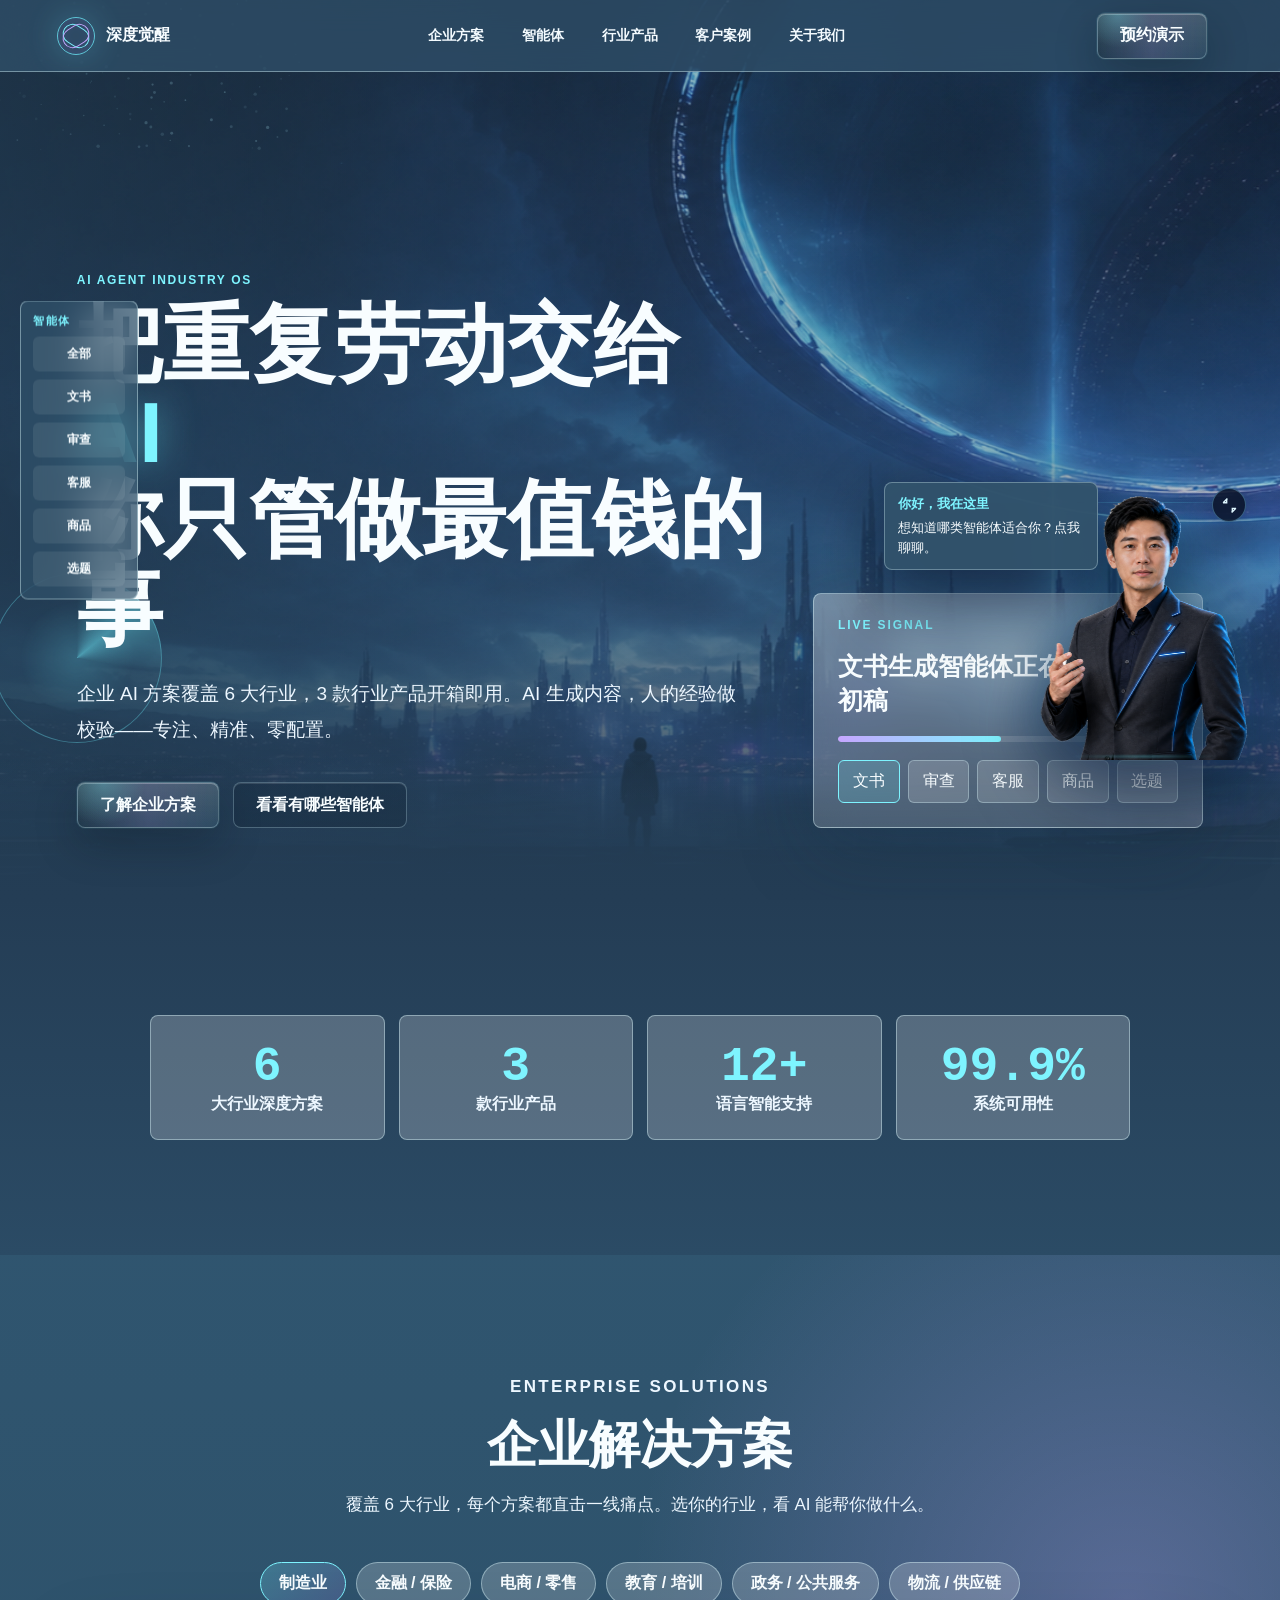
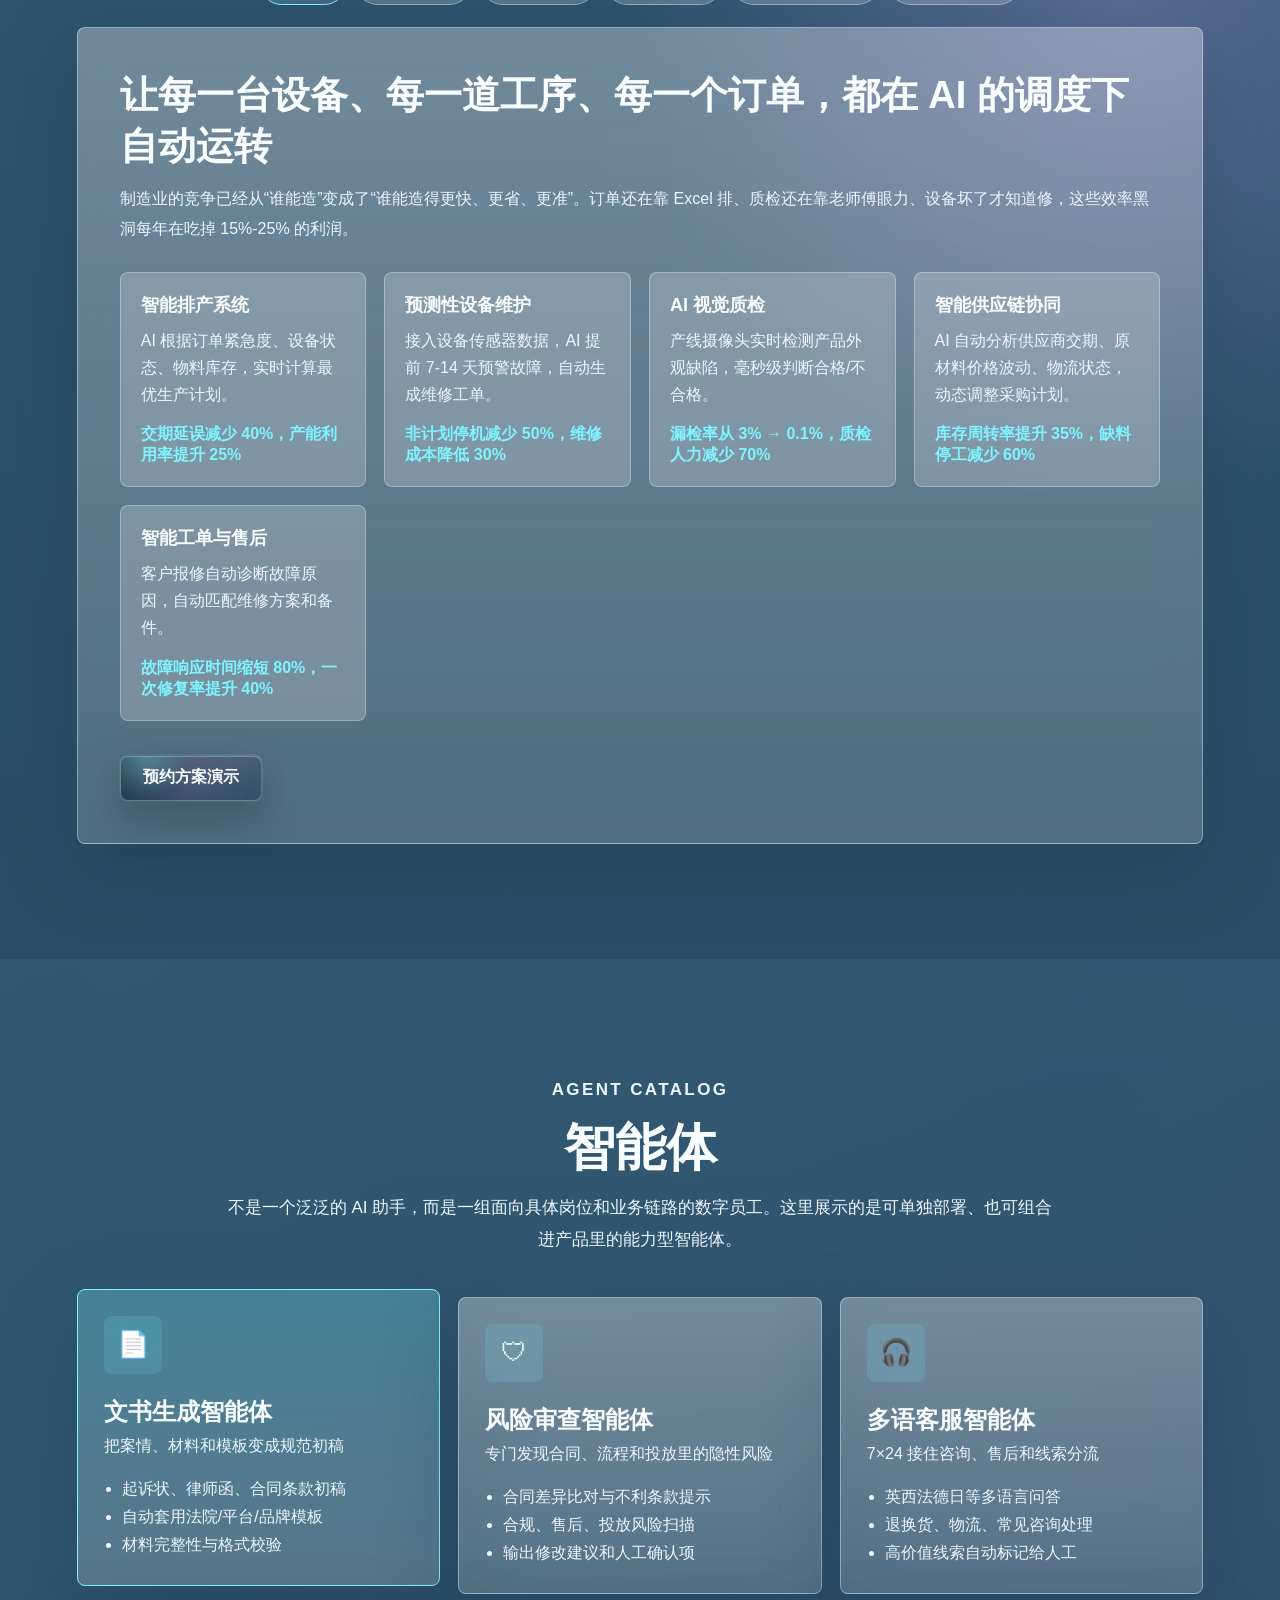
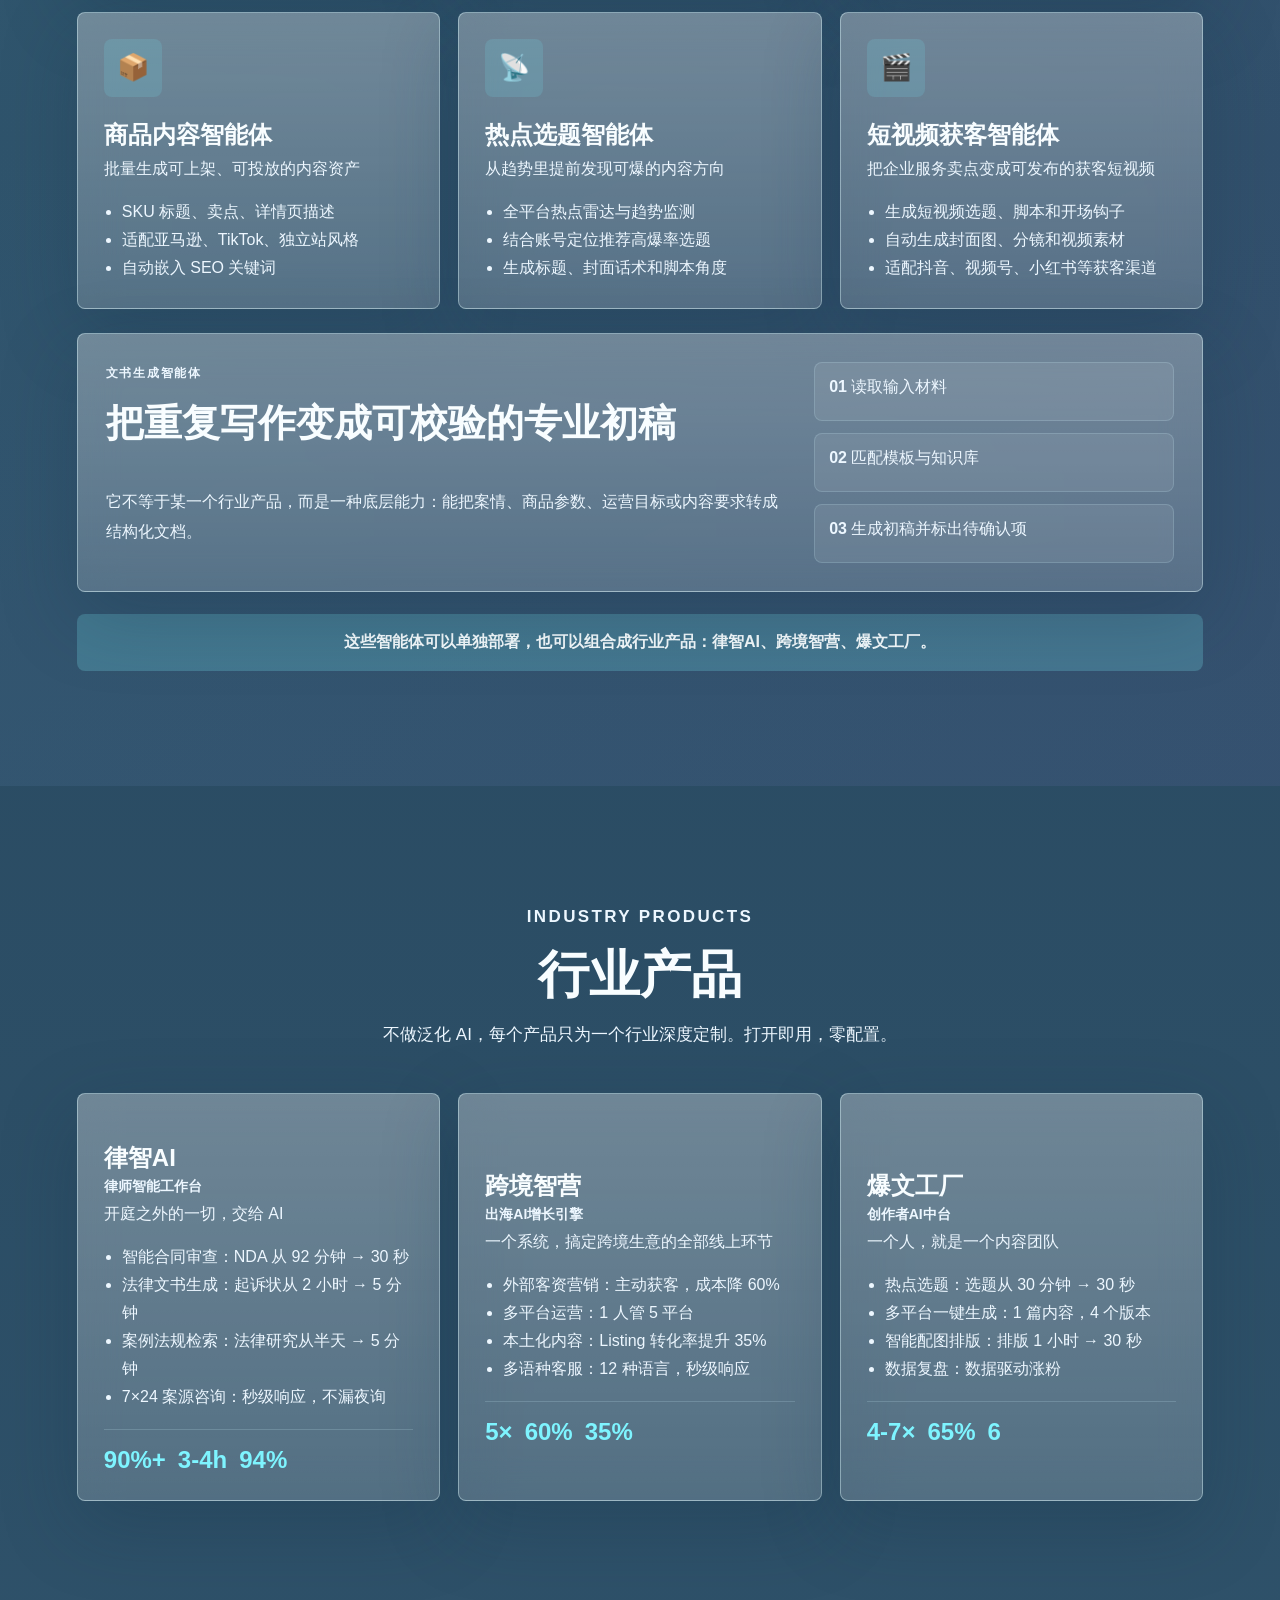
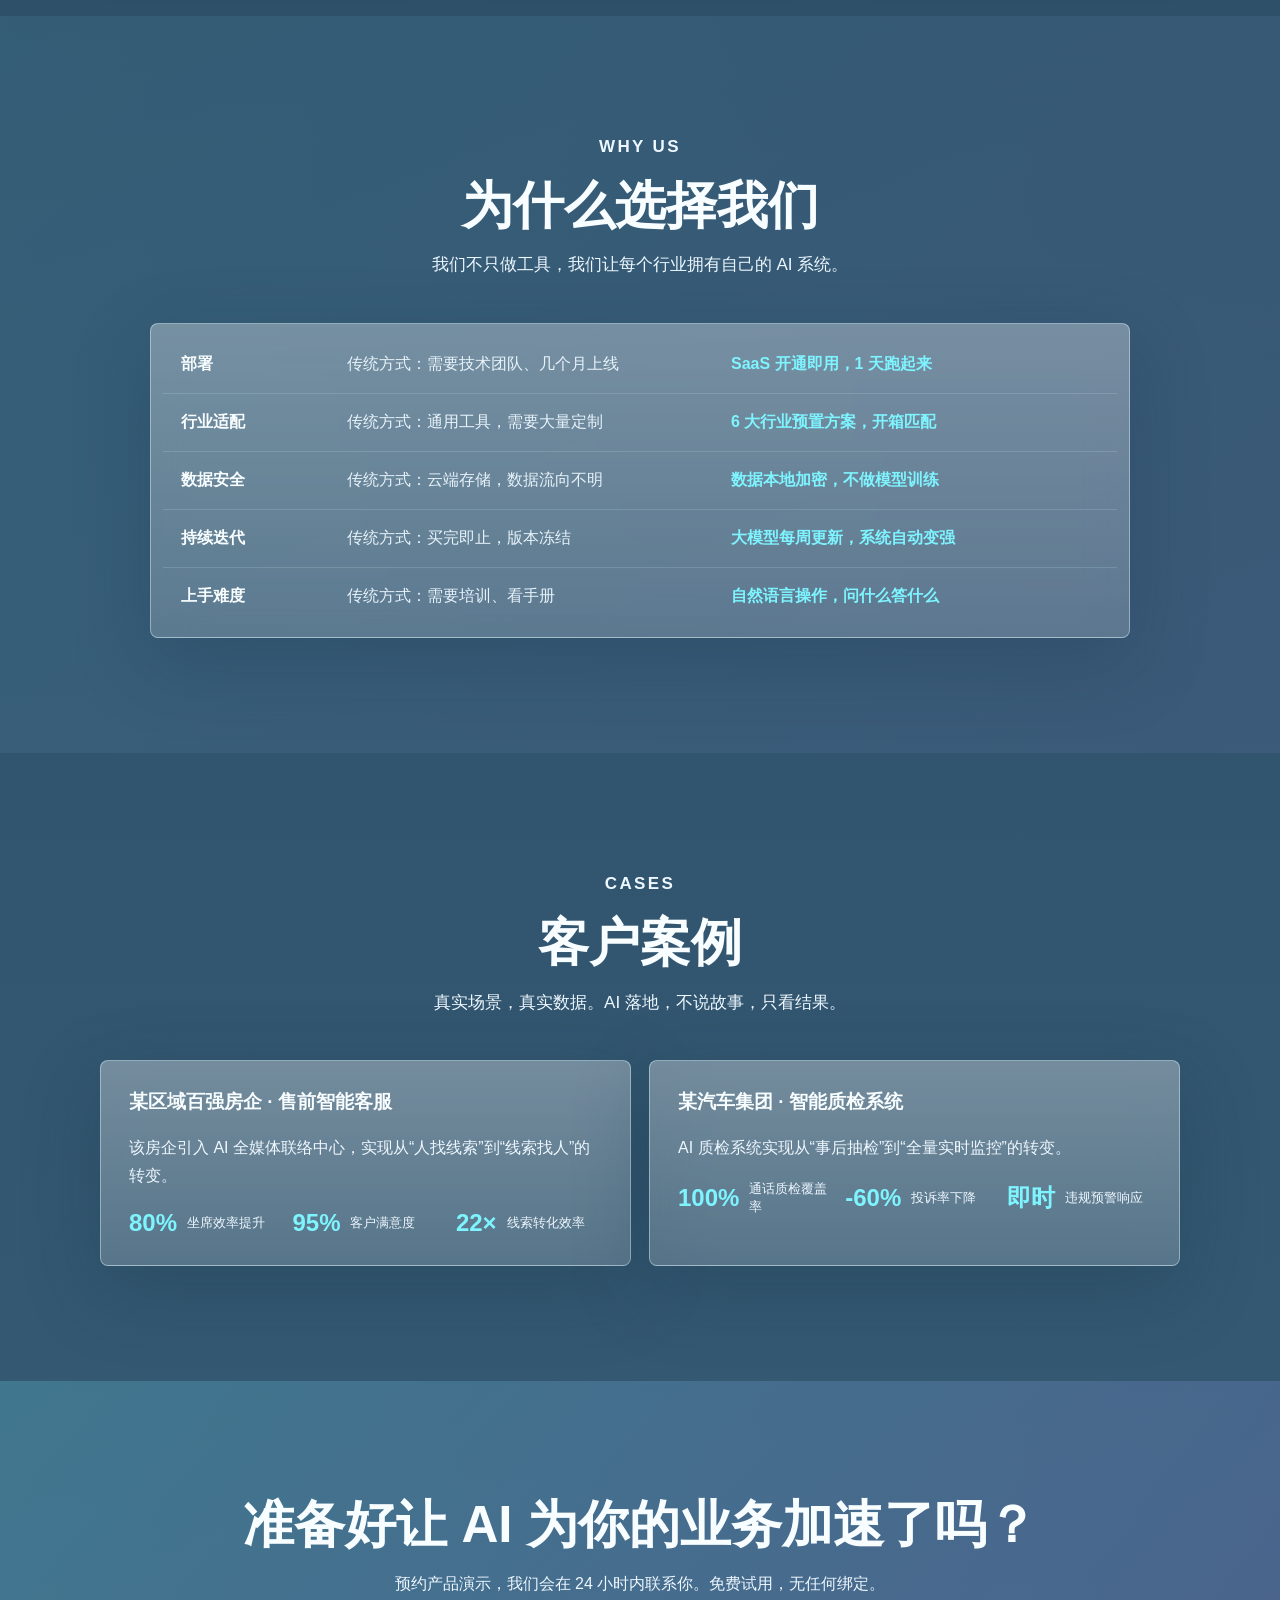
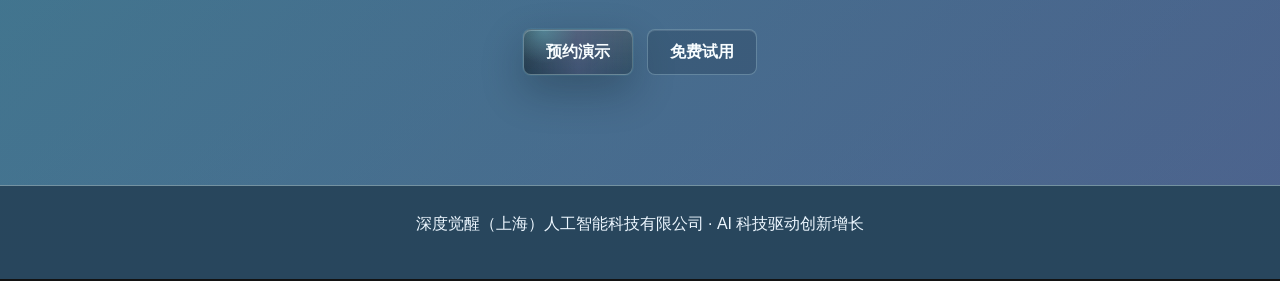
==== index.html @ 1585324b "Enhance video agent and digital human experience" ====
<!doctype html>
<html lang="zh-CN">
  <head>
    <meta charset="utf-8" />
    <meta name="viewport" content="width=device-width, initial-scale=1" />
    <title>深度觉醒 | AI 行业智能工作台</title>
    <meta name="description" content="深度觉醒为企业提供 AI 行业解决方案，并打造律智AI、跨境智营、爆文工厂等行业产品。" />
    <link rel="stylesheet" href="assets/ai-widget.css" />
    <link rel="stylesheet" href="styles.css" />
  </head>
  <body>
    <div class="cursor-aura" data-cursor-aura aria-hidden="true"></div>

    <header class="nav">
      <button class="brand" type="button" data-main-link>
        <span class="brand-orbit" aria-hidden="true"></span>
        <span>深度觉醒</span>
      </button>
      <nav class="nav-links" aria-label="主导航">
        <button type="button" data-main-link data-scroll-target="solutions">企业方案</button>
        <button type="button" data-main-link data-scroll-target="agents">智能体</button>
        <div class="dropdown">
          <button type="button">行业产品</button>
          <div class="dropdown-menu">
            <button type="button" data-detail="law">律智AI · 律师智能工作台</button>
            <button type="button" data-detail="cross">跨境智营 · 出海AI增长引擎</button>
            <button type="button" data-detail="media">爆文工厂 · 创作者AI中台</button>
          </div>
        </div>
        <button type="button" data-main-link data-scroll-target="cases">客户案例</button>
        <button type="button" data-main-link data-scroll-target="about">关于我们</button>
      </nav>
      <button class="nav-cta" type="button" data-open-modal>预约演示</button>
      <button class="menu-button" type="button" data-menu-button aria-label="打开导航" aria-expanded="false">
        <span></span><span></span><span></span>
      </button>
    </header>

    <nav class="mobile-nav" data-mobile-nav aria-label="移动导航">
      <button type="button" data-main-link data-scroll-target="solutions">企业方案</button>
      <button type="button" data-main-link data-scroll-target="agents">智能体</button>
      <button type="button" data-main-link data-scroll-target="products">行业产品</button>
      <button type="button" data-main-link data-scroll-target="cases">客户案例</button>
      <button type="button" data-open-modal>预约演示</button>
    </nav>

    <aside class="side-rail" aria-label="侧边栏导航">
      <span>智能体</span>
      <button type="button" data-main-link data-scroll-target="agents">全部</button>
      <button type="button" data-main-link data-scroll-target="agents" data-agent-key="doc">文书</button>
      <button type="button" data-main-link data-scroll-target="agents" data-agent-key="risk">审查</button>
      <button type="button" data-main-link data-scroll-target="agents" data-agent-key="service">客服</button>
      <button type="button" data-main-link data-scroll-target="agents" data-agent-key="content">商品</button>
      <button type="button" data-main-link data-scroll-target="agents" data-agent-key="trend">选题</button>
    </aside>

    <main id="main-page">
      <section class="hero" id="top" data-hero>
        <img class="hero-bg" src="assets/hero-space-opera.png" alt="宏大的未来城市与 AI 智能体宇宙" />
        <canvas class="star-canvas" data-stars aria-hidden="true"></canvas>
        <div class="hero-shade"></div>
        <div class="hero-scan" data-hero-scan aria-hidden="true"></div>
        <div class="hero-inner">
          <div class="hero-copy">
            <p class="eyebrow">AI Agent Industry OS</p>
            <h1 class="glow-title">把重复劳动交给 <span>AI</span><br />你只管做最值钱的事</h1>
            <p>企业 AI 方案覆盖 6 大行业，3 款行业产品开箱即用。AI 生成内容，人的经验做校验——专注、精准、零配置。</p>
            <div class="hero-actions">
              <a class="btn-primary" href="#solutions">了解企业方案</a>
              <a class="btn-outline" href="#agents">看看有哪些智能体</a>
            </div>
          </div>
          <aside class="signal-panel">
            <div class="panel-top">
              <span>Live Signal</span>
              <i></i>
            </div>
            <strong data-signal-text>文书生成智能体正在生成专业初稿</strong>
            <div class="signal-track"><span></span></div>
            <div class="panel-chips">
              <button class="active" type="button" data-agent-key="doc">文书</button>
              <button type="button" data-agent-key="risk">审查</button>
              <button type="button" data-agent-key="service">客服</button>
              <button type="button" data-agent-key="content">商品</button>
              <button type="button" data-agent-key="trend">选题</button>
            </div>
          </aside>
        </div>
      </section>

      <section class="metric-section section">
        <div class="metric-grid fade-up">
          <div><strong>6</strong><span>大行业深度方案</span></div>
          <div><strong>3</strong><span>款行业产品</span></div>
          <div><strong>12+</strong><span>语言智能支持</span></div>
          <div><strong>99.9%</strong><span>系统可用性</span></div>
        </div>
      </section>

      <section class="section" id="solutions">
        <div class="section-header">
          <p class="eyebrow">Enterprise Solutions</p>
          <h2>企业解决方案</h2>
          <p>覆盖 6 大行业，每个方案都直击一线痛点。选你的行业，看 AI 能帮你做什么。</p>
        </div>
        <div class="tabs" id="industry-tabs">
          <button class="tab active" type="button" data-industry="mfg">制造业</button>
          <button class="tab" type="button" data-industry="finance">金融 / 保险</button>
          <button class="tab" type="button" data-industry="retail">电商 / 零售</button>
          <button class="tab" type="button" data-industry="edu">教育 / 培训</button>
          <button class="tab" type="button" data-industry="gov">政务 / 公共服务</button>
          <button class="tab" type="button" data-industry="logistics">物流 / 供应链</button>
        </div>
        <div class="solution-panel glass-panel" data-solution-panel></div>
      </section>

      <section class="section section-alt" id="agents">
        <div class="section-header">
          <p class="eyebrow">Agent Catalog</p>
          <h2>智能体</h2>
          <p>不是一个泛泛的 AI 助手，而是一组面向具体岗位和业务链路的数字员工。这里展示的是可单独部署、也可组合进产品里的能力型智能体。</p>
        </div>
        <div class="agent-grid">
          <button class="agent-card active" type="button" data-agent-key="doc">
            <span class="agent-icon">📄</span>
            <h3>文书生成智能体</h3>
            <p>把案情、材料和模板变成规范初稿</p>
            <ul>
              <li>起诉状、律师函、合同条款初稿</li>
              <li>自动套用法院/平台/品牌模板</li>
              <li>材料完整性与格式校验</li>
            </ul>
          </button>
          <button class="agent-card" type="button" data-agent-key="risk">
            <span class="agent-icon">🛡</span>
            <h3>风险审查智能体</h3>
            <p>专门发现合同、流程和投放里的隐性风险</p>
            <ul>
              <li>合同差异比对与不利条款提示</li>
              <li>合规、售后、投放风险扫描</li>
              <li>输出修改建议和人工确认项</li>
            </ul>
          </button>
          <button class="agent-card" type="button" data-agent-key="service">
            <span class="agent-icon">🎧</span>
            <h3>多语客服智能体</h3>
            <p>7×24 接住咨询、售后和线索分流</p>
            <ul>
              <li>英西法德日等多语言问答</li>
              <li>退换货、物流、常见咨询处理</li>
              <li>高价值线索自动标记给人工</li>
            </ul>
          </button>
          <button class="agent-card" type="button" data-agent-key="content">
            <span class="agent-icon">📦</span>
            <h3>商品内容智能体</h3>
            <p>批量生成可上架、可投放的内容资产</p>
            <ul>
              <li>SKU 标题、卖点、详情页描述</li>
              <li>适配亚马逊、TikTok、独立站风格</li>
              <li>自动嵌入 SEO 关键词</li>
            </ul>
          </button>
          <button class="agent-card" type="button" data-agent-key="trend">
            <span class="agent-icon">📡</span>
            <h3>热点选题智能体</h3>
            <p>从趋势里提前发现可爆的内容方向</p>
            <ul>
              <li>全平台热点雷达与趋势监测</li>
              <li>结合账号定位推荐高爆率选题</li>
              <li>生成标题、封面话术和脚本角度</li>
            </ul>
          </button>
          <button class="agent-card" type="button" data-detail="video">
            <span class="agent-icon">🎬</span>
            <h3>短视频获客智能体</h3>
            <p>把企业服务卖点变成可发布的获客短视频</p>
            <ul>
              <li>生成短视频选题、脚本和开场钩子</li>
              <li>自动生成封面图、分镜和视频素材</li>
              <li>适配抖音、视频号、小红书等获客渠道</li>
            </ul>
          </button>
        </div>
        <div class="agent-console glass-panel">
          <div>
            <p class="eyebrow" data-console-kicker>文书生成智能体</p>
            <h3 data-console-title>把重复写作变成可校验的专业初稿</h3>
            <p data-console-copy>输入案情、商品参数或内容目标，智能体先生成结构化初稿，再交给人做判断和确认。</p>
          </div>
          <ol data-console-flow></ol>
        </div>
        <p class="agent-note">这些智能体可以单独部署，也可以组合成行业产品：律智AI、跨境智营、爆文工厂。</p>
      </section>

      <section class="section" id="products">
        <div class="section-header">
          <p class="eyebrow">Industry Products</p>
          <h2>行业产品</h2>
          <p>不做泛化 AI，每个产品只为一个行业深度定制。打开即用，零配置。</p>
        </div>
        <div class="product-grid">
          <button class="product-card" type="button" data-detail="law">
            <h3>律智AI <span>律师智能工作台</span></h3>
            <p>开庭之外的一切，交给 AI</p>
            <ul>
              <li>智能合同审查：NDA 从 92 分钟 → 30 秒</li>
              <li>法律文书生成：起诉状从 2 小时 → 5 分钟</li>
              <li>案例法规检索：法律研究从半天 → 5 分钟</li>
              <li>7×24 案源咨询：秒级响应，不漏夜询</li>
            </ul>
            <div class="stats"><b>90%+</b><b>3-4h</b><b>94%</b></div>
          </button>
          <button class="product-card" type="button" data-detail="cross">
            <h3>跨境智营 <span>出海AI增长引擎</span></h3>
            <p>一个系统，搞定跨境生意的全部线上环节</p>
            <ul>
              <li>外部客资营销：主动获客，成本降 60%</li>
              <li>多平台运营：1 人管 5 平台</li>
              <li>本土化内容：Listing 转化率提升 35%</li>
              <li>多语种客服：12 种语言，秒级响应</li>
            </ul>
            <div class="stats"><b>5×</b><b>60%</b><b>35%</b></div>
          </button>
          <button class="product-card" type="button" data-detail="media">
            <h3>爆文工厂 <span>创作者AI中台</span></h3>
            <p>一个人，就是一个内容团队</p>
            <ul>
              <li>热点选题：选题从 30 分钟 → 30 秒</li>
              <li>多平台一键生成：1 篇内容，4 个版本</li>
              <li>智能配图排版：排版 1 小时 → 30 秒</li>
              <li>数据复盘：数据驱动涨粉</li>
            </ul>
            <div class="stats"><b>4-7×</b><b>65%</b><b>6</b></div>
          </button>
        </div>
      </section>

      <section class="section section-alt" id="about">
        <div class="section-header">
          <p class="eyebrow">Why Us</p>
          <h2>为什么选择我们</h2>
          <p>我们不只做工具，我们让每个行业拥有自己的 AI 系统。</p>
        </div>
        <div class="compare-grid glass-panel">
          <div><b>部署</b><span>传统方式：需要技术团队、几个月上线</span><strong>SaaS 开通即用，1 天跑起来</strong></div>
          <div><b>行业适配</b><span>传统方式：通用工具，需要大量定制</span><strong>6 大行业预置方案，开箱匹配</strong></div>
          <div><b>数据安全</b><span>传统方式：云端存储，数据流向不明</span><strong>数据本地加密，不做模型训练</strong></div>
          <div><b>持续迭代</b><span>传统方式：买完即止，版本冻结</span><strong>大模型每周更新，系统自动变强</strong></div>
          <div><b>上手难度</b><span>传统方式：需要培训、看手册</span><strong>自然语言操作，问什么答什么</strong></div>
        </div>
      </section>

      <section class="section" id="cases">
        <div class="section-header">
          <p class="eyebrow">Cases</p>
          <h2>客户案例</h2>
          <p>真实场景，真实数据。AI 落地，不说故事，只看结果。</p>
        </div>
        <div class="case-grid">
          <article class="case-card glass-panel">
            <h3>某区域百强房企 · 售前智能客服</h3>
            <p>该房企引入 AI 全媒体联络中心，实现从“人找线索”到“线索找人”的转变。</p>
            <div><strong>80%</strong><span>坐席效率提升</span><strong>95%</strong><span>客户满意度</span><strong>22×</strong><span>线索转化效率</span></div>
          </article>
          <article class="case-card glass-panel">
            <h3>某汽车集团 · 智能质检系统</h3>
            <p>AI 质检系统实现从“事后抽检”到“全量实时监控”的转变。</p>
            <div><strong>100%</strong><span>通话质检覆盖率</span><strong>-60%</strong><span>投诉率下降</span><strong>即时</strong><span>违规预警响应</span></div>
          </article>
        </div>
      </section>

      <section class="cta-section" id="cta">
        <h2>准备好让 AI 为你的业务加速了吗？</h2>
        <p>预约产品演示，我们会在 24 小时内联系你。免费试用，无任何绑定。</p>
        <div class="hero-actions">
          <button class="btn-primary" type="button" data-open-modal>预约演示</button>
          <button class="btn-outline" type="button" data-open-modal>免费试用</button>
        </div>
      </section>
    </main>

    <section class="detail-page" id="detail-law" data-detail-page>
      <div class="detail-hero detail-law">
        <button class="back-button" type="button" data-main-link>返回首页</button>
        <span class="icon-circle">⚖</span>
        <h1>律智AI</h1>
        <p>律师智能工作台 - 开庭之外的一切，交给 AI</p>
        <div class="hero-metrics"><div><b>3分钟</b><span>生成起诉状</span></div><div><b>94%</b><span>审查准确率</span></div><div><b>3-4h</b><span>日均节省</span></div></div>
      </div>
      <div class="section"><div class="section-header"><h2>痛点 × 方案</h2><p>每一个律师都在和时间赛跑。我们把跑道清出来。</p></div><div class="pain-grid" data-pain-grid="law"></div></div>
      <div class="quote-block">你80%的时间被文书、立案、重复咨询吃掉，只有20%用在真正值钱的庭审策略上。律智AI不是替代律师，是把你从表格和格式里捞出来——起诉状3分钟生成、合同风险自动扫描、当事人深夜咨询AI先挡一轮。开庭前你专注开庭，其他杂事，AI扛了。</div>
      <div class="detail-cta"><button class="btn-primary" type="button" data-open-modal>免费试用律智AI</button></div>
    </section>

    <section class="detail-page" id="detail-cross" data-detail-page>
      <div class="detail-hero detail-cross">
        <button class="back-button" type="button" data-main-link>返回首页</button>
        <span class="icon-circle">🌍</span>
        <h1>跨境智营</h1>
        <p>出海AI增长引擎 - 一个系统，搞定跨境生意的全部线上环节</p>
        <div class="hero-metrics"><div><b>5×</b><span>运营人效提升</span></div><div><b>60%</b><span>获客成本降低</span></div><div><b>12</b><span>语言全覆盖</span></div></div>
      </div>
      <div class="section"><div class="section-header"><h2>痛点 × 方案</h2><p>出海不是把中文翻译成英文。出海是用 AI 重写规则。</p></div><div class="pain-grid" data-pain-grid="cross"></div></div>
      <div class="flow-row" data-flow="cross"></div>
      <div class="quote-block">你的竞品已经用AI一天上架200个SKU，你还在招月薪8千的英语客服三班倒？跨境智营把“海外获客-多语客服-内容生产”整条链路串成自动流水线。省下的不是成本，是你抢窗口期的时间。</div>
      <div class="detail-cta"><button class="btn-primary" type="button" data-open-modal>免费试用跨境智营</button></div>
    </section>

    <section class="detail-page" id="detail-media" data-detail-page>
      <div class="detail-hero detail-media">
        <button class="back-button" type="button" data-main-link>返回首页</button>
        <span class="icon-circle">✨</span>
        <h1>爆文工厂</h1>
        <p>创作者AI中台 - 一个人，就是一个内容团队</p>
        <div class="hero-metrics"><div><b>4-7×</b><span>产出效率提升</span></div><div><b>65%</b><span>内容成本降低</span></div><div><b>30秒</b><span>选题耗时</span></div></div>
      </div>
      <div class="section"><div class="section-header"><h2>痛点 × 方案</h2><p>你不是内容流水线工人。脏活累活，AI 全接了。</p></div><div class="pain-grid" data-pain-grid="media"></div></div>
      <div class="flow-row" data-flow="media"></div>
      <div class="quote-block">你花了70%时间在“找选题-改格式-看数据”上，真正创作的时间被挤成碎片。爆文工厂把这套脏活累活全接了。你只管写，其他交给流水线。</div>
      <div class="detail-cta"><button class="btn-primary" type="button" data-open-modal>免费试用爆文工厂</button></div>
    </section>

    <section class="detail-page" id="detail-video" data-detail-page>
      <div class="detail-hero detail-video">
        <button class="back-button" type="button" data-main-link>返回首页</button>
        <span class="icon-circle">🎬</span>
        <h1>短视频获客智能体</h1>
        <p>把企业服务、行业痛点和核心卖点，生成可用于获客引流的短视频内容资产。</p>
        <div class="hero-metrics">
          <div><b>1</b><span>当前可用智能体</span></div>
          <div><b>3步</b><span>生成文案、画面、视频</span></div>
          <div><b>SaaS</b><span>注册充值后正式使用</span></div>
        </div>
      </div>

      <div class="section">
        <div class="video-agent-workspace">
          <aside class="video-agent-sidebar glass-panel">
            <p class="eyebrow">Video Agent List</p>
            <h2>有哪些短视频获客智能体</h2>
            <button class="active" type="button">AI 生成视频智能体</button>
          </aside>

          <section class="video-agent-main glass-panel">
            <div class="section-header compact">
              <p class="eyebrow">AI Video Generator</p>
              <h2>AI 生成视频智能体</h2>
              <p>输入公司、行业、产品和核心卖点，生成短视频标题、开场钩子、脚本文案、配图和视频结果。当前调用本地 FastAPI：POST /api/video-agent/generate。</p>
            </div>
            <div class="video-agent-panel">
              <form class="video-agent-form" data-video-agent-form>
                <label>公司/品牌名称<input type="text" name="company_name" placeholder="例如：深度觉醒" /></label>
                <label>行业<input type="text" name="industry" placeholder="例如：制造业、跨境电商、法律服务" /></label>
                <label>产品/服务<input type="text" name="product_name" placeholder="例如：企业智能体 SaaS 平台" /></label>
                <label class="wide">核心卖点<textarea name="selling_points" rows="3" placeholder="例如：客服自动化、知识库问答、ERP/OA 对接、短视频获客引流"></textarea></label>
                <div class="form-row">
                  <label>发布平台<select name="platform"><option>抖音</option><option>视频号</option><option>小红书</option><option>B站</option></select></label>
                  <label>视频时长<input type="number" name="video_duration" min="30" max="600" value="30" /></label>
                </div>
                <div class="form-row">
                  <label>文案数量<input type="number" name="copy_count" min="1" max="5" value="3" /></label>
                  <label>图片数量<input type="number" name="image_count" min="0" max="4" value="2" /></label>
                </div>
                <p class="video-flow-note">分阶段生成：先提示词，再图片，再视频</p>
                <button class="btn-primary" type="submit">生成可编辑提示词</button>
                <p class="video-agent-hint">支持先修改提示词，再重生成图片或视频。视频会按 15 秒左右片段生成并自动拼接。</p>
              </form>
              <section class="video-agent-result" aria-live="polite">
                <div class="video-result-top">
                  <div>
                    <p class="eyebrow">Result</p>
                    <h3 data-video-result-title>等待生成</h3>
                  </div>
                  <span data-video-status>待提交</span>
                </div>
                <div class="video-output empty" data-video-output>填写企业信息后，系统会返回短视频标题、开场钩子、脚本文案、话题标签、配图和视频结果。</div>
              </section>
            </div>
          </section>
        </div>
      </div>
    </section>

    <footer class="footer">
      <p>深度觉醒（上海）人工智能科技有限公司 · AI 科技驱动创新增长</p>
    </footer>

    <button class="back-top" type="button" data-back-top>↑</button>

    <div class="modal" data-modal aria-hidden="true">
      <div class="modal-card">
        <button class="modal-close" type="button" data-close-modal aria-label="关闭">×</button>
        <div data-modal-form>
          <h2>预约演示</h2>
          <p>我们会在 24 小时内与你联系，安排专属演示。</p>
          <label>公司名称<input type="text" data-field-company placeholder="请输入公司名称" /></label>
          <label>姓名<input type="text" data-field-name placeholder="请输入您的姓名" /></label>
          <label>手机号<input type="tel" data-field-phone placeholder="请输入 11 位手机号" /></label>
          <small data-form-error></small>
          <button class="btn-primary" type="button" data-submit-booking>提交预约</button>
        </div>
        <div class="modal-success" data-modal-success>
          <strong>✓</strong>
          <h3>预约已提交</h3>
          <p>已收到你的预约信息，我们会尽快联系你。</p>
        </div>
      </div>
    </div>

    <script src="script.js"></script>
    <script>
      window.AI_DIGITAL_HUMAN_CONFIG = {
        brandName: "深度觉醒 AI 顾问",
        greeting: "你好，我是深度觉醒的 AI 数字人顾问。你可以问我企业方案、智能体产品、适合哪个场景，或直接预约演示。",
        presenceTitle: "你好，我在这里",
        presenceMessage: "想知道哪类智能体适合你？点我聊聊。",
        avatar: "assets/ai-digital-human.png",
        avatars: [
          "assets/ai-avatar-consultant.png",
          "assets/ai-avatar-strategist.png",
          "assets/ai-avatar-operator.png"
        ],
        endpoint: "",
        quickQuestions: ["我们有哪些智能体？", "律师适合哪个产品？", "跨境电商怎么用？", "预约演示"]
      };
    </script>
    <script src="assets/ai-widget.js"></script>
  </body>
</html>
---- assets/ai-widget.css ----
:root {
  --ai-widget-primary: #38bdf8;
  --ai-widget-primary-dark: #0f3b66;
  --ai-widget-accent: #67e8f9;
  --ai-widget-ink: #eaf6ff;
  --ai-widget-muted: #94a3b8;
  --ai-widget-line: rgba(125, 211, 252, 0.24);
  --ai-widget-bg: #07111f;
  --ai-widget-soft: #0d1b2f;
  --ai-widget-shadow: 0 24px 70px rgba(2, 6, 23, 0.46);
}

.ai-human-widget,
.ai-human-widget * {
  box-sizing: border-box;
}

.ai-human-widget {
  position: fixed;
  right: 22px;
  bottom: 22px;
  z-index: 2147483000;
  font-family:
    Inter, "PingFang SC", "Microsoft YaHei", Arial, sans-serif;
  color: var(--ai-widget-ink);
}

.ai-human-presence {
  position: absolute;
  right: 0;
  bottom: 58px;
  width: 216px;
  height: 270px;
  border: 0;
  border-radius: 8px;
  padding: 0;
  background: transparent;
  cursor: pointer;
  filter: drop-shadow(0 22px 32px rgba(2, 6, 23, 0.38));
  transform-origin: right bottom;
  transition:
    opacity 180ms ease,
    transform 180ms ease,
    filter 180ms ease;
  animation: aiPresenceDrift 5.6s ease-in-out infinite;
}

.ai-human-presence:hover {
  filter:
    drop-shadow(0 24px 36px rgba(2, 6, 23, 0.42))
    drop-shadow(0 0 24px rgba(56, 189, 248, 0.18));
  transform: translateY(-5px) scale(1.02);
  animation-play-state: paused;
}

.ai-human-presence-frame {
  position: absolute;
  right: 0;
  bottom: 0;
  width: 216px;
  height: 270px;
  overflow: visible;
  border: 0;
  border-radius: 8px;
  background: transparent;
  box-shadow: none;
}

.ai-human-presence-frame::after {
  content: "";
  position: absolute;
  inset: auto 34px 3px;
  height: 1px;
  background: linear-gradient(90deg, transparent, rgba(103, 232, 249, 0.72), transparent);
  filter: blur(1px);
  animation: aiPresenceFloorPulse 2.8s ease-in-out infinite;
}

.ai-human-presence-frame::before {
  content: "";
  position: absolute;
  inset: 12px 20px auto;
  height: 1px;
  background: linear-gradient(90deg, transparent, rgba(103, 232, 249, 0.44), transparent);
  opacity: 0.62;
  transform: translateY(0);
  animation: aiPresenceScan 4.2s linear infinite;
}

.ai-human-presence-image {
  position: absolute;
  left: 50%;
  bottom: 0;
  width: auto;
  height: 270px;
  max-width: none;
  transform: translateX(-50%);
  user-select: none;
  pointer-events: none;
  filter:
    drop-shadow(0 24px 26px rgba(2, 6, 23, 0.38))
    drop-shadow(0 0 22px rgba(56, 189, 248, 0.24));
  transform-origin: center bottom;
  animation: aiPresenceBreath 4.8s ease-in-out infinite;
}

.ai-human-presence-bubble {
  position: absolute;
  right: 154px;
  bottom: 190px;
  width: 214px;
  border: 1px solid rgba(125, 211, 252, 0.32);
  border-radius: 8px;
  padding: 11px 13px;
  background: rgba(7, 17, 31, 0.82);
  box-shadow: 0 18px 38px rgba(2, 6, 23, 0.28);
  color: #dff7ff;
  font-size: 13px;
  line-height: 1.55;
  text-align: left;
  backdrop-filter: blur(14px);
  animation: aiPresenceBubble 4.8s ease-in-out infinite;
}

.ai-human-presence-bubble strong {
  display: block;
  margin-bottom: 4px;
  color: #ffffff;
  font-size: 13px;
}

.ai-human-size {
  position: absolute;
  right: 6px;
  bottom: 296px;
  display: inline-grid;
  place-items: center;
  width: 34px;
  height: 34px;
  border: 1px solid rgba(125, 211, 252, 0.36);
  border-radius: 50%;
  background: rgba(2, 8, 23, 0.72);
  color: #dff7ff;
  box-shadow: 0 12px 26px rgba(2, 6, 23, 0.24);
  cursor: pointer;
  backdrop-filter: blur(12px);
  transition:
    transform 180ms ease,
    box-shadow 180ms ease;
}

.ai-human-size:hover {
  transform: translateY(-2px);
  box-shadow: 0 0 22px rgba(56, 189, 248, 0.22);
}

.ai-human-widget.is-mini .ai-human-launcher {
  animation: aiLauncherPulse 3.4s ease-in-out infinite;
}

.ai-human-size svg {
  width: 17px;
  height: 17px;
}

.ai-human-launcher {
  position: relative;
  display: inline-grid;
  width: 58px;
  height: 58px;
  place-items: center;
  border: 1px solid rgba(103, 232, 249, 0.72);
  border-radius: 50%;
  padding: 0;
  color: #fff;
  background:
    radial-gradient(circle at 50% 50%, rgba(56, 189, 248, 0.26), transparent 48%),
    rgba(2, 8, 23, 0.78);
  box-shadow:
    0 12px 34px rgba(2, 6, 23, 0.36),
    0 0 0 6px rgba(56, 189, 248, 0.1),
    inset 0 0 18px rgba(103, 232, 249, 0.18);
  backdrop-filter: blur(14px);
  cursor: pointer;
  overflow: hidden;
  transition:
    transform 180ms ease,
    box-shadow 180ms ease;
}

.ai-human-widget:not(.is-mini) .ai-human-launcher {
  opacity: 0;
  pointer-events: none;
  transform: scale(0.78);
}

.ai-human-widget.is-mini .ai-human-presence {
  opacity: 0;
  pointer-events: none;
  transform: translateY(12px) scale(0.66);
}

.ai-human-widget.is-mini .ai-human-size {
  bottom: 68px;
}

.ai-human-launcher::after {
  content: "";
  position: absolute;
  right: 5px;
  bottom: 5px;
  width: 11px;
  height: 11px;
  border: 2px solid #07111f;
  border-radius: 50%;
  background: #22c55e;
  box-shadow:
    0 0 0 4px rgba(34, 197, 94, 0.14),
    0 0 14px rgba(34, 197, 94, 0.72);
}

.ai-human-launcher:hover {
  transform: translateY(-2px);
  box-shadow:
    0 16px 42px rgba(56, 189, 248, 0.26),
    0 0 0 7px rgba(34, 211, 238, 0.14),
    inset 0 0 22px rgba(103, 232, 249, 0.22);
}

.ai-human-launcher-avatar {
  width: 52px;
  height: 52px;
  border-radius: 50%;
  background: #0f172a;
  object-fit: cover;
  object-position: top center;
}

.ai-human-launcher-label {
  display: none;
}

.ai-human-launcher-label strong {
  font-size: 14px;
  line-height: 1.1;
  white-space: nowrap;
}

.ai-human-launcher-label span {
  color: rgba(255, 255, 255, 0.82);
  font-size: 12px;
  white-space: nowrap;
}

.ai-human-panel {
  position: absolute;
  right: 0;
  bottom: 0;
  display: grid;
  grid-template-rows: auto minmax(0, 1fr) auto;
  width: min(392px, calc(100vw - 28px));
  height: min(620px, calc(100vh - 112px));
  overflow: hidden;
  border: 1px solid rgba(125, 211, 252, 0.34);
  border-radius: 8px;
  background:
    linear-gradient(180deg, rgba(13, 27, 47, 0.98), rgba(7, 17, 31, 0.98)),
    var(--ai-widget-bg);
  box-shadow:
    var(--ai-widget-shadow),
    0 0 0 1px rgba(255, 255, 255, 0.04) inset,
    0 0 42px rgba(56, 189, 248, 0.18);
  opacity: 0;
  pointer-events: none;
  transform: translateY(16px) scale(0.98);
  transition:
    opacity 180ms ease,
    transform 180ms ease;
}

.ai-human-widget.is-open .ai-human-panel {
  opacity: 1;
  pointer-events: auto;
  transform: translateY(0) scale(1);
}

.ai-human-widget.is-open .ai-human-launcher {
  opacity: 0;
  pointer-events: none;
}

.ai-human-widget.is-open .ai-human-presence,
.ai-human-widget.is-open .ai-human-size {
  opacity: 0;
  pointer-events: none;
}

.ai-human-hero {
  position: relative;
  min-height: 206px;
  overflow: hidden;
  background:
    radial-gradient(circle at 50% 60%, rgba(56, 189, 248, 0.34), transparent 34%),
    radial-gradient(circle at 18% 22%, rgba(14, 165, 233, 0.42), transparent 28%),
    linear-gradient(135deg, rgba(2, 6, 23, 0.72), rgba(8, 47, 73, 0.92)),
    #06101f;
}

.ai-human-hero::before,
.ai-human-hero::after {
  content: "";
  position: absolute;
  inset: 0;
  pointer-events: none;
}

.ai-human-hero::before {
  background:
    linear-gradient(rgba(125, 211, 252, 0.08) 1px, transparent 1px),
    linear-gradient(90deg, rgba(125, 211, 252, 0.08) 1px, transparent 1px);
  background-size: 28px 28px;
  mask-image: linear-gradient(to bottom, rgba(0, 0, 0, 0.72), transparent 82%);
}

.ai-human-hero::after {
  background:
    linear-gradient(90deg, transparent 0 12%, rgba(103, 232, 249, 0.36) 50%, transparent 88%),
    linear-gradient(180deg, transparent, rgba(103, 232, 249, 0.12), transparent);
  height: 1px;
  top: auto;
  bottom: 0;
}

.ai-human-topbar {
  position: relative;
  z-index: 2;
  display: flex;
  align-items: center;
  justify-content: space-between;
  gap: 12px;
  padding: 14px 14px 0;
}

.ai-human-title {
  min-width: 0;
}

.ai-human-title strong,
.ai-human-title span {
  display: block;
}

.ai-human-title strong {
  color: #f8fbff;
  font-size: 15px;
  line-height: 1.2;
}

.ai-human-title span {
  margin-top: 3px;
  color: rgba(186, 230, 253, 0.76);
  font-size: 12px;
}

.ai-human-close {
  display: inline-grid;
  place-items: center;
  width: 34px;
  height: 34px;
  border: 1px solid rgba(125, 211, 252, 0.32);
  border-radius: 50%;
  background: rgba(8, 47, 73, 0.46);
  color: #dff7ff;
  cursor: pointer;
}

.ai-human-close svg {
  width: 18px;
  height: 18px;
}

.ai-human-avatar-stage {
  position: absolute;
  inset: 56px 0 auto;
  display: flex;
  align-items: center;
  justify-content: center;
}

.ai-human-avatar {
  width: 136px;
  height: 136px;
  border: 1px solid rgba(103, 232, 249, 0.82);
  border-radius: 50%;
  background: #0f172a;
  object-fit: cover;
  object-position: center center;
  box-shadow:
    0 18px 38px rgba(2, 6, 23, 0.46),
    0 0 0 7px rgba(56, 189, 248, 0.16),
    0 0 30px rgba(103, 232, 249, 0.34);
  transform-origin: center center;
  animation: aiHumanIdle 3.6s ease-in-out infinite;
}

.ai-human-speaking .ai-human-avatar {
  animation: aiHumanTalk 680ms ease-in-out infinite;
}

.ai-human-status {
  position: absolute;
  right: 14px;
  bottom: 12px;
  display: flex;
  align-items: center;
  gap: 7px;
  border-radius: 999px;
  padding: 6px 10px;
  border: 1px solid rgba(125, 211, 252, 0.26);
  background: rgba(2, 8, 23, 0.52);
  color: #dff7ff;
  font-size: 12px;
  font-weight: 700;
  backdrop-filter: blur(10px);
}

.ai-human-status::before {
  content: "";
  width: 7px;
  height: 7px;
  border-radius: 50%;
  background: #22c55e;
  box-shadow: 0 0 0 4px rgba(34, 197, 94, 0.16);
}

.ai-human-messages {
  display: flex;
  flex-direction: column;
  gap: 10px;
  overflow-y: auto;
  padding: 14px;
  background:
    radial-gradient(circle at 20% 0%, rgba(56, 189, 248, 0.08), transparent 36%),
    #07111f;
}

.ai-human-message {
  max-width: 86%;
  border-radius: 8px;
  padding: 10px 12px;
  font-size: 14px;
  line-height: 1.65;
}

.ai-human-message.bot {
  align-self: flex-start;
  border: 1px solid var(--ai-widget-line);
  background: rgba(15, 34, 55, 0.72);
  color: #f8fbff;
  box-shadow: 0 10px 24px rgba(2, 6, 23, 0.2);
}

.ai-human-message.user {
  align-self: flex-end;
  color: #031421;
  background: linear-gradient(135deg, #67e8f9, #93c5fd);
}

.ai-human-quick {
  display: flex;
  flex-wrap: wrap;
  gap: 8px;
  padding: 0 14px 12px;
  background: #07111f;
}

.ai-human-chip {
  border: 1px solid rgba(125, 211, 252, 0.28);
  border-radius: 999px;
  padding: 7px 10px;
  background: rgba(15, 34, 55, 0.76);
  color: #dff7ff;
  font-size: 12px;
  cursor: pointer;
}

.ai-human-chip:hover {
  border-color: rgba(103, 232, 249, 0.68);
  color: #ffffff;
  box-shadow: 0 0 18px rgba(56, 189, 248, 0.16);
}

.ai-human-form {
  display: grid;
  grid-template-columns: minmax(0, 1fr) 42px;
  gap: 8px;
  border-top: 1px solid var(--ai-widget-line);
  padding: 12px;
  background: rgba(5, 13, 25, 0.98);
}

.ai-human-input {
  width: 100%;
  height: 42px;
  border: 1px solid rgba(125, 211, 252, 0.34);
  border-radius: 8px;
  padding: 0 12px;
  color: #f8fbff;
  background: rgba(15, 34, 55, 0.72);
  font: inherit;
  outline: none;
}

.ai-human-input:focus {
  border-color: var(--ai-widget-primary);
  box-shadow: 0 0 0 3px rgba(56, 189, 248, 0.16);
}

.ai-human-send {
  display: inline-grid;
  place-items: center;
  width: 42px;
  height: 42px;
  border: 0;
  border-radius: 8px;
  background: linear-gradient(135deg, #38bdf8, #a78bfa);
  color: #02111f;
  cursor: pointer;
}

.ai-human-send svg {
  width: 18px;
  height: 18px;
}

.ai-human-send:hover {
  background: linear-gradient(135deg, #67e8f9, #c4b5fd);
}

@keyframes aiHumanIdle {
  0%,
  100% {
    transform: translateY(0) rotate(0deg);
  }

  50% {
    transform: translateY(-5px) rotate(0.4deg);
  }
}

@keyframes aiHumanBubbleIn {
  to {
    opacity: 1;
    transform: translateY(0);
  }
}

@keyframes aiHumanBlink {
  0%,
  88%,
  94%,
  100% {
    opacity: 0;
    transform: scaleY(0.1);
  }

  90%,
  92% {
    opacity: 0.96;
    transform: scaleY(1);
  }
}

@keyframes aiHumanWave {
  0%,
  68%,
  100% {
    transform: translateY(0) rotate(0deg);
  }

  73% {
    transform: translateY(-4px) rotate(-2.2deg);
  }

  78% {
    transform: translateY(-2px) rotate(2.1deg);
  }

  83% {
    transform: translateY(-4px) rotate(-1.6deg);
  }

  88% {
    transform: translateY(0) rotate(0deg);
  }
}

@keyframes aiPresenceDrift {
  0%,
  100% {
    transform: translateY(0);
  }

  50% {
    transform: translateY(-6px);
  }
}

@keyframes aiPresenceBreath {
  0%,
  100% {
    transform: translateX(-50%) scale(1);
  }

  50% {
    transform: translateX(-50%) scale(1.018);
  }
}

@keyframes aiPresenceBubble {
  0%,
  100% {
    box-shadow: 0 18px 38px rgba(2, 6, 23, 0.28);
  }

  50% {
    box-shadow:
      0 18px 38px rgba(2, 6, 23, 0.32),
      0 0 20px rgba(56, 189, 248, 0.14);
  }
}

@keyframes aiPresenceFloorPulse {
  0%,
  100% {
    opacity: 0.62;
    transform: scaleX(0.86);
  }

  50% {
    opacity: 1;
    transform: scaleX(1.04);
  }
}

@keyframes aiPresenceScan {
  from {
    transform: translateY(0);
    opacity: 0;
  }

  12%,
  76% {
    opacity: 0.55;
  }

  to {
    transform: translateY(240px);
    opacity: 0;
  }
}

@keyframes aiLauncherPulse {
  0%,
  100% {
    box-shadow:
      0 12px 34px rgba(2, 6, 23, 0.36),
      0 0 0 6px rgba(56, 189, 248, 0.1),
      inset 0 0 18px rgba(103, 232, 249, 0.18);
  }

  50% {
    box-shadow:
      0 14px 38px rgba(56, 189, 248, 0.24),
      0 0 0 8px rgba(56, 189, 248, 0.13),
      inset 0 0 22px rgba(103, 232, 249, 0.22);
  }
}

@media (prefers-reduced-motion: reduce) {
  .ai-human-presence,
  .ai-human-presence-image,
  .ai-human-presence-bubble,
  .ai-human-presence-frame::before,
  .ai-human-presence-frame::after,
  .ai-human-widget.is-mini .ai-human-launcher {
    animation: none;
  }
}

@keyframes aiHumanTalk {
  0%,
  100% {
    transform: translateY(0) scale(1);
  }

  50% {
    transform: translateY(-3px) scale(1.018);
  }
}

@media (max-width: 520px) {
  .ai-human-widget {
    right: 12px;
    bottom: 12px;
  }

  .ai-human-presence {
    bottom: 58px;
    width: 160px;
    height: 204px;
  }

  .ai-human-presence-frame {
    width: 160px;
    height: 204px;
  }

  .ai-human-presence-image {
    height: 204px;
  }

  .ai-human-presence-bubble {
    display: none;
  }

  .ai-human-size {
    right: 4px;
    bottom: 238px;
  }

  .ai-human-launcher {
    width: 52px;
    height: 52px;
  }

  .ai-human-launcher-avatar {
    width: 46px;
    height: 46px;
  }

  .ai-human-panel {
    right: -7px;
    bottom: 0;
    height: min(600px, calc(100vh - 92px));
  }

  .ai-human-launcher-label span {
    display: none;
  }
}
---- styles.css ----
:root {
  color-scheme: dark;
  --bg: #243d55;
  --bg-2: #2e4e68;
  --panel: rgba(255, 255, 255, 0.22);
  --panel-strong: rgba(255, 255, 255, 0.32);
  --line: rgba(221, 249, 255, 0.42);
  --text: #f8fdff;
  --muted: #edf7ff;
  --cyan: #7ef4ff;
  --violet: #c6a6ff;
  --amber: #ffd36d;
  --danger: #ff8ea3;
  --shadow: 0 28px 90px rgba(8, 23, 36, 0.38);
}

* { box-sizing: border-box; }
html { scroll-behavior: smooth; }
body {
  margin: 0;
  min-width: 320px;
  overflow-x: hidden;
  color: var(--text);
  font-family: Inter, "Microsoft YaHei", "PingFang SC", Arial, sans-serif;
  background:
    radial-gradient(circle at 18% 10%, rgba(126, 244, 255, 0.34), transparent 30rem),
    radial-gradient(circle at 88% 24%, rgba(198, 166, 255, 0.28), transparent 31rem),
    linear-gradient(180deg, #345c78 0%, #284960 50%, #365b75 100%);
}
button, input { font: inherit; }
button { color: inherit; }
a { color: inherit; text-decoration: none; }

.cursor-aura {
  position: fixed; z-index: 70; width: 260px; height: 260px; border-radius: 999px;
  pointer-events: none; opacity: 0; transform: translate3d(-50%, -50%, 0);
  background: radial-gradient(circle, rgba(112,240,255,.24), rgba(177,140,255,.13) 38%, transparent 68%);
  mix-blend-mode: screen; transition: opacity .18s ease;
}
body:hover .cursor-aura { opacity: 1; }

.nav {
  position: fixed; inset: 0 0 auto; z-index: 50; height: 72px;
  display: grid; grid-template-columns: auto 1fr auto auto; align-items: center; gap: 22px;
  padding: 0 clamp(18px, 4vw, 56px);
  border-bottom: 1px solid var(--line);
  background: rgba(49, 83, 108, .72); backdrop-filter: blur(20px);
}
.brand { display: inline-flex; align-items: center; gap: 11px; border: 0; background: transparent; font-weight: 900; cursor: pointer; }
.brand-orbit {
  position: relative; width: 38px; height: 38px; border: 1px solid rgba(112,240,255,.75);
  border-radius: 999px; box-shadow: 0 0 32px rgba(112,240,255,.24), inset 0 0 20px rgba(177,140,255,.16);
}
.brand-orbit::before, .brand-orbit::after {
  content: ""; position: absolute; inset: 8px 4px; border: 1px solid var(--cyan); border-radius: 999px;
}
.brand-orbit::before { transform: rotate(32deg); }
.brand-orbit::after { border-color: var(--violet); transform: rotate(-32deg); }
.nav-links { display: flex; align-items: center; justify-content: center; gap: clamp(14px, 2vw, 26px); }
.nav-links button, .dropdown > button {
  border: 0; background: transparent; color: #f4fbff; font-size: 14px; font-weight: 800; cursor: pointer;
}
.nav-links button:hover, .dropdown > button:hover { color: #fff; }
.dropdown { position: relative; }
.dropdown-menu {
  position: absolute; top: 32px; left: 50%; transform: translateX(-50%);
  display: none; min-width: 240px; padding: 10px; border: 1px solid var(--line);
  border-radius: 8px; background: rgba(54, 88, 113, .96); box-shadow: var(--shadow); backdrop-filter: blur(18px);
}
.dropdown:hover .dropdown-menu { display: grid; gap: 6px; }
.dropdown-menu button { padding: 12px 14px; border-radius: 6px; text-align: left; }
.dropdown-menu button:hover { background: rgba(112,240,255,.12); }
.nav-cta, .btn-primary, .btn-outline {
  position: relative;
  isolation: isolate;
  display: inline-flex;
  align-items: center;
  justify-content: center;
  min-height: 46px;
  border-radius: 8px;
  padding: 0 22px;
  font-weight: 900;
  cursor: pointer;
  border: 1px solid rgba(205,244,255,.28);
  letter-spacing: 0;
  overflow: hidden;
  transition:
    transform .18s ease,
    border-color .18s ease,
    background .18s ease,
    box-shadow .18s ease;
}
.nav-cta, .btn-primary {
  color: #f8fdff;
  background:
    linear-gradient(180deg, rgba(255,255,255,.16), rgba(255,255,255,.04)),
    linear-gradient(135deg, rgba(18,43,61,.94), rgba(39,70,94,.92));
  box-shadow:
    inset 0 1px 0 rgba(255,255,255,.28),
    0 16px 42px rgba(6,17,26,.28),
    0 0 0 1px rgba(126,244,255,.08);
}

.nav-cta::before,
.btn-primary::before {
  content: "";
  position: absolute;
  inset: 0;
  z-index: -1;
  background:
    radial-gradient(circle at 18% 0%, rgba(126,244,255,.36), transparent 34%),
    linear-gradient(90deg, transparent, rgba(198,166,255,.18), transparent);
  opacity: .78;
}

.btn-outline {
  color: var(--text);
  background: rgba(6,17,26,.16);
  box-shadow: inset 0 1px 0 rgba(255,255,255,.12);
}

.nav-cta:hover,
.btn-primary:hover,
.btn-outline:hover {
  transform: translateY(-1px);
  border-color: rgba(126,244,255,.58);
  background:
    linear-gradient(180deg, rgba(255,255,255,.2), rgba(255,255,255,.06)),
    linear-gradient(135deg, rgba(21,50,70,.96), rgba(47,82,108,.94));
  box-shadow:
    inset 0 1px 0 rgba(255,255,255,.34),
    0 20px 48px rgba(6,17,26,.34),
    0 0 26px rgba(126,244,255,.12);
}

.btn-outline:hover {
  background: rgba(126,244,255,.1);
}
.menu-button { display: none; width: 42px; height: 42px; border: 1px solid var(--line); border-radius: 8px; background: rgba(255,255,255,.08); }
.menu-button span { display: block; width: 18px; height: 2px; margin: 5px auto; background: #fff; }
.mobile-nav { display: none; position: fixed; z-index: 49; top: 72px; left: 0; right: 0; padding: 14px 22px; border-bottom: 1px solid var(--line); background: rgba(49,83,108,.96); }
.mobile-nav.is-open { display: grid; gap: 10px; }
.mobile-nav button { border: 0; background: transparent; text-align: left; padding: 10px 0; font-weight: 800; }

.side-rail {
  position: fixed; z-index: 40; left: 20px; top: 50%; transform: translateY(-50%);
  display: grid; gap: 8px; width: 118px; padding: 12px; border: 1px solid var(--line); border-radius: 8px;
  background: rgba(49,83,108,.68); backdrop-filter: blur(18px);
}
.side-rail span { color: var(--cyan); font-size: 11px; font-weight: 900; letter-spacing: .14em; }
.side-rail button { border: 0; border-radius: 6px; background: rgba(255,255,255,.08); padding: 9px 8px; font-size: 12px; font-weight: 800; cursor: pointer; }
.side-rail button:hover { background: rgba(112,240,255,.16); }

.hero {
  position: relative; min-height: 100vh; display: flex; align-items: end; overflow: hidden;
  padding: 118px clamp(22px, 6vw, 84px) 72px;
}
.hero-bg, .star-canvas, .hero-shade { position: absolute; inset: 0; }
.hero-bg { width: 100%; height: 100%; object-fit: cover; transform: translate3d(var(--parallax-x,0), var(--parallax-y,0), 0) scale(1.05); transition: transform .12s linear; }
.star-canvas { z-index: 1; opacity: .82; }
.hero-shade {
  z-index: 2; background:
    linear-gradient(90deg, rgba(35,60,82,.72), rgba(35,60,82,.34) 48%, rgba(35,60,82,.06)),
    linear-gradient(180deg, rgba(35,60,82,.0), rgba(35,60,82,.24) 62%, var(--bg));
}
.hero::after { content: ""; position: absolute; left: 0; right: 0; bottom: 0; z-index: 3; height: 16vh; background: linear-gradient(transparent, var(--bg)); }
.hero-scan {
  position: absolute; z-index: 4; width: 170px; height: 170px; border: 1px solid rgba(112,240,255,.34);
  border-radius: 999px; transform: translate3d(-50%, -50%, 0);
  background: radial-gradient(circle, rgba(112,240,255,.18), transparent 48%), conic-gradient(from 0deg, transparent, rgba(112,240,255,.42), transparent 28%);
  animation: rotateScan 7s linear infinite; pointer-events: none;
}
.hero-inner {
  position: relative; z-index: 5; width: min(1180px, 100%); margin: 0 auto;
  display: grid; grid-template-columns: minmax(0,1fr) 390px; gap: 36px; align-items: end;
}
.eyebrow { margin: 0 0 14px; color: var(--cyan); font-size: 12px; font-weight: 900; letter-spacing: .14em; text-transform: uppercase; }
h1, h2, h3, p { margin-top: 0; }
.hero h1 { margin: 0 0 24px; font-size: clamp(44px, 7vw, 86px); line-height: 1.02; letter-spacing: 0; font-weight: 900; }
.hero h1 span { color: var(--cyan); text-shadow: 0 0 36px rgba(112,240,255,.55); }
.glow-title:hover { text-shadow: 0 0 2px #fff, 0 0 28px rgba(112,240,255,.65), 0 0 54px rgba(177,140,255,.45); }
.hero-copy > p:not(.eyebrow) { max-width: 660px; color: var(--muted); font-size: 19px; line-height: 1.9; }
.hero-actions { display: flex; flex-wrap: wrap; gap: 14px; margin-top: 34px; }
.glass-panel, .signal-panel, .agent-card, .product-card, .case-card {
  border: 1px solid var(--line); border-radius: 8px;
  background: linear-gradient(180deg, var(--panel-strong), rgba(255,255,255,.18));
  box-shadow: 0 24px 76px rgba(20, 47, 66, 0.25); backdrop-filter: blur(20px);
}
.signal-panel { padding: 24px; transform: translate3d(var(--panel-x,0), var(--panel-y,0),0); transition: transform .12s linear; }
.panel-top { display: flex; justify-content: space-between; margin-bottom: 18px; }
.panel-top span { color: var(--cyan); font-size: 12px; font-weight: 900; letter-spacing: .16em; text-transform: uppercase; }
.panel-top i { width: 9px; height: 9px; border-radius: 50%; background: var(--cyan); box-shadow: 0 0 22px var(--cyan); }
.signal-panel strong { display: block; min-height: 68px; font-size: 25px; line-height: 1.35; }
.signal-track { height: 6px; margin: 18px 0; overflow: hidden; border-radius: 999px; background: rgba(255,255,255,.14); }
.signal-track span { display: block; width: 48%; height: 100%; border-radius: inherit; background: linear-gradient(90deg, var(--violet), var(--cyan)); animation: signalMove 2.4s ease-in-out infinite; }
.panel-chips { display: grid; grid-template-columns: repeat(auto-fit, minmax(58px, 1fr)); gap: 8px; }
.panel-chips button { border: 1px solid rgba(221,249,255,.34); border-radius: 6px; background: rgba(255,255,255,.16); padding: 10px 6px; cursor: pointer; }
.panel-chips button.active { background: rgba(112,240,255,.16); border-color: var(--cyan); }

.section { padding: clamp(72px, 9vw, 118px) clamp(22px, 6vw, 84px); }
.section-alt { background: linear-gradient(135deg, rgba(112,240,255,.08), rgba(177,140,255,.08)); }
.metric-section { background: linear-gradient(180deg, #243d55, #2b4b65); }
.section-header { max-width: 840px; margin: 0 auto 42px; text-align: center; }
.section-header h2 { margin-bottom: 14px; font-size: clamp(30px, 4vw, 52px); line-height: 1.15; }
.section-header p { color: var(--muted); font-size: 17px; line-height: 1.85; }
.metric-grid { display: grid; grid-template-columns: repeat(4,1fr); gap: 14px; max-width: 980px; margin: 0 auto; }
.metric-grid div { padding: 24px; border: 1px solid var(--line); border-radius: 8px; background: rgba(255,255,255,.22); text-align: center; }
.metric-grid strong { display: block; color: var(--cyan); font-family: Consolas, monospace; font-size: clamp(32px,4vw,48px); }
.metric-grid span { color: var(--muted); font-weight: 800; }

.tabs { display: flex; justify-content: center; flex-wrap: wrap; gap: 10px; margin-bottom: 22px; }
.tab { border: 1px solid var(--line); border-radius: 999px; background: rgba(255,255,255,.2); padding: 10px 18px; font-weight: 900; cursor: pointer; }
.tab.active, .tab:hover { background: linear-gradient(135deg, rgba(112,240,255,.24), rgba(177,140,255,.18)); border-color: var(--cyan); }
.solution-panel { max-width: 1180px; margin: 0 auto; padding: clamp(24px, 4vw, 42px); }
.solution-panel h3 { margin: 0 0 12px; font-size: clamp(24px,3vw,38px); }
.solution-panel > p { color: var(--muted); line-height: 1.85; }
.sol-grid, .agent-grid, .product-grid, .pain-grid, .case-grid { display: grid; gap: 18px; }
.sol-grid { grid-template-columns: repeat(auto-fit, minmax(240px, 1fr)); margin-top: 28px; }
.sol-card, .module-card {
  min-height: 170px; padding: 20px; border: 1px solid rgba(221,249,255,.34); border-radius: 8px; background: rgba(255,255,255,.2);
}
.sol-card h4 { margin: 0 0 10px; font-size: 18px; }
.sol-card p, .module-card p { color: var(--muted); line-height: 1.7; }
.metric { margin-top: 12px; color: var(--cyan); font-weight: 900; }

.agent-grid, .product-grid, .pain-grid { grid-template-columns: repeat(3, minmax(0,1fr)); max-width: 1180px; margin: 0 auto; }
.agent-card, .product-card { padding: 26px; text-align: left; color: inherit; cursor: pointer; transition: transform .22s ease, border-color .22s ease, background .22s ease; }
.agent-card:hover, .agent-card.active, .product-card:hover { transform: translateY(-8px); border-color: var(--cyan); background: linear-gradient(180deg, rgba(126,244,255,.28), rgba(255,255,255,.2)); }
.agent-icon { display: grid; width: 58px; height: 58px; place-items: center; border-radius: 8px; background: rgba(112,240,255,.14); font-size: 26px; }
.agent-card h3, .product-card h3 { margin: 22px 0 8px; font-size: 24px; }
.agent-card p, .product-card p { color: var(--muted); }
.agent-card ul, .product-card ul { margin: 18px 0 0; padding-left: 18px; color: var(--muted); line-height: 1.75; }
.agent-console { display: grid; grid-template-columns: minmax(0,1fr) 360px; gap: 24px; max-width: 1180px; margin: 24px auto 0; padding: 28px; }
.agent-console h3 { font-size: clamp(24px,3vw,38px); }
.agent-console p { color: var(--muted); line-height: 1.85; }
.agent-console ol { display: grid; gap: 12px; margin: 0; padding: 0; list-style: none; }
.agent-console li { padding: 14px; border: 1px solid rgba(205,244,255,.18); border-radius: 8px; background: rgba(255,255,255,.08); color: var(--muted); }
.agent-note { max-width: 1180px; margin: 22px auto 0; padding: 18px 22px; border-radius: 8px; background: rgba(126,244,255,.22); color: #f7fdff; text-align: center; font-weight: 800; }
.product-card span { display: block; margin-top: 4px; color: var(--muted); font-size: 14px; }
.stats { display: flex; gap: 12px; margin-top: 18px; padding-top: 16px; border-top: 1px solid rgba(205,244,255,.18); }
.stats b { color: var(--cyan); font-size: 24px; }

.compare-grid { max-width: 980px; margin: 0 auto; padding: 12px; }
.compare-grid div { display: grid; grid-template-columns: 150px 1fr 1fr; gap: 16px; align-items: center; padding: 18px; border-bottom: 1px solid rgba(205,244,255,.16); }
.compare-grid div:last-child { border-bottom: 0; }
.compare-grid span { color: #e7f3fb; }
.compare-grid strong { color: var(--cyan); }
.case-grid { grid-template-columns: repeat(2, minmax(0,1fr)); max-width: 1080px; margin: 0 auto; }
.case-card { padding: 28px; }
.case-card p { color: var(--muted); line-height: 1.8; }
.case-card div { display: grid; grid-template-columns: repeat(3, auto 1fr); gap: 8px 10px; align-items: center; margin-top: 18px; }
.case-card strong { color: var(--cyan); font-size: 24px; }
.case-card span { color: var(--muted); font-size: 13px; }
.cta-section { padding: clamp(70px, 9vw, 110px) 22px; text-align: center; background: linear-gradient(135deg, rgba(112,240,255,.2), rgba(177,140,255,.18)); }
.cta-section h2 { margin-bottom: 14px; font-size: clamp(30px,4vw,52px); }
.cta-section p { color: var(--muted); }
.cta-section .hero-actions { justify-content: center; }

.detail-page { display: none; }
.detail-page.active { display: block; }
.detail-hero {
  position: relative; overflow: hidden; padding: 130px 22px 80px; text-align: center;
  background: linear-gradient(180deg, rgba(126,244,255,.28), rgba(198,166,255,.14), transparent);
}
.back-button { position: absolute; left: clamp(22px,6vw,84px); top: 96px; border: 1px solid var(--line); border-radius: 8px; background: rgba(255,255,255,.1); padding: 10px 14px; cursor: pointer; }
.icon-circle { display: grid; width: 78px; height: 78px; place-items: center; margin: 0 auto 22px; border-radius: 999px; background: linear-gradient(135deg, var(--cyan), var(--violet)); font-size: 34px; }
.detail-hero h1 { margin: 0 0 10px; font-size: clamp(42px, 6vw, 72px); }
.detail-hero p { color: var(--muted); font-size: 19px; }
.hero-metrics { display: flex; justify-content: center; flex-wrap: wrap; gap: 18px; margin-top: 34px; }
.hero-metrics div { min-width: 150px; padding: 18px; border: 1px solid var(--line); border-radius: 8px; background: rgba(255,255,255,.22); }
.hero-metrics b { display: block; color: var(--cyan); font-size: 30px; }
.hero-metrics span { color: var(--muted); font-size: 13px; }
.pain-card { overflow: hidden; border: 1px solid var(--line); border-radius: 8px; background: rgba(255,255,255,.22); }
.pain-head { padding: 22px; background: rgba(255,142,163,.2); border-bottom: 1px solid rgba(255,142,163,.34); }
.pain-head h4, .solution-body h4 { margin: 0 0 8px; }
.pain-head p, .solution-body p { margin: 0; color: var(--muted); line-height: 1.7; }
.solution-body { padding: 22px; }
.solution-body h4 { color: var(--cyan); }
.quote-block { max-width: 980px; margin: 0 auto 40px; padding: 30px; border-left: 4px solid var(--cyan); border-radius: 8px; background: rgba(255,255,255,.22); color: var(--muted); line-height: 1.9; }
.flow-row { display: flex; flex-wrap: wrap; justify-content: center; gap: 10px; max-width: 1100px; margin: 0 auto 40px; padding: 0 22px; }
.flow-step { flex: 1; min-width: 150px; padding: 18px; border: 1px solid var(--line); border-radius: 8px; background: rgba(255,255,255,.22); text-align: center; }
.flow-step b { display: inline-grid; width: 32px; height: 32px; place-items: center; border-radius: 999px; background: var(--cyan); color: #062030; }
.flow-step h4 { margin: 12px 0 6px; }
.flow-step p { margin: 0; color: var(--muted); font-size: 13px; }
.detail-cta { padding: 0 22px 80px; text-align: center; }

.footer { padding: 28px; border-top: 1px solid var(--line); color: var(--muted); text-align: center; background: rgba(37,65,86,.78); }
.back-top { position: fixed; right: 26px; bottom: 26px; z-index: 45; display: none; width: 44px; height: 44px; border: 0; border-radius: 999px; color: #06111a; background: var(--cyan); font-weight: 900; cursor: pointer; }
.back-top.show { display: block; }
.modal { position: fixed; inset: 0; z-index: 90; display: none; place-items: center; padding: 22px; background: rgba(10,22,34,.78); backdrop-filter: blur(18px); }
.modal.active { display: grid; }
.modal-card { position: relative; width: min(460px, 100%); padding: 30px; border: 1px solid var(--line); border-radius: 8px; background: #31536c; box-shadow: var(--shadow); }
.modal-close { position: absolute; top: 14px; right: 14px; border: 0; background: transparent; font-size: 28px; cursor: pointer; }
.modal label { display: grid; gap: 8px; margin: 16px 0; color: var(--muted); font-weight: 800; }
.modal input { width: 100%; border: 1px solid var(--line); border-radius: 8px; background: rgba(255,255,255,.2); color: var(--text); padding: 13px 14px; outline: 0; }
.modal input::placeholder { color: rgba(248,253,255,.7); }
.modal small { color: var(--danger); }
.modal-success { display: none; text-align: center; }
.modal-success.show { display: block; }
.modal-success strong { display: grid; width: 62px; height: 62px; place-items: center; margin: 0 auto 16px; border-radius: 999px; background: rgba(112,240,255,.16); color: var(--cyan); font-size: 34px; }

@keyframes signalMove { 0%,100% { transform: translateX(0); } 50% { transform: translateX(112%); } }
@keyframes rotateScan { to { rotate: 360deg; } }

@media (max-width: 1180px) {
  .side-rail { display: none; }
}
@media (max-width: 980px) {
  .nav { grid-template-columns: auto 1fr auto; }
  .nav-links, .nav-cta { display: none; }
  .menu-button { display: block; justify-self: end; }
  .hero-inner, .agent-console, .case-grid { grid-template-columns: 1fr; }
  .signal-panel { max-width: 520px; }
  .agent-grid, .product-grid, .pain-grid, .metric-grid { grid-template-columns: 1fr; }
  .compare-grid div { grid-template-columns: 1fr; }
}
@media (max-width: 640px) {
  .hero { min-height: 92vh; padding-top: 104px; }
  .hero h1 { font-size: 40px; }
  .hero-actions, .btn-primary, .btn-outline { width: 100%; }
  .hero-actions .btn-primary, .hero-actions .btn-outline { width: 100%; }
  .back-button { position: static; margin-bottom: 24px; }
}

/* AI digital human widget theme */
.ai-human-widget {
  --ai-widget-primary: var(--cyan);
  --ai-widget-primary-dark: #2dbfd0;
  --ai-widget-accent: var(--violet);
  --ai-widget-ink: #f8fdff;
  --ai-widget-muted: #d8edf7;
  --ai-widget-line: rgba(221, 249, 255, 0.36);
  --ai-widget-bg: #31536c;
  --ai-widget-soft: rgba(255, 255, 255, 0.14);
  --ai-widget-shadow: 0 26px 78px rgba(10, 26, 43, 0.42);
  right: 28px;
  bottom: 82px;
}

.ai-human-presence-bubble,
.ai-human-panel,
.ai-human-message.bot,
.ai-human-form,
.ai-human-quick,
.ai-human-messages {
  background: rgba(49, 83, 108, 0.96);
  color: var(--text);
  border-color: rgba(221, 249, 255, 0.32);
}

.ai-human-presence-bubble {
  box-shadow: 0 22px 66px rgba(10, 26, 43, 0.32);
}

.ai-human-presence-bubble::after {
  background: rgba(49, 83, 108, 0.96);
  border-color: rgba(221, 249, 255, 0.32);
}

.ai-human-presence-bubble strong,
.ai-human-title span,
.ai-human-status,
.ai-human-chip:hover {
  color: var(--cyan);
}

.ai-human-presence-cta,
.ai-human-launcher,
.ai-human-send,
.ai-human-message.user {
  color: #06111a;
  background: linear-gradient(135deg, var(--cyan), var(--violet));
}

.ai-human-hero {
  background:
    radial-gradient(circle at 24% 18%, rgba(126, 244, 255, 0.34), transparent 18rem),
    linear-gradient(135deg, rgba(126, 244, 255, 0.18), rgba(198, 166, 255, 0.2)),
    #31536c;
}

.ai-human-close {
  border-color: rgba(221, 249, 255, 0.34);
  background: rgba(255, 255, 255, 0.16);
  color: var(--text);
}

.ai-human-chip,
.ai-human-input {
  border-color: rgba(221, 249, 255, 0.32);
  background: rgba(255, 255, 255, 0.18);
  color: var(--text);
}

.ai-human-input::placeholder {
  color: rgba(248, 253, 255, 0.68);
}

.ai-human-presence-body img,
.ai-human-avatar,
.ai-human-launcher-avatar {
  filter: drop-shadow(0 18px 26px rgba(10, 26, 43, 0.24)) saturate(1.08);
}

@media (max-width: 1180px) {
  .ai-human-widget {
    bottom: 76px;
  }
}

@media (max-width: 640px) {
  .ai-human-widget {
    right: 10px;
    bottom: 66px;
  }

  .ai-human-presence {
    transform: scale(0.82);
  }
}

.video-agent-section {
  background:
    radial-gradient(circle at 18% 22%, rgba(126,244,255,.14), transparent 24rem),
    linear-gradient(135deg, rgba(255,255,255,.08), rgba(198,166,255,.08));
}

.detail-video {
  background:
    radial-gradient(circle at 26% 18%, rgba(126,244,255,.28), transparent 22rem),
    radial-gradient(circle at 74% 24%, rgba(198,166,255,.22), transparent 24rem),
    linear-gradient(180deg, rgba(126,244,255,.16), rgba(198,166,255,.1), transparent);
}

.video-agent-workspace {
  display: grid;
  grid-template-columns: 240px minmax(0, 1fr);
  gap: 18px;
  max-width: 1320px;
  margin: 0 auto;
  align-items: start;
}

.video-agent-sidebar {
  position: sticky;
  top: 96px;
  display: grid;
  gap: 12px;
  padding: 18px;
}

.video-agent-sidebar h2 {
  margin: 0 0 8px;
  font-size: 20px;
  line-height: 1.35;
}

.video-agent-sidebar button {
  border: 1px solid rgba(221,249,255,.34);
  border-radius: 8px;
  padding: 12px 14px;
  color: var(--text);
  background: rgba(255,255,255,.12);
  text-align: left;
  font-weight: 900;
  cursor: pointer;
}

.video-agent-sidebar button.active,
.video-agent-sidebar button:hover {
  border-color: var(--cyan);
  background: rgba(126,244,255,.18);
}

.video-agent-main {
  overflow: hidden;
  padding: 0;
}

.section-header.compact {
  max-width: none;
  margin: 0;
  padding: 22px 24px 0;
  text-align: left;
}

.section-header.compact h2 {
  font-size: clamp(24px, 2.3vw, 34px);
}

.section-header.compact p:last-child {
  max-width: 880px;
}

.video-agent-panel {
  display: grid;
  grid-template-columns: minmax(300px, 390px) minmax(0, 1fr);
  gap: 18px;
  max-width: none;
  margin: 0 auto;
  padding: 22px 24px 24px;
}

.video-agent-form,
.video-agent-result {
  border: 1px solid rgba(221,249,255,.34);
  border-radius: 8px;
  background: rgba(255,255,255,.12);
}

.video-agent-form {
  display: grid;
  gap: 12px;
  padding: 18px;
}

.video-agent-form label {
  display: grid;
  gap: 8px;
  color: var(--muted);
  font-size: 14px;
  font-weight: 900;
}

.video-agent-form input,
.video-agent-form textarea,
.video-agent-form select {
  width: 100%;
  border: 1px solid rgba(221,249,255,.34);
  border-radius: 8px;
  padding: 11px 12px;
  color: var(--text);
  background: rgba(255,255,255,.16);
  outline: 0;
}

.video-agent-form input::placeholder,
.video-agent-form textarea::placeholder {
  color: rgba(248,253,255,.66);
}

.video-agent-form input:focus,
.video-agent-form textarea:focus,
.video-agent-form select:focus {
  border-color: var(--cyan);
  box-shadow: 0 0 0 3px rgba(126,244,255,.12);
}

.video-agent-form .form-row {
  display: grid;
  grid-template-columns: repeat(2, minmax(0, 1fr));
  gap: 12px;
}

.checkbox-line {
  display: flex !important;
  align-items: center;
  gap: 9px !important;
}

.checkbox-line input {
  width: auto;
}

.video-flow-note {
  margin: 0;
  border: 1px solid rgba(126,244,255,.28);
  border-radius: 8px;
  padding: 10px 12px;
  color: var(--text);
  background: rgba(126,244,255,.1);
  font-size: 13px;
  font-weight: 900;
  line-height: 1.6;
}

.video-agent-hint {
  margin: 0;
  color: var(--muted);
  font-size: 13px;
  line-height: 1.7;
}

.video-agent-result {
  overflow: hidden;
}

.video-result-top {
  display: flex;
  align-items: center;
  justify-content: space-between;
  gap: 16px;
  padding: 20px;
  border-bottom: 1px solid rgba(221,249,255,.24);
}

.video-result-top h3 {
  margin: 0;
  font-size: 24px;
}

.video-result-top span {
  flex: 0 0 auto;
  border-radius: 999px;
  padding: 7px 11px;
  color: #06111a;
  background: linear-gradient(135deg, var(--cyan), var(--violet));
  font-size: 12px;
  font-weight: 900;
}

.video-output {
  display: grid;
  gap: 14px;
  padding: 18px;
}

.video-output.empty {
  min-height: 290px;
  place-items: center;
  color: var(--muted);
  line-height: 1.8;
  text-align: center;
}

.video-copy-card,
.video-file-list article {
  border: 1px solid rgba(221,249,255,.24);
  border-radius: 8px;
  padding: 14px;
  background: rgba(255,255,255,.1);
}

.video-copy-card span {
  display: inline-flex;
  margin-bottom: 10px;
  border-radius: 999px;
  padding: 6px 9px;
  color: #06111a;
  background: var(--amber);
  font-size: 12px;
  font-weight: 900;
}

.video-copy-card h4,
.video-file-list h4 {
  margin: 0 0 10px;
  font-size: 18px;
}

.video-copy-card p {
  margin-bottom: 8px;
  color: var(--muted);
  line-height: 1.7;
}

.video-stage-progress {
  display: grid;
  grid-template-columns: repeat(3, minmax(0, 1fr));
  gap: 10px;
}

.video-stage-step {
  position: relative;
  display: grid;
  gap: 4px;
  min-height: 86px;
  border: 1px solid rgba(221,249,255,.2);
  border-radius: 8px;
  padding: 12px 12px 12px 44px;
  background: rgba(2,8,18,.26);
  color: var(--muted);
}

.video-stage-step::before {
  content: attr(data-step);
  position: absolute;
  left: 12px;
  top: 14px;
  display: grid;
  width: 22px;
  height: 22px;
  place-items: center;
  border-radius: 999px;
  color: #06111a;
  background: rgba(221,249,255,.55);
  font-size: 12px;
  font-weight: 900;
}

.video-stage-step strong {
  color: var(--text);
  font-size: 15px;
}

.video-stage-step span {
  color: var(--muted);
  font-size: 12px;
  font-weight: 900;
}

.video-stage-step small {
  line-height: 1.45;
}

.video-stage-step.running {
  border-color: rgba(112,240,255,.72);
  background: rgba(112,240,255,.12);
  box-shadow: 0 0 0 3px rgba(112,240,255,.08);
}

.video-stage-step.running::before {
  background: var(--cyan);
}

.video-stage-step.done {
  border-color: rgba(144,255,190,.5);
  background: rgba(144,255,190,.1);
}

.video-stage-step.done::before {
  content: "✓";
  background: #90ffbe;
}

.video-stage-step.failed {
  border-color: rgba(255,121,121,.55);
  background: rgba(255,121,121,.1);
}

.video-stage-step.failed::before {
  content: "!";
  color: white;
  background: #ff7979;
}

.video-stage-message {
  border: 1px solid rgba(221,249,255,.18);
  border-radius: 8px;
  padding: 10px 12px;
  color: var(--muted);
  background: rgba(255,255,255,.07);
  line-height: 1.6;
}

.video-stage-panel {
  display: grid;
  gap: 12px;
  border: 1px solid rgba(221,249,255,.18);
  border-radius: 8px;
  padding: 14px;
  background: rgba(2,8,18,.18);
}

.video-stage-panel.is-active {
  border-color: rgba(112,240,255,.5);
  background: rgba(112,240,255,.08);
}

.video-stage-head {
  display: flex;
  align-items: center;
  justify-content: space-between;
  gap: 12px;
}

.video-stage-head span {
  color: var(--cyan);
  font-size: 12px;
  font-weight: 900;
  letter-spacing: .08em;
  text-transform: uppercase;
}

.video-stage-head h4 {
  margin: 4px 0 0;
  font-size: 18px;
}

.video-stage-head button:disabled {
  cursor: not-allowed;
  opacity: .48;
}

.video-stage-guide {
  border-left: 3px solid var(--cyan);
  padding: 8px 10px;
  color: var(--muted);
  background: rgba(126,244,255,.08);
  line-height: 1.65;
  font-size: 13px;
}

.video-prompt-editor {
  display: grid;
  gap: 8px;
  margin-top: 12px;
  color: var(--text);
  font-size: 13px;
}

.video-prompt-editor span {
  color: var(--cyan);
  font-weight: 800;
}

.video-prompt-editor textarea {
  width: 100%;
  resize: vertical;
  min-height: 104px;
  border: 1px solid rgba(255,255,255,.14);
  border-radius: 8px;
  background: rgba(2,8,18,.62);
  color: var(--text);
  padding: 12px;
  line-height: 1.6;
  outline: none;
}

.video-prompt-editor textarea:focus {
  border-color: rgba(112,240,255,.65);
  box-shadow: 0 0 0 3px rgba(112,240,255,.12);
}

.video-prompt-editor.compact {
  margin-top: 10px;
}

.video-prompt-editor.compact textarea {
  min-height: 88px;
}

.video-reference-grid {
  display: grid;
  grid-template-columns: repeat(auto-fit, minmax(210px, 1fr));
  gap: 10px;
}

.video-reference-card {
  border: 1px solid rgba(221,249,255,.2);
  border-radius: 8px;
  background: rgba(255,255,255,.08);
  overflow: hidden;
}

.video-reference-card summary {
  display: grid;
  gap: 6px;
  min-height: 112px;
  padding: 14px;
  cursor: pointer;
  list-style: none;
}

.video-reference-card summary::-webkit-details-marker {
  display: none;
}

.video-reference-card summary span {
  width: fit-content;
  border-radius: 999px;
  padding: 5px 8px;
  color: #06111a;
  background: var(--cyan);
  font-size: 12px;
  font-weight: 900;
}

.video-reference-card summary strong {
  color: var(--text);
  font-size: 16px;
}

.video-reference-card summary small {
  color: var(--muted);
  line-height: 1.55;
}

.video-reference-card[open] {
  border-color: rgba(112,240,255,.5);
  background: rgba(112,240,255,.08);
}

.video-reference-card .video-prompt-editor {
  padding: 0 12px 12px;
}

.video-stage-empty {
  border: 1px dashed rgba(221,249,255,.24);
  border-radius: 8px;
  padding: 16px;
  color: var(--muted);
  background: rgba(255,255,255,.06);
  line-height: 1.7;
}

.video-agent-actions {
  display: flex;
  flex-wrap: wrap;
  gap: 10px;
  margin: 14px 0;
}

.video-agent-actions .btn-primary,
.video-agent-actions .btn-outline {
  min-height: 42px;
}


.video-asset-grid {
  display: grid;
  grid-template-columns: repeat(auto-fit, minmax(150px, 1fr));
  gap: 12px;
}

.video-asset-grid figure {
  margin: 0;
  overflow: hidden;
  border: 1px solid rgba(221,249,255,.24);
  border-radius: 8px;
  background: rgba(255,255,255,.1);
}

.video-asset-grid img {
  display: block;
  width: 100%;
  aspect-ratio: 1;
  object-fit: cover;
}

.video-asset-grid figcaption {
  padding: 10px;
  color: var(--muted);
  font-size: 13px;
}

.video-file-list {
  display: grid;
  gap: 14px;
}

.video-file-list video {
  display: block;
  width: 100%;
  max-height: 420px;
  border-radius: 8px;
  background: #06111a;
}

.video-file-list a {
  display: inline-flex;
  margin-top: 10px;
  color: var(--cyan);
  font-weight: 900;
}

.video-warning {
  border: 1px solid rgba(255,211,109,.45);
  border-radius: 8px;
  padding: 12px;
  color: #fff6cf;
  background: rgba(255,211,109,.12);
  line-height: 1.7;
}

.video-agent-form button:disabled {
  cursor: wait;
  opacity: .64;
}

@media (max-width: 1180px) {
  .video-agent-workspace {
    grid-template-columns: 1fr;
    max-width: 980px;
  }

  .video-agent-sidebar {
    position: static;
    grid-template-columns: minmax(180px, 1fr) auto;
    align-items: center;
  }

  .video-agent-sidebar .eyebrow {
    grid-column: 1 / -1;
  }

  .video-agent-sidebar h2 {
    margin: 0;
  }

  .video-agent-panel {
    grid-template-columns: 1fr;
  }

  .video-agent-form {
    grid-template-columns: repeat(2, minmax(0, 1fr));
  }

  .video-agent-form .wide,
  .video-agent-form .checkbox-line,
  .video-agent-form .video-flow-note,
  .video-agent-form button,
  .video-agent-form .video-agent-hint {
    grid-column: 1 / -1;
  }
}

@media (max-width: 640px) {
  .video-agent-panel {
    padding: 16px;
  }

  .video-agent-form .form-row {
    grid-template-columns: 1fr;
  }

  .video-agent-form {
    grid-template-columns: 1fr;
  }

  .video-agent-sidebar {
    grid-template-columns: 1fr;
  }

  .video-result-top {
    align-items: flex-start;
    flex-direction: column;
  }

  .video-stage-progress {
    grid-template-columns: 1fr;
  }

  .video-stage-head {
    align-items: flex-start;
    flex-direction: column;
  }
}
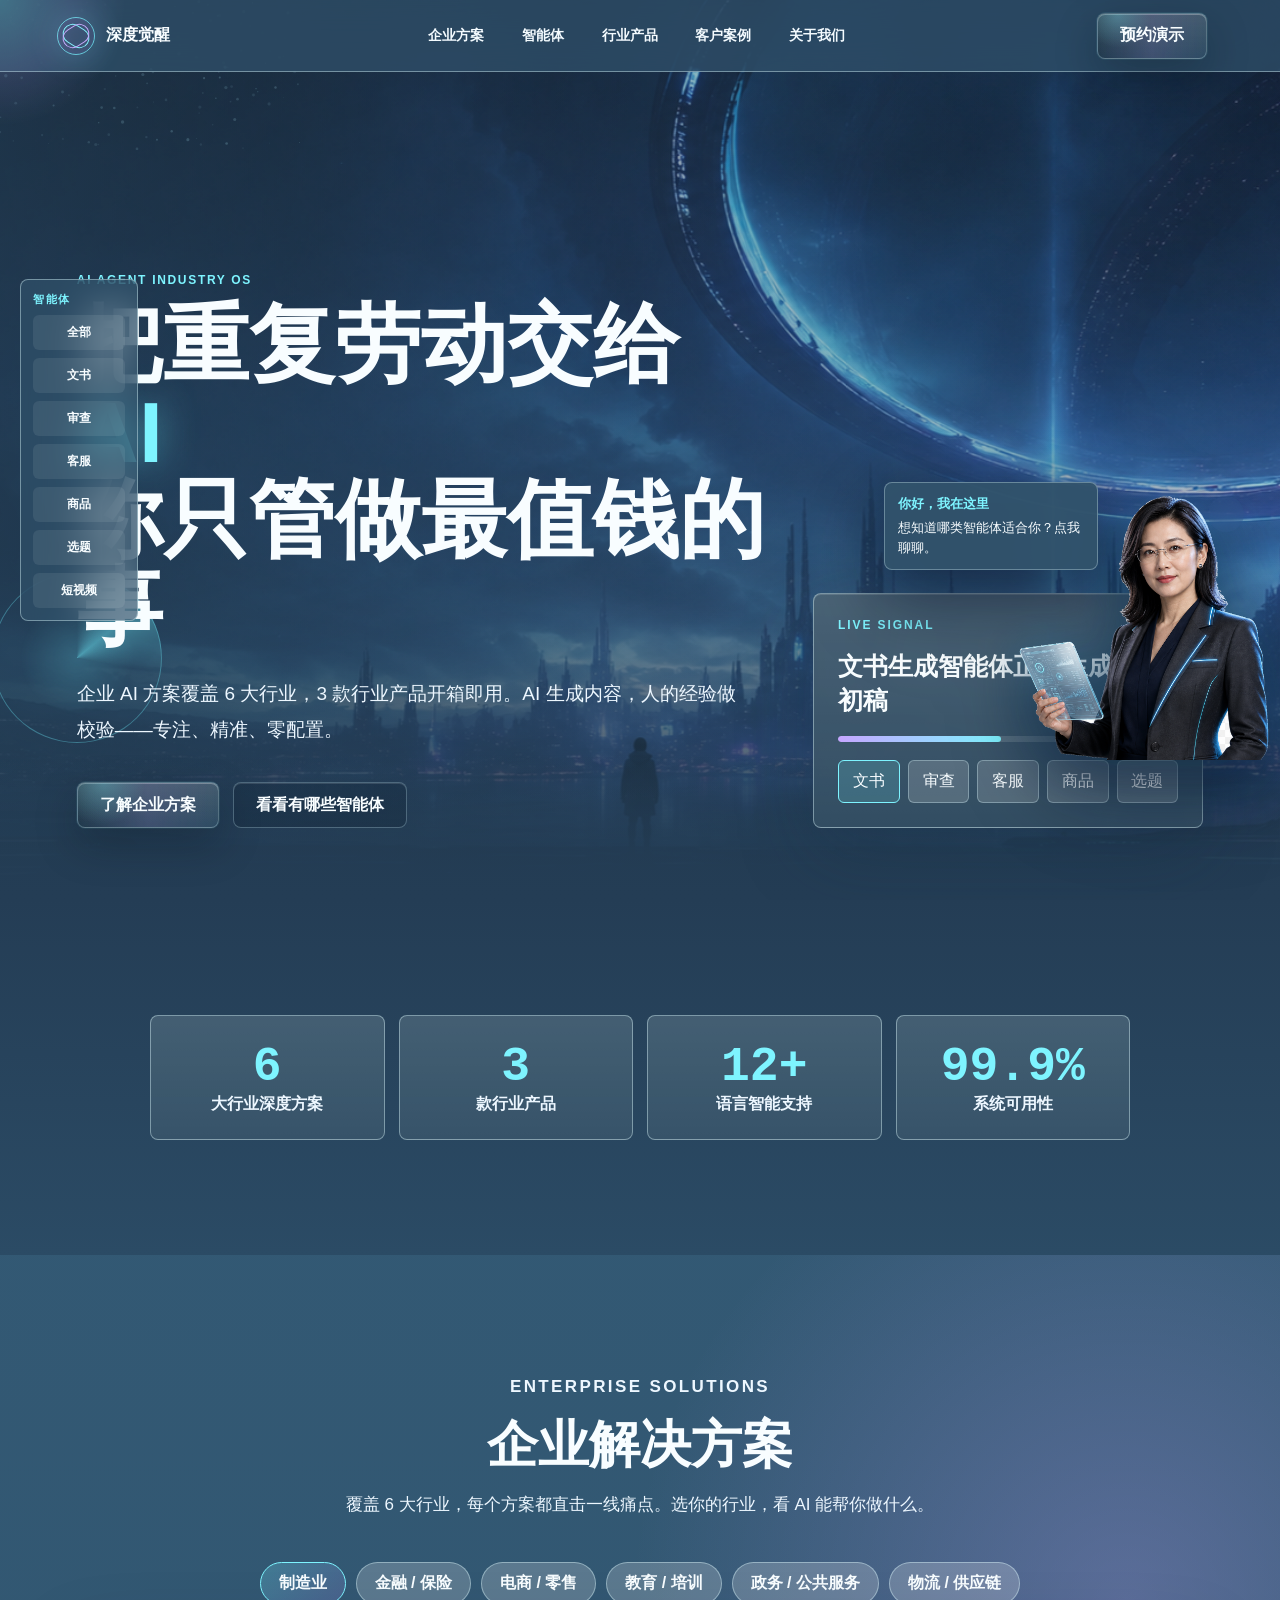
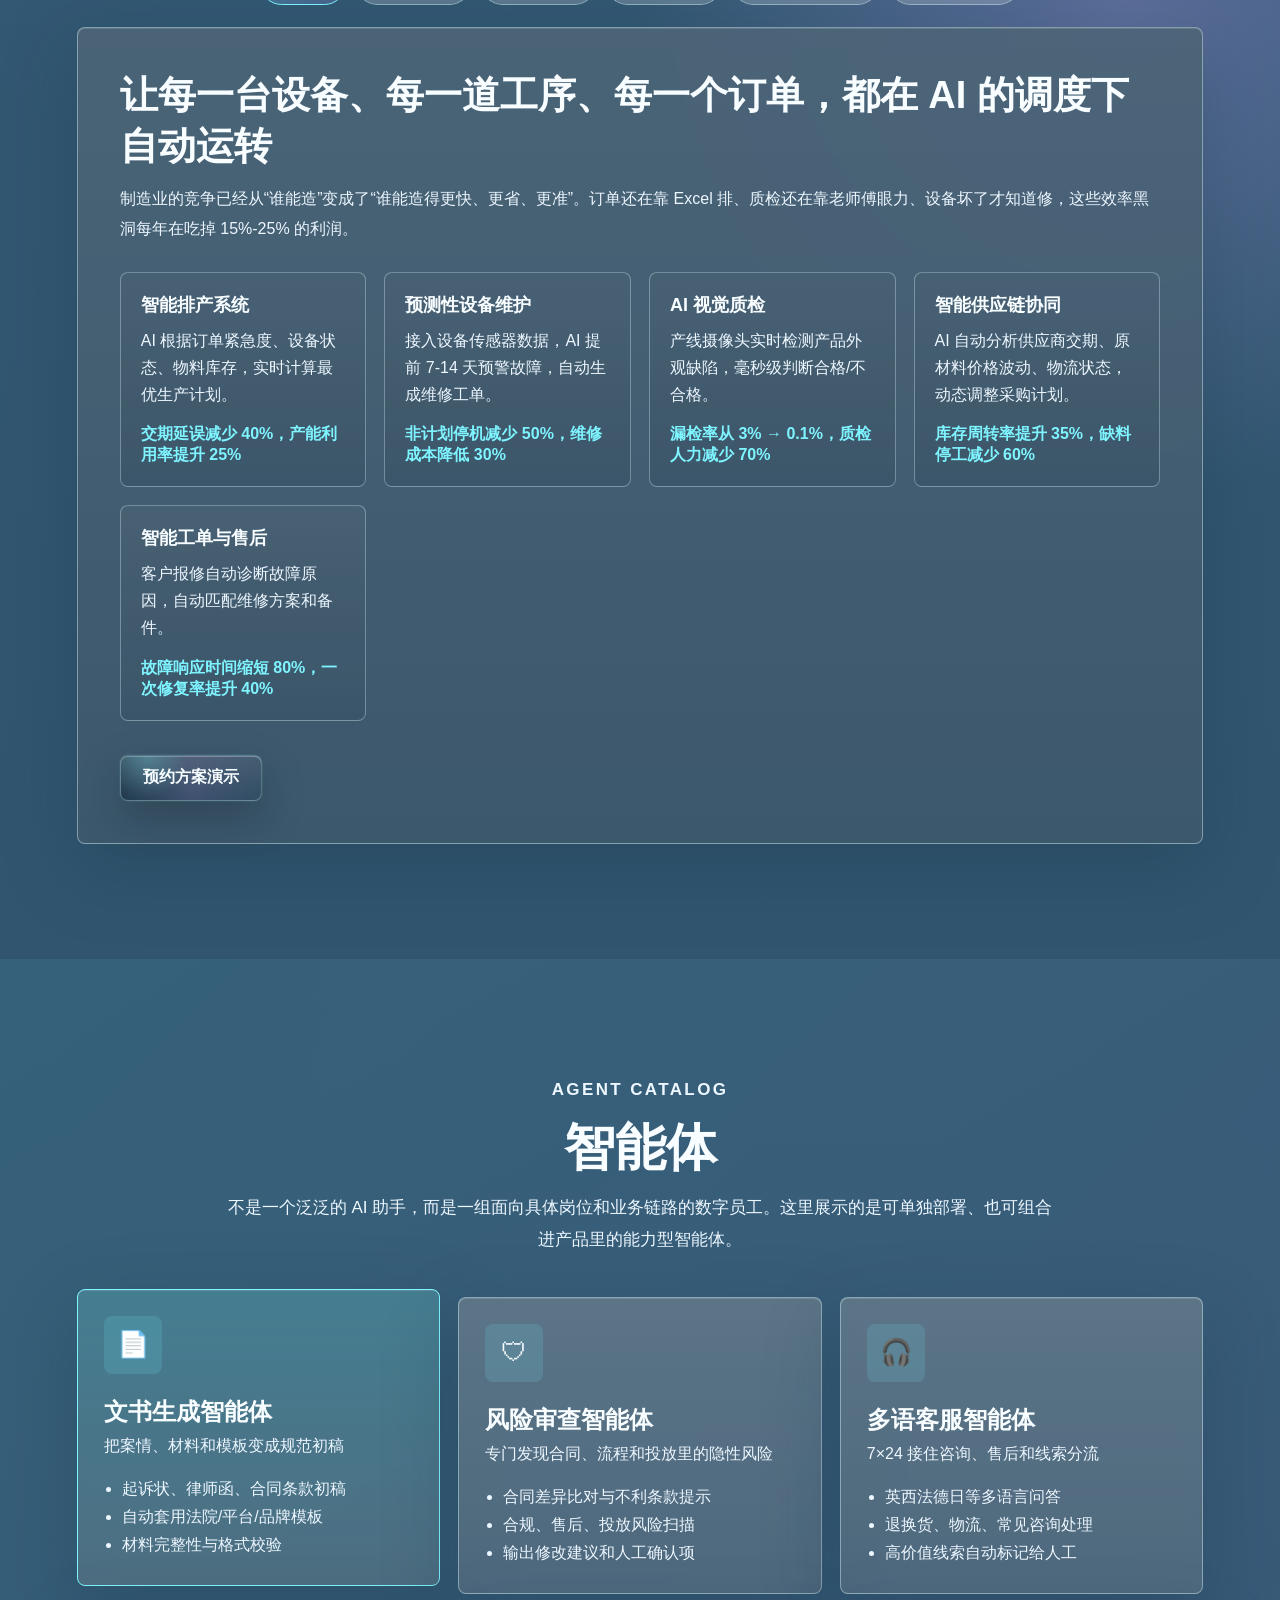
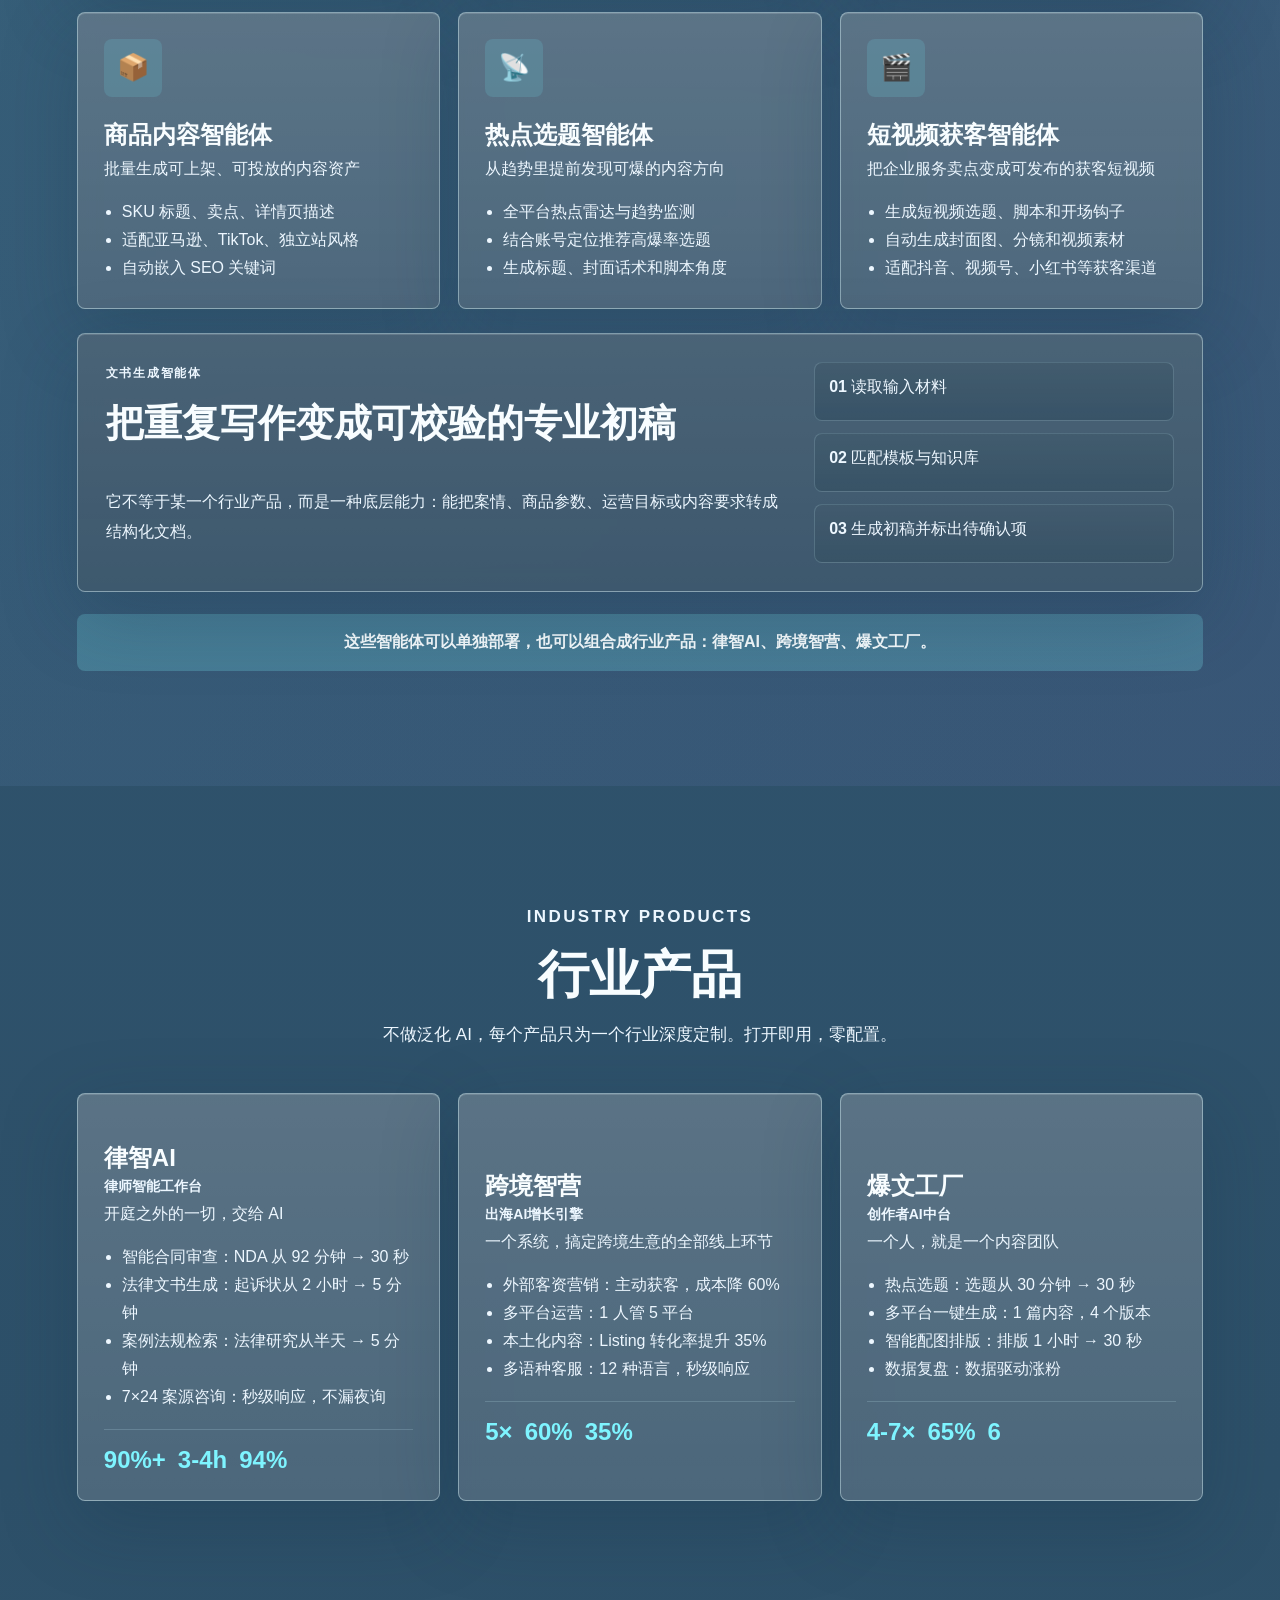
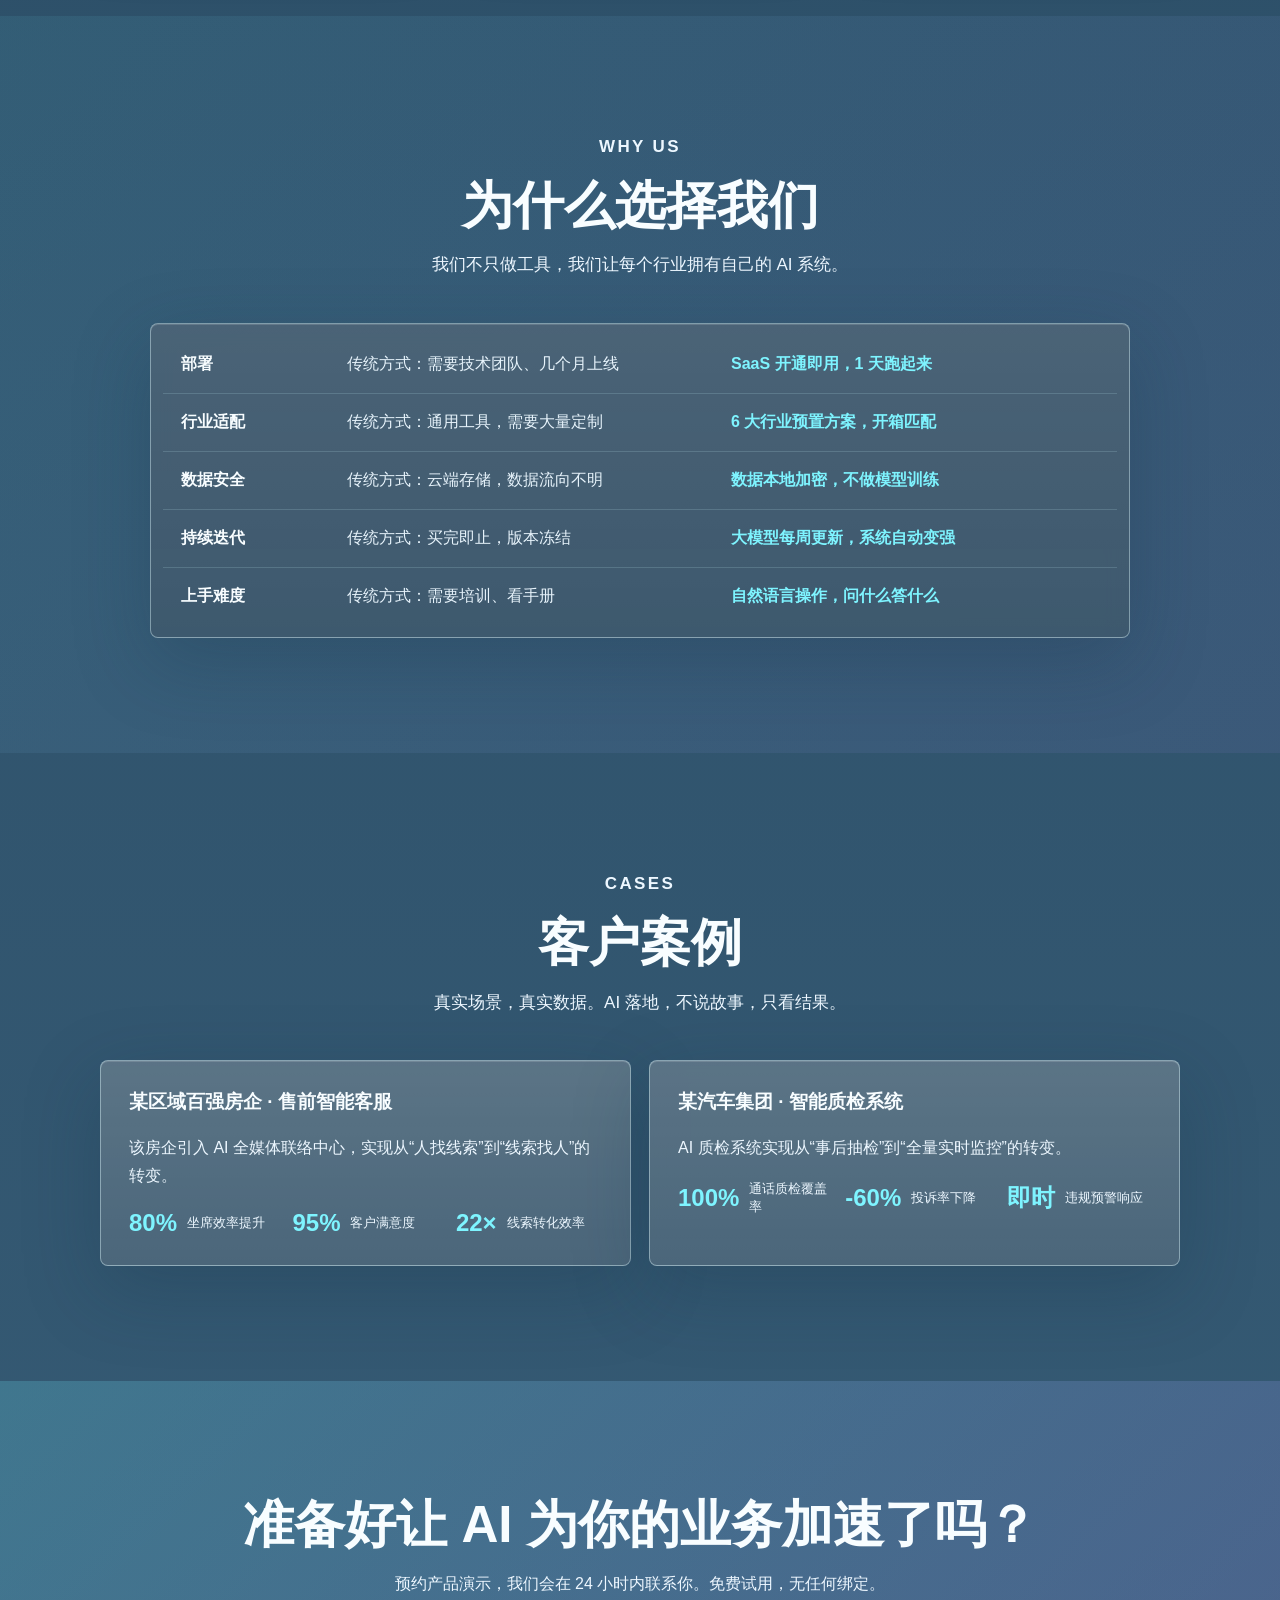
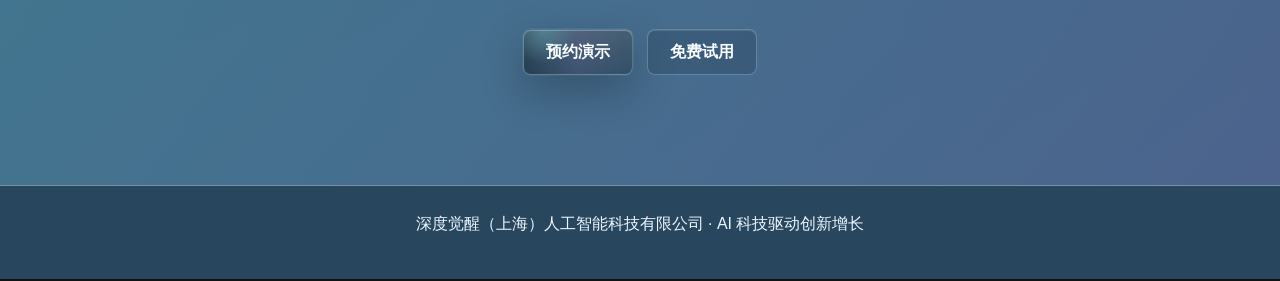
==== commit bc55f902: "Polish agent portal experience" ====
--- a/index.html
+++ b/index.html
@@ -52,6 +52,7 @@
       <button type="button" data-main-link data-scroll-target="agents" data-agent-key="service">客服</button>
       <button type="button" data-main-link data-scroll-target="agents" data-agent-key="content">商品</button>
       <button type="button" data-main-link data-scroll-target="agents" data-agent-key="trend">选题</button>
+      <button type="button" data-main-link data-scroll-target="agents" data-agent-key="video">短视频</button>
     </aside>
 
     <main id="main-page">
@@ -171,7 +172,7 @@
               <li>生成标题、封面话术和脚本角度</li>
             </ul>
           </button>
-          <button class="agent-card" type="button" data-detail="video">
+          <button class="agent-card" type="button" data-agent-key="video">
             <span class="agent-icon">🎬</span>
             <h3>短视频获客智能体</h3>
             <p>把企业服务卖点变成可发布的获客短视频</p>
@@ -320,6 +321,44 @@
       <div class="flow-row" data-flow="media"></div>
       <div class="quote-block">你花了70%时间在“找选题-改格式-看数据”上，真正创作的时间被挤成碎片。爆文工厂把这套脏活累活全接了。你只管写，其他交给流水线。</div>
       <div class="detail-cta"><button class="btn-primary" type="button" data-open-modal>免费试用爆文工厂</button></div>
+    </section>
+
+    <section class="detail-page" id="detail-agent" data-detail-page>
+      <div class="detail-hero detail-agent">
+        <button class="back-button" type="button" data-main-link>返回首页</button>
+        <span class="icon-circle" data-agent-detail-icon>AI</span>
+        <h1 data-agent-detail-title>智能体详情</h1>
+        <p data-agent-detail-copy>选择一个智能体，查看它适合处理的业务流程和落地方式。</p>
+        <div class="hero-metrics">
+          <div><b>01</b><span>业务输入</span></div>
+          <div><b>02</b><span>智能处理</span></div>
+          <div><b>03</b><span>人工确认</span></div>
+        </div>
+      </div>
+      <div class="section">
+        <div class="video-agent-workspace agent-detail-workspace">
+          <aside class="video-agent-sidebar agent-detail-sidebar glass-panel" data-agent-detail-sidebar>
+            <p class="eyebrow">Agent List</p>
+            <h2>企业智能体目录</h2>
+            <div class="agent-detail-list" data-agent-detail-list></div>
+          </aside>
+          <section class="video-agent-main agent-detail-main glass-panel">
+            <div class="section-header compact">
+              <p class="eyebrow" data-agent-detail-kicker>AI Agent</p>
+              <h2 data-agent-detail-heading>智能体详情</h2>
+              <p data-agent-detail-body>把重复流程交给智能体，关键判断仍由人确认。</p>
+            </div>
+            <div class="agent-detail-panel">
+              <ol class="agent-detail-flow" data-agent-detail-flow></ol>
+              <div class="agent-detail-demo" data-agent-detail-demo></div>
+              <div class="agent-detail-actions">
+                <button class="btn-primary" type="button" data-open-modal>预约演示</button>
+                <button class="btn-outline" type="button" data-main-link data-scroll-target="agents">返回目录</button>
+              </div>
+            </div>
+          </section>
+        </div>
+      </div>
     </section>
 
     <section class="detail-page" id="detail-video" data-detail-page>
@@ -395,6 +434,13 @@
         <div data-modal-form>
           <h2>预约演示</h2>
           <p>我们会在 24 小时内与你联系，安排专属演示。</p>
+          <div class="booking-agent-picker">
+            <div class="booking-agent-head">
+              <span>选择想预约的智能体</span>
+              <small>可多选</small>
+            </div>
+            <div class="booking-agent-list" data-booking-agent-list></div>
+          </div>
           <label>公司名称<input type="text" data-field-company placeholder="请输入公司名称" /></label>
           <label>姓名<input type="text" data-field-name placeholder="请输入您的姓名" /></label>
           <label>手机号<input type="tel" data-field-phone placeholder="请输入 11 位手机号" /></label>
@@ -409,6 +455,16 @@
       </div>
     </div>
 
+    <script>
+      window.AGENT_APP_LINKS = {
+        doc: "",
+        risk: "",
+        service: "",
+        content: "",
+        trend: "",
+        video: ""
+      };
+    </script>
     <script src="script.js"></script>
     <script>
       window.AI_DIGITAL_HUMAN_CONFIG = {
@@ -422,7 +478,7 @@
           "assets/ai-avatar-strategist.png",
           "assets/ai-avatar-operator.png"
         ],
-        endpoint: "",
+        endpoint: "http://127.0.0.1:8890/api/customer-service/chat",
         quickQuestions: ["我们有哪些智能体？", "律师适合哪个产品？", "跨境电商怎么用？", "预约演示"]
       };
     </script>
--- a/assets/ai-widget.css
+++ b/assets/ai-widget.css
@@ -66,27 +66,6 @@
   box-shadow: none;
 }
 
-.ai-human-presence-frame::after {
-  content: "";
-  position: absolute;
-  inset: auto 34px 3px;
-  height: 1px;
-  background: linear-gradient(90deg, transparent, rgba(103, 232, 249, 0.72), transparent);
-  filter: blur(1px);
-  animation: aiPresenceFloorPulse 2.8s ease-in-out infinite;
-}
-
-.ai-human-presence-frame::before {
-  content: "";
-  position: absolute;
-  inset: 12px 20px auto;
-  height: 1px;
-  background: linear-gradient(90deg, transparent, rgba(103, 232, 249, 0.44), transparent);
-  opacity: 0.62;
-  transform: translateY(0);
-  animation: aiPresenceScan 4.2s linear infinite;
-}
-
 .ai-human-presence-image {
   position: absolute;
   left: 50%;
@@ -131,27 +110,50 @@
 
 .ai-human-size {
   position: absolute;
-  right: 6px;
-  bottom: 296px;
+  right: 8px;
+  bottom: 286px;
   display: inline-grid;
   place-items: center;
-  width: 34px;
-  height: 34px;
-  border: 1px solid rgba(125, 211, 252, 0.36);
-  border-radius: 50%;
-  background: rgba(2, 8, 23, 0.72);
+  width: 36px;
+  height: 36px;
+  border: 1px solid rgba(221, 249, 255, 0.34);
+  border-radius: 999px;
+  background: rgba(32, 58, 79, 0.78);
   color: #dff7ff;
-  box-shadow: 0 12px 26px rgba(2, 6, 23, 0.24);
+  box-shadow:
+    0 14px 30px rgba(2, 6, 23, 0.28),
+    inset 0 1px 0 rgba(255, 255, 255, 0.14);
   cursor: pointer;
-  backdrop-filter: blur(12px);
+  overflow: hidden;
+  backdrop-filter: blur(14px);
   transition:
     transform 180ms ease,
+    border-color 180ms ease,
+    background 180ms ease,
     box-shadow 180ms ease;
+}
+
+.ai-human-size::before {
+  content: "";
+  position: absolute;
+  inset: 4px;
+  border: 1px solid rgba(255, 255, 255, 0.06);
+  border-radius: inherit;
+  pointer-events: none;
+}
+
+.ai-human-size::after {
+  display: none;
 }
 
 .ai-human-size:hover {
   transform: translateY(-2px);
-  box-shadow: 0 0 22px rgba(56, 189, 248, 0.22);
+  border-color: rgba(125, 211, 252, 0.58);
+  background: rgba(42, 76, 100, 0.86);
+  box-shadow:
+    0 16px 34px rgba(2, 6, 23, 0.32),
+    0 0 18px rgba(56, 189, 248, 0.16),
+    inset 0 1px 0 rgba(255, 255, 255, 0.18);
 }
 
 .ai-human-widget.is-mini .ai-human-launcher {
@@ -159,8 +161,11 @@
 }
 
 .ai-human-size svg {
-  width: 17px;
-  height: 17px;
+  position: relative;
+  z-index: 1;
+  width: 16px;
+  height: 16px;
+  filter: none;
 }
 
 .ai-human-launcher {
@@ -630,36 +635,6 @@
   }
 }
 
-@keyframes aiPresenceFloorPulse {
-  0%,
-  100% {
-    opacity: 0.62;
-    transform: scaleX(0.86);
-  }
-
-  50% {
-    opacity: 1;
-    transform: scaleX(1.04);
-  }
-}
-
-@keyframes aiPresenceScan {
-  from {
-    transform: translateY(0);
-    opacity: 0;
-  }
-
-  12%,
-  76% {
-    opacity: 0.55;
-  }
-
-  to {
-    transform: translateY(240px);
-    opacity: 0;
-  }
-}
-
 @keyframes aiLauncherPulse {
   0%,
   100% {
@@ -681,8 +656,6 @@
   .ai-human-presence,
   .ai-human-presence-image,
   .ai-human-presence-bubble,
-  .ai-human-presence-frame::before,
-  .ai-human-presence-frame::after,
   .ai-human-widget.is-mini .ai-human-launcher {
     animation: none;
   }
--- a/styles.css
+++ b/styles.css
@@ -25,7 +25,7 @@
   background:
     radial-gradient(circle at 18% 10%, rgba(126, 244, 255, 0.34), transparent 30rem),
     radial-gradient(circle at 88% 24%, rgba(198, 166, 255, 0.28), transparent 31rem),
-    linear-gradient(180deg, #345c78 0%, #284960 50%, #365b75 100%);
+    linear-gradient(180deg, #345c78 0%, #31556f 38%, #2d5069 70%, #365b75 100%);
 }
 button, input { font: inherit; }
 button { color: inherit; }
@@ -146,10 +146,24 @@
   position: fixed; z-index: 40; left: 20px; top: 50%; transform: translateY(-50%);
   display: grid; gap: 8px; width: 118px; padding: 12px; border: 1px solid var(--line); border-radius: 8px;
   background: rgba(49,83,108,.68); backdrop-filter: blur(18px);
+  transition: transform .24s ease, opacity .24s ease;
 }
 .side-rail span { color: var(--cyan); font-size: 11px; font-weight: 900; letter-spacing: .14em; }
 .side-rail button { border: 0; border-radius: 6px; background: rgba(255,255,255,.08); padding: 9px 8px; font-size: 12px; font-weight: 800; cursor: pointer; }
 .side-rail button:hover { background: rgba(112,240,255,.16); }
+body.agent-rail-collapsed .side-rail {
+  transform: translate(calc(-100% + 14px), -50%);
+  opacity: 1;
+  cursor: pointer;
+  padding-right: 0;
+  background: rgba(49,83,108,.58);
+  border-color: rgba(126,244,255,.24);
+  box-shadow: 0 12px 26px rgba(6,17,26,.2);
+}
+body.agent-rail-collapsed .side-rail > * {
+  opacity: 0;
+  pointer-events: none;
+}
 
 .hero {
   position: relative; min-height: 100vh; display: flex; align-items: end; overflow: hidden;
@@ -183,10 +197,22 @@
 .hero-actions { display: flex; flex-wrap: wrap; gap: 14px; margin-top: 34px; }
 .glass-panel, .signal-panel, .agent-card, .product-card, .case-card {
   border: 1px solid var(--line); border-radius: 8px;
-  background: linear-gradient(180deg, var(--panel-strong), rgba(255,255,255,.18));
-  box-shadow: 0 24px 76px rgba(20, 47, 66, 0.25); backdrop-filter: blur(20px);
-}
-.signal-panel { padding: 24px; transform: translate3d(var(--panel-x,0), var(--panel-y,0),0); transition: transform .12s linear; }
+  background:
+    linear-gradient(180deg, rgba(255,255,255,.14), rgba(255,255,255,.07)),
+    rgba(49, 78, 99, .9);
+  box-shadow:
+    0 24px 76px rgba(20, 47, 66, 0.25),
+    inset 0 1px 0 rgba(255,255,255,.14);
+  backdrop-filter: blur(10px);
+}
+.signal-panel {
+  padding: 24px;
+  background:
+    linear-gradient(180deg, rgba(255,255,255,.16), rgba(255,255,255,.06)),
+    rgba(39, 68, 90, .92);
+  transform: translate3d(var(--panel-x,0), var(--panel-y,0),0);
+  transition: transform .12s linear;
+}
 .panel-top { display: flex; justify-content: space-between; margin-bottom: 18px; }
 .panel-top span { color: var(--cyan); font-size: 12px; font-weight: 900; letter-spacing: .16em; text-transform: uppercase; }
 .panel-top i { width: 9px; height: 9px; border-radius: 50%; background: var(--cyan); box-shadow: 0 0 22px var(--cyan); }
@@ -204,7 +230,15 @@
 .section-header h2 { margin-bottom: 14px; font-size: clamp(30px, 4vw, 52px); line-height: 1.15; }
 .section-header p { color: var(--muted); font-size: 17px; line-height: 1.85; }
 .metric-grid { display: grid; grid-template-columns: repeat(4,1fr); gap: 14px; max-width: 980px; margin: 0 auto; }
-.metric-grid div { padding: 24px; border: 1px solid var(--line); border-radius: 8px; background: rgba(255,255,255,.22); text-align: center; }
+.metric-grid div {
+  padding: 24px;
+  border: 1px solid var(--line);
+  border-radius: 8px;
+  background:
+    linear-gradient(180deg, rgba(255,255,255,.1), rgba(255,255,255,.04)),
+    rgba(48, 78, 100, .9);
+  text-align: center;
+}
 .metric-grid strong { display: block; color: var(--cyan); font-family: Consolas, monospace; font-size: clamp(32px,4vw,48px); }
 .metric-grid span { color: var(--muted); font-weight: 800; }
 
@@ -212,20 +246,48 @@
 .tab { border: 1px solid var(--line); border-radius: 999px; background: rgba(255,255,255,.2); padding: 10px 18px; font-weight: 900; cursor: pointer; }
 .tab.active, .tab:hover { background: linear-gradient(135deg, rgba(112,240,255,.24), rgba(177,140,255,.18)); border-color: var(--cyan); }
 .solution-panel { max-width: 1180px; margin: 0 auto; padding: clamp(24px, 4vw, 42px); }
+.solution-panel,
+.agent-console,
+.compare-grid {
+  background:
+    linear-gradient(180deg, rgba(255,255,255,.12), rgba(255,255,255,.06)),
+    rgba(49, 78, 99, .92);
+}
 .solution-panel h3 { margin: 0 0 12px; font-size: clamp(24px,3vw,38px); }
 .solution-panel > p { color: var(--muted); line-height: 1.85; }
 .sol-grid, .agent-grid, .product-grid, .pain-grid, .case-grid { display: grid; gap: 18px; }
 .sol-grid { grid-template-columns: repeat(auto-fit, minmax(240px, 1fr)); margin-top: 28px; }
 .sol-card, .module-card {
-  min-height: 170px; padding: 20px; border: 1px solid rgba(221,249,255,.34); border-radius: 8px; background: rgba(255,255,255,.2);
+  min-height: 170px;
+  padding: 20px;
+  border: 1px solid rgba(221,249,255,.34);
+  border-radius: 8px;
+  background:
+    linear-gradient(180deg, rgba(255,255,255,.1), rgba(255,255,255,.04)),
+    rgba(50, 78, 99, .9);
 }
 .sol-card h4 { margin: 0 0 10px; font-size: 18px; }
 .sol-card p, .module-card p { color: var(--muted); line-height: 1.7; }
 .metric { margin-top: 12px; color: var(--cyan); font-weight: 900; }
 
 .agent-grid, .product-grid, .pain-grid { grid-template-columns: repeat(3, minmax(0,1fr)); max-width: 1180px; margin: 0 auto; }
-.agent-card, .product-card { padding: 26px; text-align: left; color: inherit; cursor: pointer; transition: transform .22s ease, border-color .22s ease, background .22s ease; }
-.agent-card:hover, .agent-card.active, .product-card:hover { transform: translateY(-8px); border-color: var(--cyan); background: linear-gradient(180deg, rgba(126,244,255,.28), rgba(255,255,255,.2)); }
+.agent-card, .product-card {
+  padding: 26px;
+  text-align: left;
+  color: inherit;
+  cursor: pointer;
+  background:
+    linear-gradient(180deg, rgba(255,255,255,.18), rgba(255,255,255,.11)),
+    rgba(56, 86, 108, .86);
+  transition: transform .22s ease, border-color .22s ease, background .22s ease;
+}
+.agent-card:hover, .agent-card.active, .product-card:hover {
+  transform: translateY(-8px);
+  border-color: var(--cyan);
+  background:
+    linear-gradient(180deg, rgba(126,244,255,.24), rgba(255,255,255,.13)),
+    rgba(52, 88, 110, .9);
+}
 .agent-icon { display: grid; width: 58px; height: 58px; place-items: center; border-radius: 8px; background: rgba(112,240,255,.14); font-size: 26px; }
 .agent-card h3, .product-card h3 { margin: 22px 0 8px; font-size: 24px; }
 .agent-card p, .product-card p { color: var(--muted); }
@@ -234,7 +296,15 @@
 .agent-console h3 { font-size: clamp(24px,3vw,38px); }
 .agent-console p { color: var(--muted); line-height: 1.85; }
 .agent-console ol { display: grid; gap: 12px; margin: 0; padding: 0; list-style: none; }
-.agent-console li { padding: 14px; border: 1px solid rgba(205,244,255,.18); border-radius: 8px; background: rgba(255,255,255,.08); color: var(--muted); }
+.agent-console li {
+  padding: 14px;
+  border: 1px solid rgba(205,244,255,.18);
+  border-radius: 8px;
+  background:
+    linear-gradient(180deg, rgba(255,255,255,.08), rgba(255,255,255,.03)),
+    rgba(48, 76, 96, .88);
+  color: var(--muted);
+}
 .agent-note { max-width: 1180px; margin: 22px auto 0; padding: 18px 22px; border-radius: 8px; background: rgba(126,244,255,.22); color: #f7fdff; text-align: center; font-weight: 800; }
 .product-card span { display: block; margin-top: 4px; color: var(--muted); font-size: 14px; }
 .stats { display: flex; gap: 12px; margin-top: 18px; padding-top: 16px; border-top: 1px solid rgba(205,244,255,.18); }
@@ -246,7 +316,12 @@
 .compare-grid span { color: #e7f3fb; }
 .compare-grid strong { color: var(--cyan); }
 .case-grid { grid-template-columns: repeat(2, minmax(0,1fr)); max-width: 1080px; margin: 0 auto; }
-.case-card { padding: 28px; }
+.case-card {
+  padding: 28px;
+  background:
+    linear-gradient(180deg, rgba(255,255,255,.18), rgba(255,255,255,.1)),
+    rgba(56, 86, 108, .88);
+}
 .case-card p { color: var(--muted); line-height: 1.8; }
 .case-card div { display: grid; grid-template-columns: repeat(3, auto 1fr); gap: 8px 10px; align-items: center; margin-top: 18px; }
 .case-card strong { color: var(--cyan); font-size: 24px; }
@@ -267,18 +342,54 @@
 .detail-hero h1 { margin: 0 0 10px; font-size: clamp(42px, 6vw, 72px); }
 .detail-hero p { color: var(--muted); font-size: 19px; }
 .hero-metrics { display: flex; justify-content: center; flex-wrap: wrap; gap: 18px; margin-top: 34px; }
-.hero-metrics div { min-width: 150px; padding: 18px; border: 1px solid var(--line); border-radius: 8px; background: rgba(255,255,255,.22); }
+.hero-metrics div {
+  min-width: 150px;
+  padding: 18px;
+  border: 1px solid var(--line);
+  border-radius: 8px;
+  background:
+    linear-gradient(180deg, rgba(255,255,255,.1), rgba(255,255,255,.04)),
+    rgba(48, 78, 100, .9);
+}
 .hero-metrics b { display: block; color: var(--cyan); font-size: 30px; }
 .hero-metrics span { color: var(--muted); font-size: 13px; }
-.pain-card { overflow: hidden; border: 1px solid var(--line); border-radius: 8px; background: rgba(255,255,255,.22); }
+.pain-card {
+  overflow: hidden;
+  border: 1px solid var(--line);
+  border-radius: 8px;
+  background:
+    linear-gradient(180deg, rgba(255,255,255,.1), rgba(255,255,255,.04)),
+    rgba(48, 78, 100, .9);
+}
 .pain-head { padding: 22px; background: rgba(255,142,163,.2); border-bottom: 1px solid rgba(255,142,163,.34); }
 .pain-head h4, .solution-body h4 { margin: 0 0 8px; }
 .pain-head p, .solution-body p { margin: 0; color: var(--muted); line-height: 1.7; }
 .solution-body { padding: 22px; }
 .solution-body h4 { color: var(--cyan); }
-.quote-block { max-width: 980px; margin: 0 auto 40px; padding: 30px; border-left: 4px solid var(--cyan); border-radius: 8px; background: rgba(255,255,255,.22); color: var(--muted); line-height: 1.9; }
+.quote-block {
+  max-width: 980px;
+  margin: 0 auto 40px;
+  padding: 30px;
+  border-left: 4px solid var(--cyan);
+  border-radius: 8px;
+  background:
+    linear-gradient(180deg, rgba(255,255,255,.1), rgba(255,255,255,.04)),
+    rgba(48, 78, 100, .9);
+  color: var(--muted);
+  line-height: 1.9;
+}
 .flow-row { display: flex; flex-wrap: wrap; justify-content: center; gap: 10px; max-width: 1100px; margin: 0 auto 40px; padding: 0 22px; }
-.flow-step { flex: 1; min-width: 150px; padding: 18px; border: 1px solid var(--line); border-radius: 8px; background: rgba(255,255,255,.22); text-align: center; }
+.flow-step {
+  flex: 1;
+  min-width: 150px;
+  padding: 18px;
+  border: 1px solid var(--line);
+  border-radius: 8px;
+  background:
+    linear-gradient(180deg, rgba(255,255,255,.1), rgba(255,255,255,.04)),
+    rgba(48, 78, 100, .9);
+  text-align: center;
+}
 .flow-step b { display: inline-grid; width: 32px; height: 32px; place-items: center; border-radius: 999px; background: var(--cyan); color: #062030; }
 .flow-step h4 { margin: 12px 0 6px; }
 .flow-step p { margin: 0; color: var(--muted); font-size: 13px; }
@@ -289,12 +400,81 @@
 .back-top.show { display: block; }
 .modal { position: fixed; inset: 0; z-index: 90; display: none; place-items: center; padding: 22px; background: rgba(10,22,34,.78); backdrop-filter: blur(18px); }
 .modal.active { display: grid; }
-.modal-card { position: relative; width: min(460px, 100%); padding: 30px; border: 1px solid var(--line); border-radius: 8px; background: #31536c; box-shadow: var(--shadow); }
+.modal-card { position: relative; width: min(680px, 100%); max-height: min(86vh, 780px); overflow: auto; padding: 30px; border: 1px solid var(--line); border-radius: 8px; background: #31536c; box-shadow: var(--shadow); }
 .modal-close { position: absolute; top: 14px; right: 14px; border: 0; background: transparent; font-size: 28px; cursor: pointer; }
 .modal label { display: grid; gap: 8px; margin: 16px 0; color: var(--muted); font-weight: 800; }
 .modal input { width: 100%; border: 1px solid var(--line); border-radius: 8px; background: rgba(255,255,255,.2); color: var(--text); padding: 13px 14px; outline: 0; }
 .modal input::placeholder { color: rgba(248,253,255,.7); }
 .modal small { color: var(--danger); }
+.booking-agent-picker {
+  margin: 18px 0 20px;
+  border: 1px solid rgba(221,249,255,.22);
+  border-radius: 8px;
+  padding: 14px;
+  background: rgba(255,255,255,.08);
+}
+.booking-agent-head {
+  display: flex;
+  align-items: center;
+  justify-content: space-between;
+  gap: 12px;
+  margin-bottom: 12px;
+}
+.booking-agent-head span {
+  font-weight: 900;
+}
+.booking-agent-head small {
+  color: var(--cyan);
+}
+.booking-agent-list {
+  display: grid;
+  grid-template-columns: repeat(2, minmax(0, 1fr));
+  gap: 10px;
+}
+.booking-agent-option {
+  display: grid;
+  grid-template-columns: 34px minmax(0, 1fr);
+  gap: 6px 10px;
+  align-items: center;
+  border: 1px solid rgba(221,249,255,.24);
+  border-radius: 8px;
+  padding: 12px;
+  color: var(--text);
+  background: rgba(255,255,255,.08);
+  text-align: left;
+  cursor: pointer;
+  transition: border-color .18s ease, background .18s ease, transform .18s ease;
+}
+.booking-agent-option:hover,
+.booking-agent-option.active {
+  border-color: var(--cyan);
+  background: rgba(126,244,255,.16);
+}
+.booking-agent-option.active {
+  box-shadow: inset 0 0 0 1px rgba(126,244,255,.22);
+}
+.booking-agent-option span {
+  grid-row: span 2;
+  display: grid;
+  width: 34px;
+  height: 34px;
+  place-items: center;
+  border-radius: 8px;
+  background: rgba(126,244,255,.12);
+}
+.booking-agent-option strong,
+.booking-agent-option small {
+  overflow: hidden;
+  text-overflow: ellipsis;
+  white-space: nowrap;
+}
+.booking-agent-option strong {
+  font-size: 14px;
+}
+.booking-agent-option small {
+  color: var(--muted);
+  font-size: 12px;
+}
 .modal-success { display: none; text-align: center; }
 .modal-success.show { display: block; }
 .modal-success strong { display: grid; width: 62px; height: 62px; place-items: center; margin: 0 auto 16px; border-radius: 999px; background: rgba(112,240,255,.16); color: var(--cyan); font-size: 34px; }
@@ -439,6 +619,11 @@
   max-width: 1320px;
   margin: 0 auto;
   align-items: start;
+  transition: grid-template-columns .24s ease;
+}
+
+.video-agent-workspace.sidebar-collapsed {
+  grid-template-columns: 34px minmax(0, 1fr);
 }
 
 .video-agent-sidebar {
@@ -447,6 +632,20 @@
   display: grid;
   gap: 12px;
   padding: 18px;
+  min-height: 72px;
+  transition: padding .24s ease, min-height .24s ease;
+}
+
+.video-agent-workspace.sidebar-collapsed .video-agent-sidebar {
+  cursor: pointer;
+  padding: 16px 6px;
+  overflow: visible;
+  border-color: rgba(126,244,255,.24);
+}
+
+.video-agent-workspace.sidebar-collapsed .video-agent-sidebar > * {
+  opacity: 0;
+  pointer-events: none;
 }
 
 .video-agent-sidebar h2 {
@@ -460,7 +659,9 @@
   border-radius: 8px;
   padding: 12px 14px;
   color: var(--text);
-  background: rgba(255,255,255,.12);
+  background:
+    linear-gradient(180deg, rgba(255,255,255,.1), rgba(255,255,255,.04)),
+    rgba(54, 84, 106, .9);
   text-align: left;
   font-weight: 900;
   cursor: pointer;
@@ -469,7 +670,191 @@
 .video-agent-sidebar button.active,
 .video-agent-sidebar button:hover {
   border-color: var(--cyan);
-  background: rgba(126,244,255,.18);
+  background:
+    linear-gradient(180deg, rgba(126,244,255,.2), rgba(255,255,255,.06)),
+    rgba(48, 87, 108, .94);
+}
+
+.detail-agent {
+  background:
+    radial-gradient(circle at 32% 18%, rgba(126,244,255,.12), transparent 24rem),
+    linear-gradient(180deg, rgba(48,84,108,.88), rgba(43,77,101,.82), transparent);
+}
+
+.agent-detail-sidebar,
+.agent-detail-main,
+.video-agent-sidebar,
+.video-agent-main {
+  background:
+    linear-gradient(180deg, rgba(255,255,255,.12), rgba(255,255,255,.06)),
+    rgba(49, 78, 99, .94);
+  background-clip: padding-box;
+  box-shadow:
+    0 24px 76px rgba(20, 47, 66, 0.24),
+    inset 0 1px 0 rgba(255,255,255,.16);
+  backdrop-filter: blur(10px);
+}
+
+.agent-detail-list {
+  display: grid;
+  gap: 10px;
+}
+
+.agent-detail-list button {
+  width: 100%;
+}
+
+.agent-detail-panel {
+  display: grid;
+  gap: 22px;
+  padding: 24px;
+}
+
+.agent-detail-flow {
+  display: grid;
+  grid-template-columns: repeat(3, minmax(0, 1fr));
+  gap: 14px;
+  margin: 0;
+  padding: 0;
+  list-style: none;
+}
+
+.agent-detail-flow li {
+  min-height: 120px;
+  border: 1px solid rgba(221,249,255,.26);
+  border-radius: 8px;
+  padding: 18px;
+  background:
+    linear-gradient(180deg, rgba(255,255,255,.09), rgba(255,255,255,.04)),
+    rgba(50, 78, 99, .9);
+  color: var(--muted);
+  line-height: 1.7;
+}
+
+.agent-detail-flow b {
+  display: block;
+  margin-bottom: 8px;
+  color: var(--cyan);
+  font-size: 22px;
+}
+
+.agent-detail-demo {
+  display: grid;
+  gap: 14px;
+}
+
+.agent-demo-summary,
+.agent-demo-grid,
+.agent-demo-example {
+  display: grid;
+  gap: 14px;
+}
+
+.agent-demo-summary {
+  grid-template-columns: minmax(0, 1.35fr) minmax(260px, .65fr);
+  align-items: stretch;
+  border: 1px solid rgba(221,249,255,.24);
+  border-radius: 8px;
+  padding: 20px;
+  background:
+    linear-gradient(180deg, rgba(255,255,255,.08), rgba(255,255,255,.03)),
+    rgba(42, 70, 92, .92);
+}
+
+.agent-demo-summary h3 {
+  margin: 0 0 10px;
+  font-size: clamp(22px, 2vw, 30px);
+}
+
+.agent-demo-summary p:not(.eyebrow) {
+  margin: 0;
+  color: var(--muted);
+  line-height: 1.8;
+}
+
+.agent-demo-value {
+  display: grid;
+  gap: 8px;
+  align-content: center;
+}
+
+.agent-demo-value span {
+  border: 1px solid rgba(126,244,255,.24);
+  border-radius: 8px;
+  padding: 10px 12px;
+  color: #eafcff;
+  background: rgba(126,244,255,.1);
+  font-weight: 900;
+}
+
+.agent-demo-grid {
+  grid-template-columns: repeat(2, minmax(0, 1fr));
+}
+
+.agent-demo-grid article,
+.agent-demo-example > div {
+  border: 1px solid rgba(221,249,255,.22);
+  border-radius: 8px;
+  padding: 18px;
+  background:
+    linear-gradient(180deg, rgba(255,255,255,.07), rgba(255,255,255,.03)),
+    rgba(44, 70, 90, .92);
+}
+
+.agent-demo-grid span,
+.agent-demo-example span {
+  display: block;
+  margin-bottom: 12px;
+  color: var(--cyan);
+  font-size: 13px;
+  font-weight: 900;
+  letter-spacing: .08em;
+  text-transform: uppercase;
+}
+
+.agent-demo-grid ul,
+.agent-demo-grid ol {
+  display: grid;
+  gap: 8px;
+  margin: 0;
+  padding-left: 20px;
+  color: var(--muted);
+  line-height: 1.7;
+}
+
+.agent-demo-example {
+  grid-template-columns: repeat(2, minmax(0, 1fr));
+}
+
+.agent-demo-example p {
+  margin: 0;
+  color: var(--muted);
+  line-height: 1.8;
+}
+
+.agent-demo-tool {
+  display: flex;
+  align-items: center;
+  justify-content: space-between;
+  gap: 14px;
+  border: 1px solid rgba(126,244,255,.28);
+  border-radius: 8px;
+  padding: 16px;
+  background:
+    linear-gradient(135deg, rgba(126,244,255,.12), rgba(198,166,255,.08)),
+    rgba(42, 70, 92, .94);
+}
+
+.agent-demo-tool span {
+  color: var(--muted);
+  font-weight: 800;
+  line-height: 1.6;
+}
+
+.agent-detail-actions {
+  display: flex;
+  flex-wrap: wrap;
+  gap: 12px;
 }
 
 .video-agent-main {
@@ -505,7 +890,9 @@
 .video-agent-result {
   border: 1px solid rgba(221,249,255,.34);
   border-radius: 8px;
-  background: rgba(255,255,255,.12);
+  background:
+    linear-gradient(180deg, rgba(255,255,255,.09), rgba(255,255,255,.04)),
+    rgba(50, 78, 99, .92);
 }
 
 .video-agent-form {
@@ -719,7 +1106,7 @@
 }
 
 .video-stage-step.done::before {
-  content: "✓";
+  content: "OK";
   background: #90ffbe;
 }
 
@@ -739,7 +1126,9 @@
   border-radius: 8px;
   padding: 10px 12px;
   color: var(--muted);
-  background: rgba(255,255,255,.07);
+  background:
+    linear-gradient(180deg, rgba(255,255,255,.07), rgba(255,255,255,.03)),
+    rgba(48, 76, 96, .9);
   line-height: 1.6;
 }
 
@@ -749,12 +1138,16 @@
   border: 1px solid rgba(221,249,255,.18);
   border-radius: 8px;
   padding: 14px;
-  background: rgba(2,8,18,.18);
+  background:
+    linear-gradient(180deg, rgba(255,255,255,.07), rgba(255,255,255,.03)),
+    rgba(36, 62, 82, .94);
 }
 
 .video-stage-panel.is-active {
   border-color: rgba(112,240,255,.5);
-  background: rgba(112,240,255,.08);
+  background:
+    linear-gradient(180deg, rgba(112,240,255,.14), rgba(255,255,255,.04)),
+    rgba(38, 72, 92, .95);
 }
 
 .video-stage-head {
@@ -839,7 +1232,9 @@
 .video-reference-card {
   border: 1px solid rgba(221,249,255,.2);
   border-radius: 8px;
-  background: rgba(255,255,255,.08);
+  background:
+    linear-gradient(180deg, rgba(255,255,255,.07), rgba(255,255,255,.03)),
+    rgba(44, 70, 90, .92);
   overflow: hidden;
 }
 
@@ -878,7 +1273,9 @@
 
 .video-reference-card[open] {
   border-color: rgba(112,240,255,.5);
-  background: rgba(112,240,255,.08);
+  background:
+    linear-gradient(180deg, rgba(112,240,255,.13), rgba(255,255,255,.04)),
+    rgba(42, 76, 96, .94);
 }
 
 .video-reference-card .video-prompt-editor {
@@ -890,7 +1287,9 @@
   border-radius: 8px;
   padding: 16px;
   color: var(--muted);
-  background: rgba(255,255,255,.06);
+  background:
+    linear-gradient(180deg, rgba(255,255,255,.06), rgba(255,255,255,.02)),
+    rgba(42, 68, 88, .9);
   line-height: 1.7;
 }
 
@@ -918,7 +1317,9 @@
   overflow: hidden;
   border: 1px solid rgba(221,249,255,.24);
   border-radius: 8px;
-  background: rgba(255,255,255,.1);
+  background:
+    linear-gradient(180deg, rgba(255,255,255,.08), rgba(255,255,255,.03)),
+    rgba(44, 70, 90, .92);
 }
 
 .video-asset-grid img {
@@ -974,10 +1375,18 @@
     max-width: 980px;
   }
 
+  .video-agent-workspace.sidebar-collapsed {
+    grid-template-columns: 1fr;
+  }
+
   .video-agent-sidebar {
     position: static;
-    grid-template-columns: minmax(180px, 1fr) auto;
+    grid-template-columns: 1fr;
     align-items: center;
+  }
+
+  .video-agent-workspace.sidebar-collapsed .video-agent-sidebar > * {
+    display: none;
   }
 
   .video-agent-sidebar .eyebrow {
@@ -990,6 +1399,21 @@
 
   .video-agent-panel {
     grid-template-columns: 1fr;
+  }
+
+  .agent-detail-flow {
+    grid-template-columns: 1fr;
+  }
+
+  .agent-demo-summary,
+  .agent-demo-grid,
+  .agent-demo-example {
+    grid-template-columns: 1fr;
+  }
+
+  .agent-demo-tool {
+    align-items: stretch;
+    flex-direction: column;
   }
 
   .video-agent-form {
@@ -1006,6 +1430,10 @@
 }
 
 @media (max-width: 640px) {
+  .booking-agent-list {
+    grid-template-columns: 1fr;
+  }
+
   .video-agent-panel {
     padding: 16px;
   }
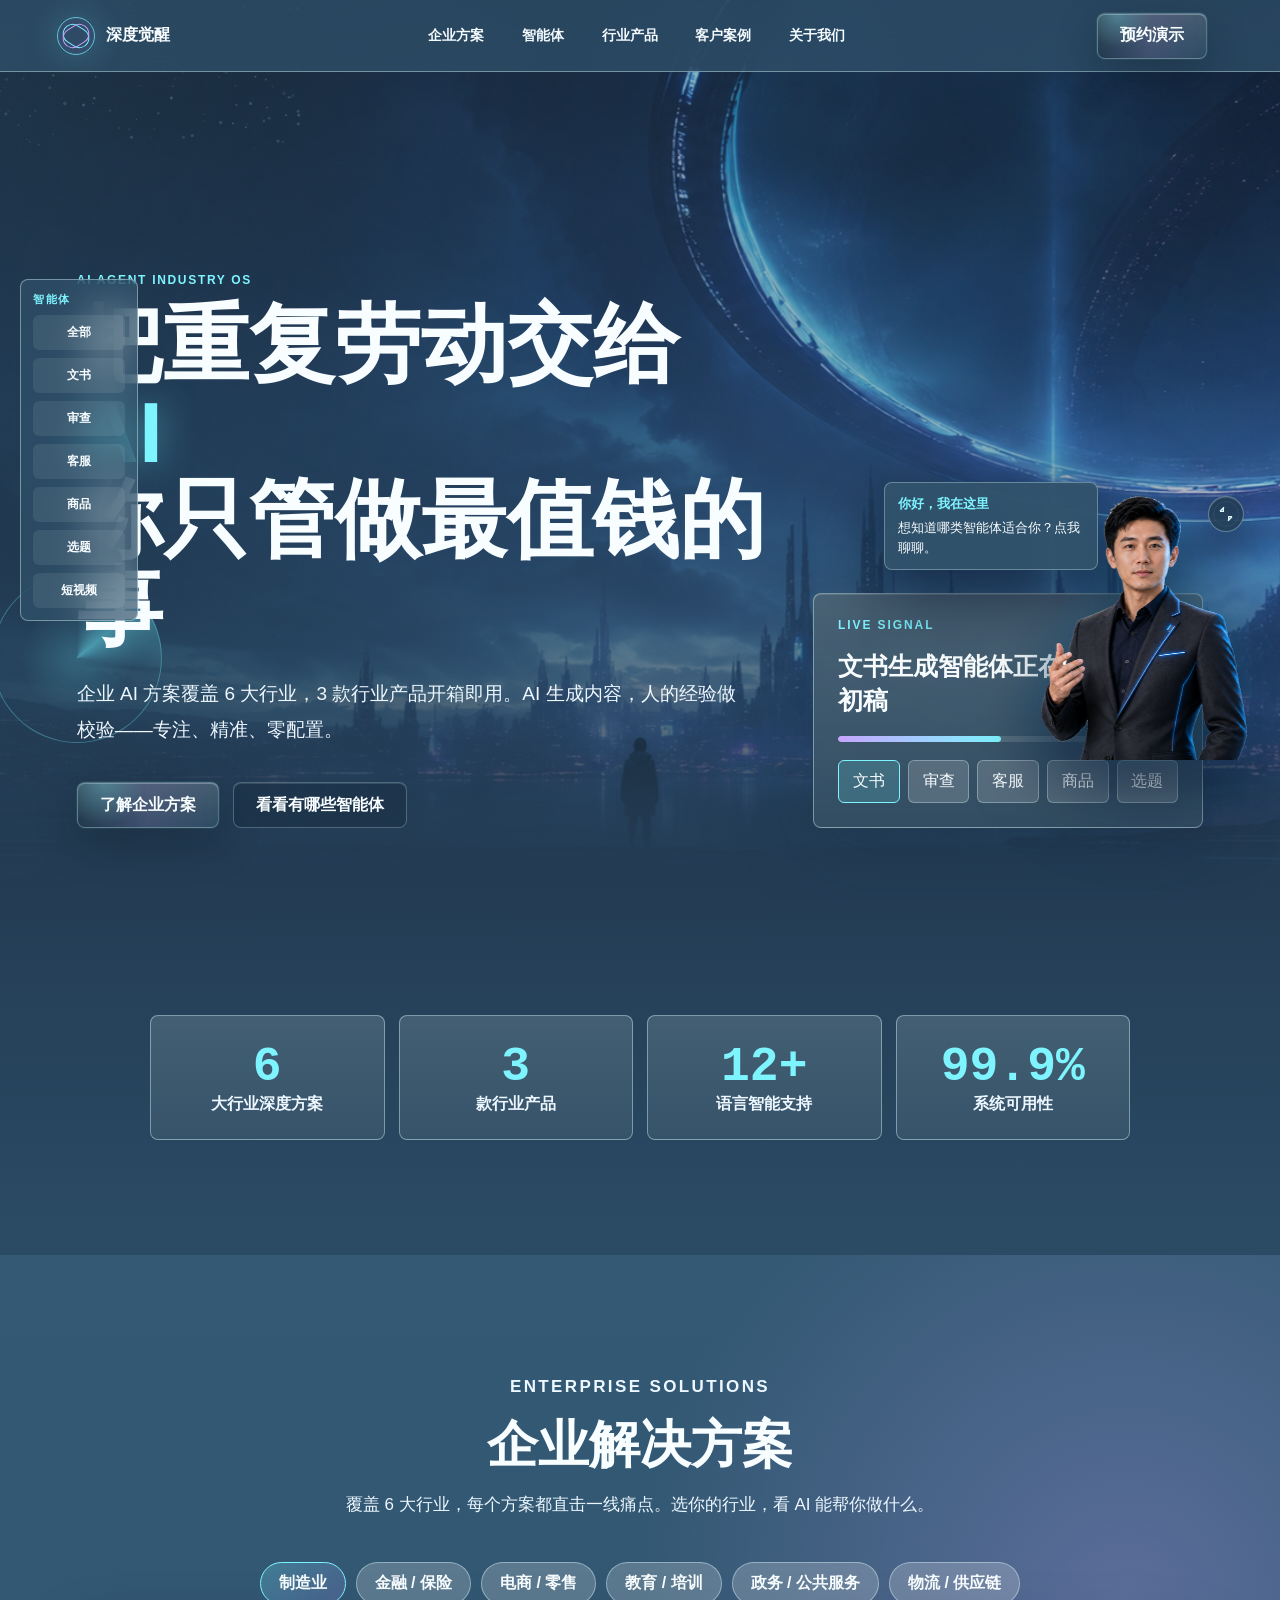
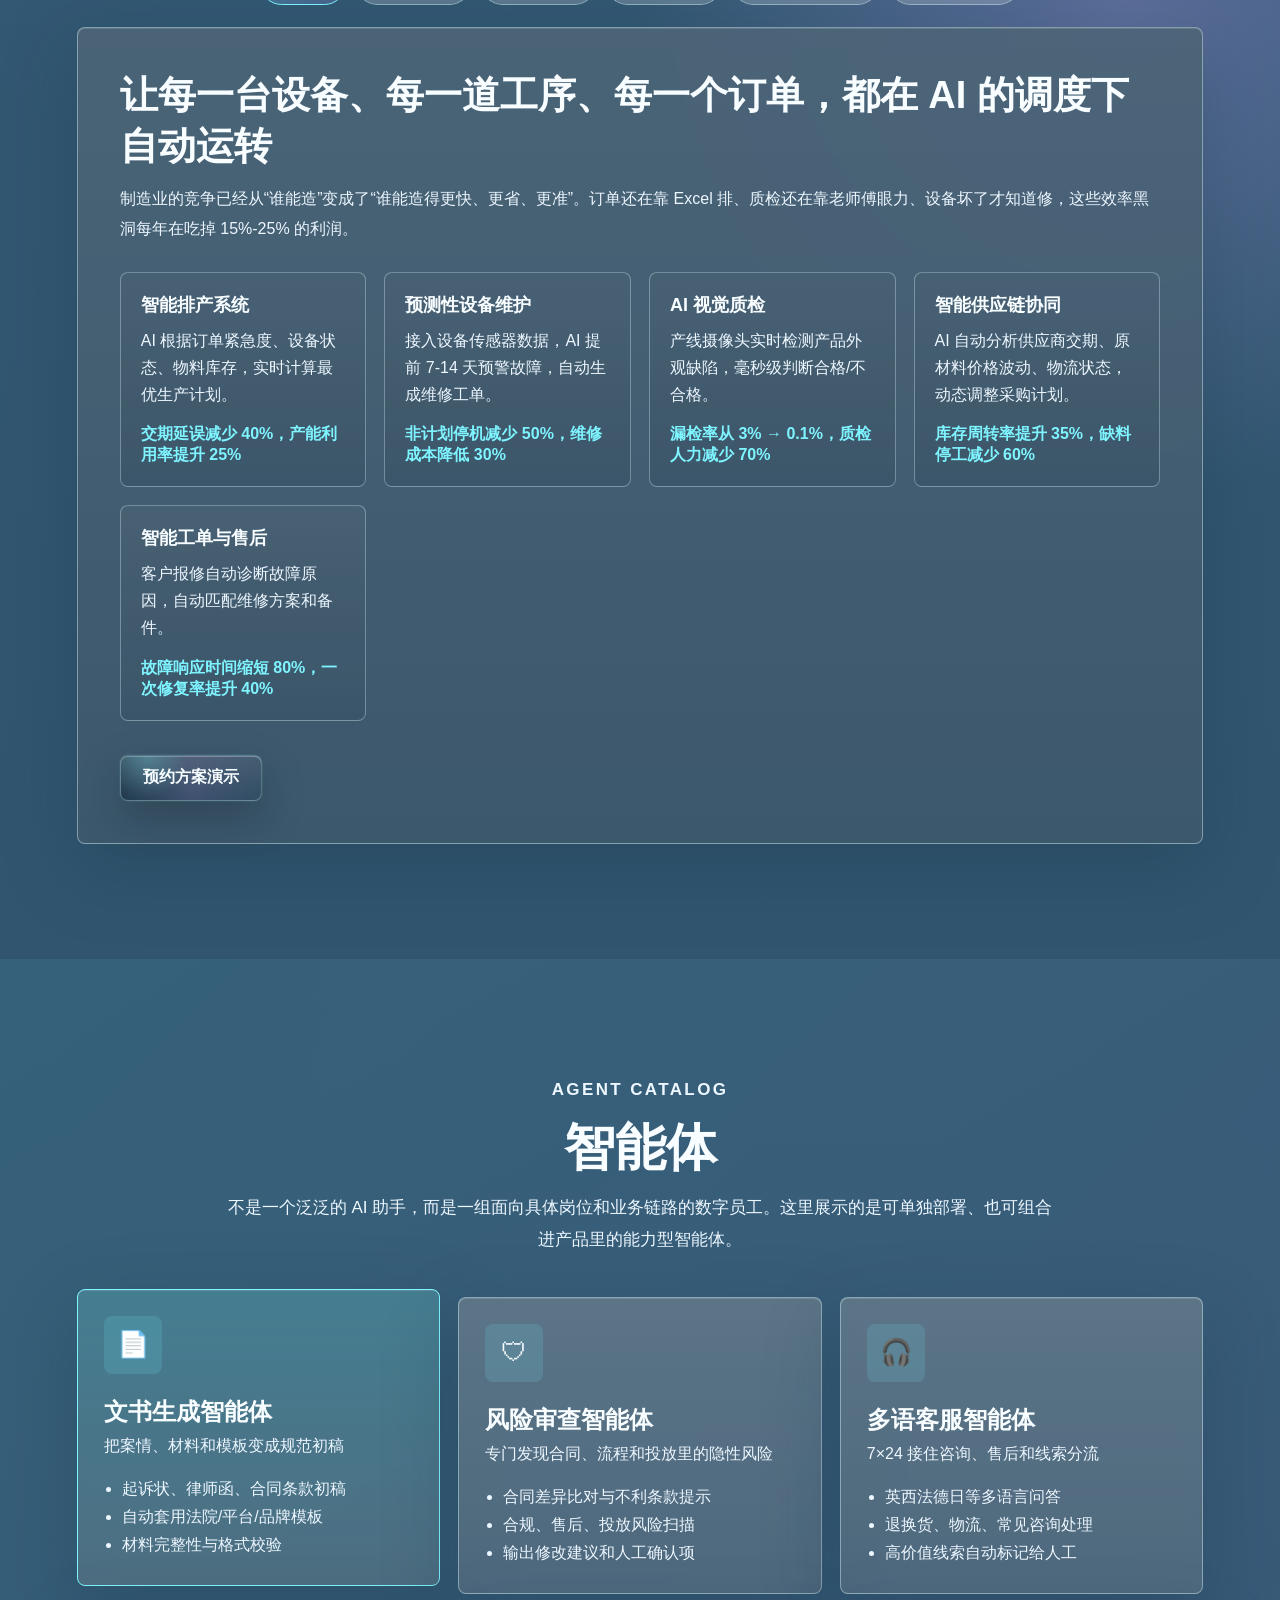
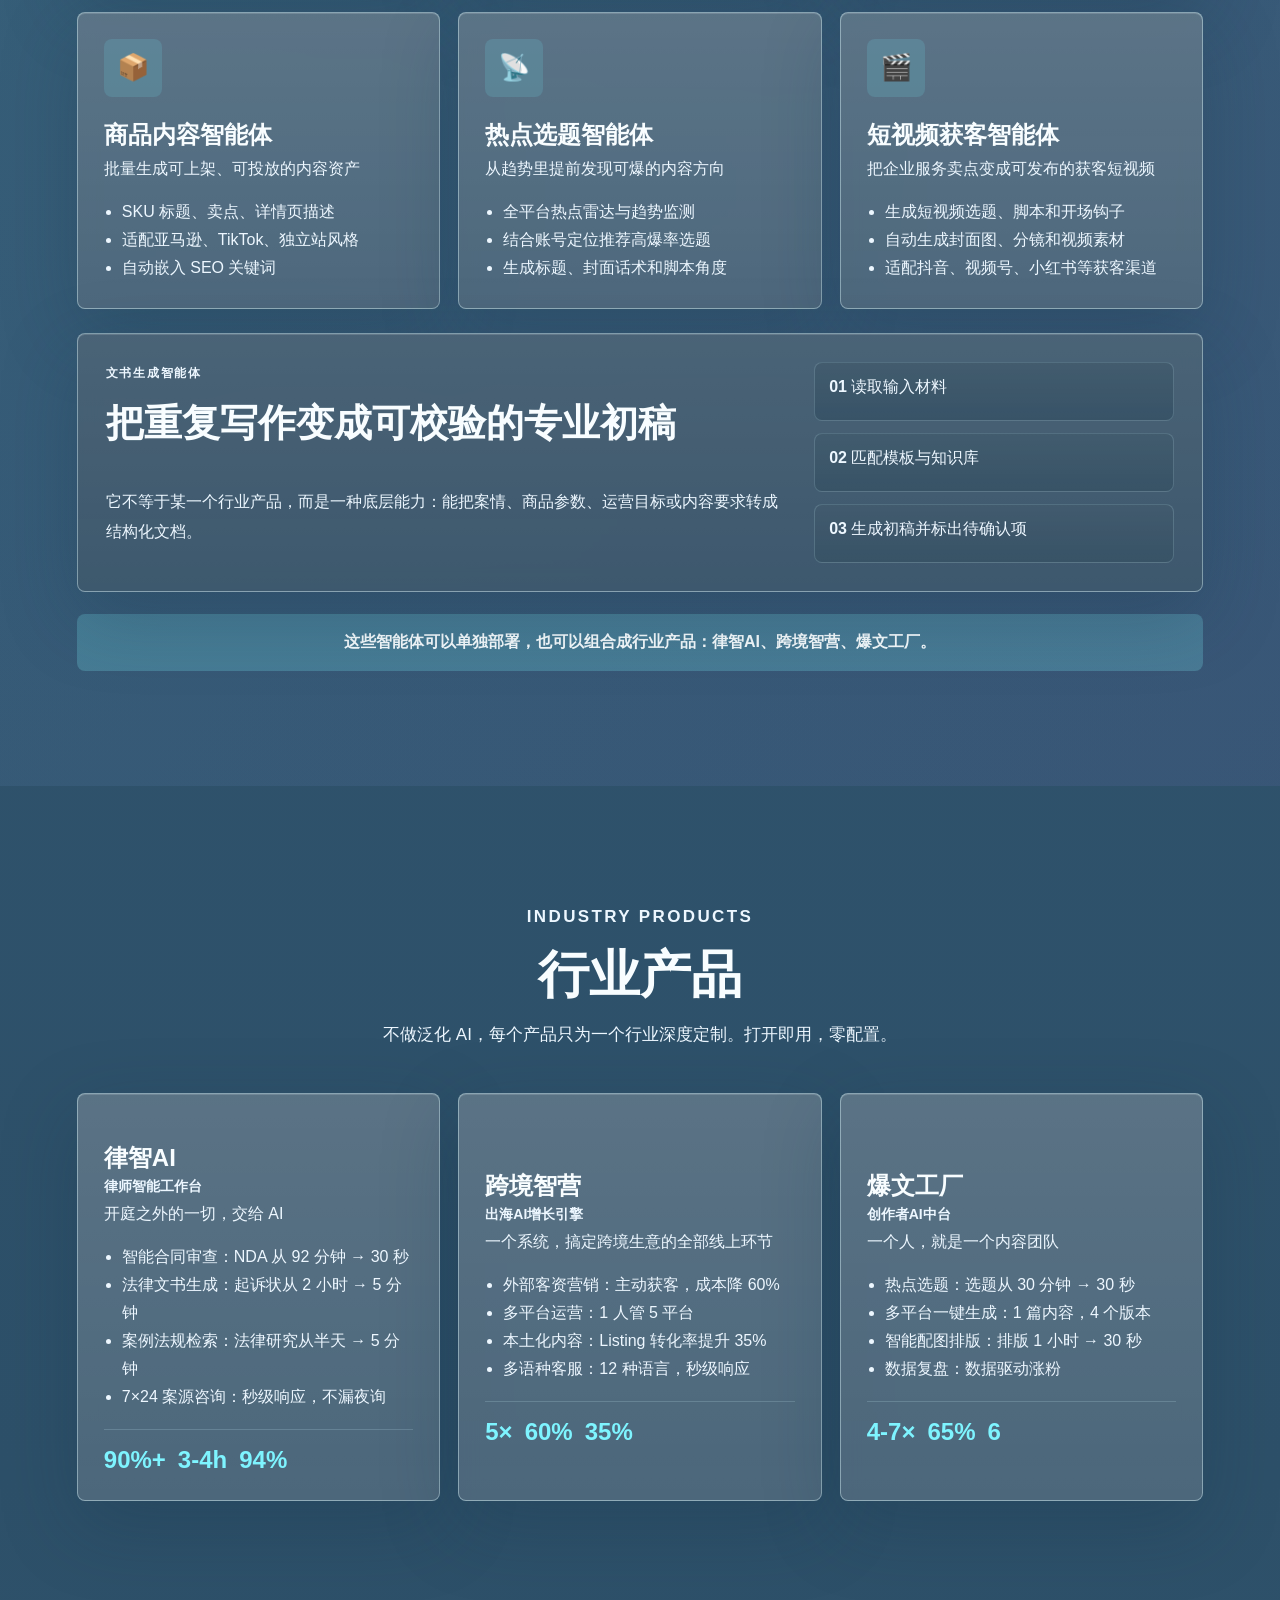
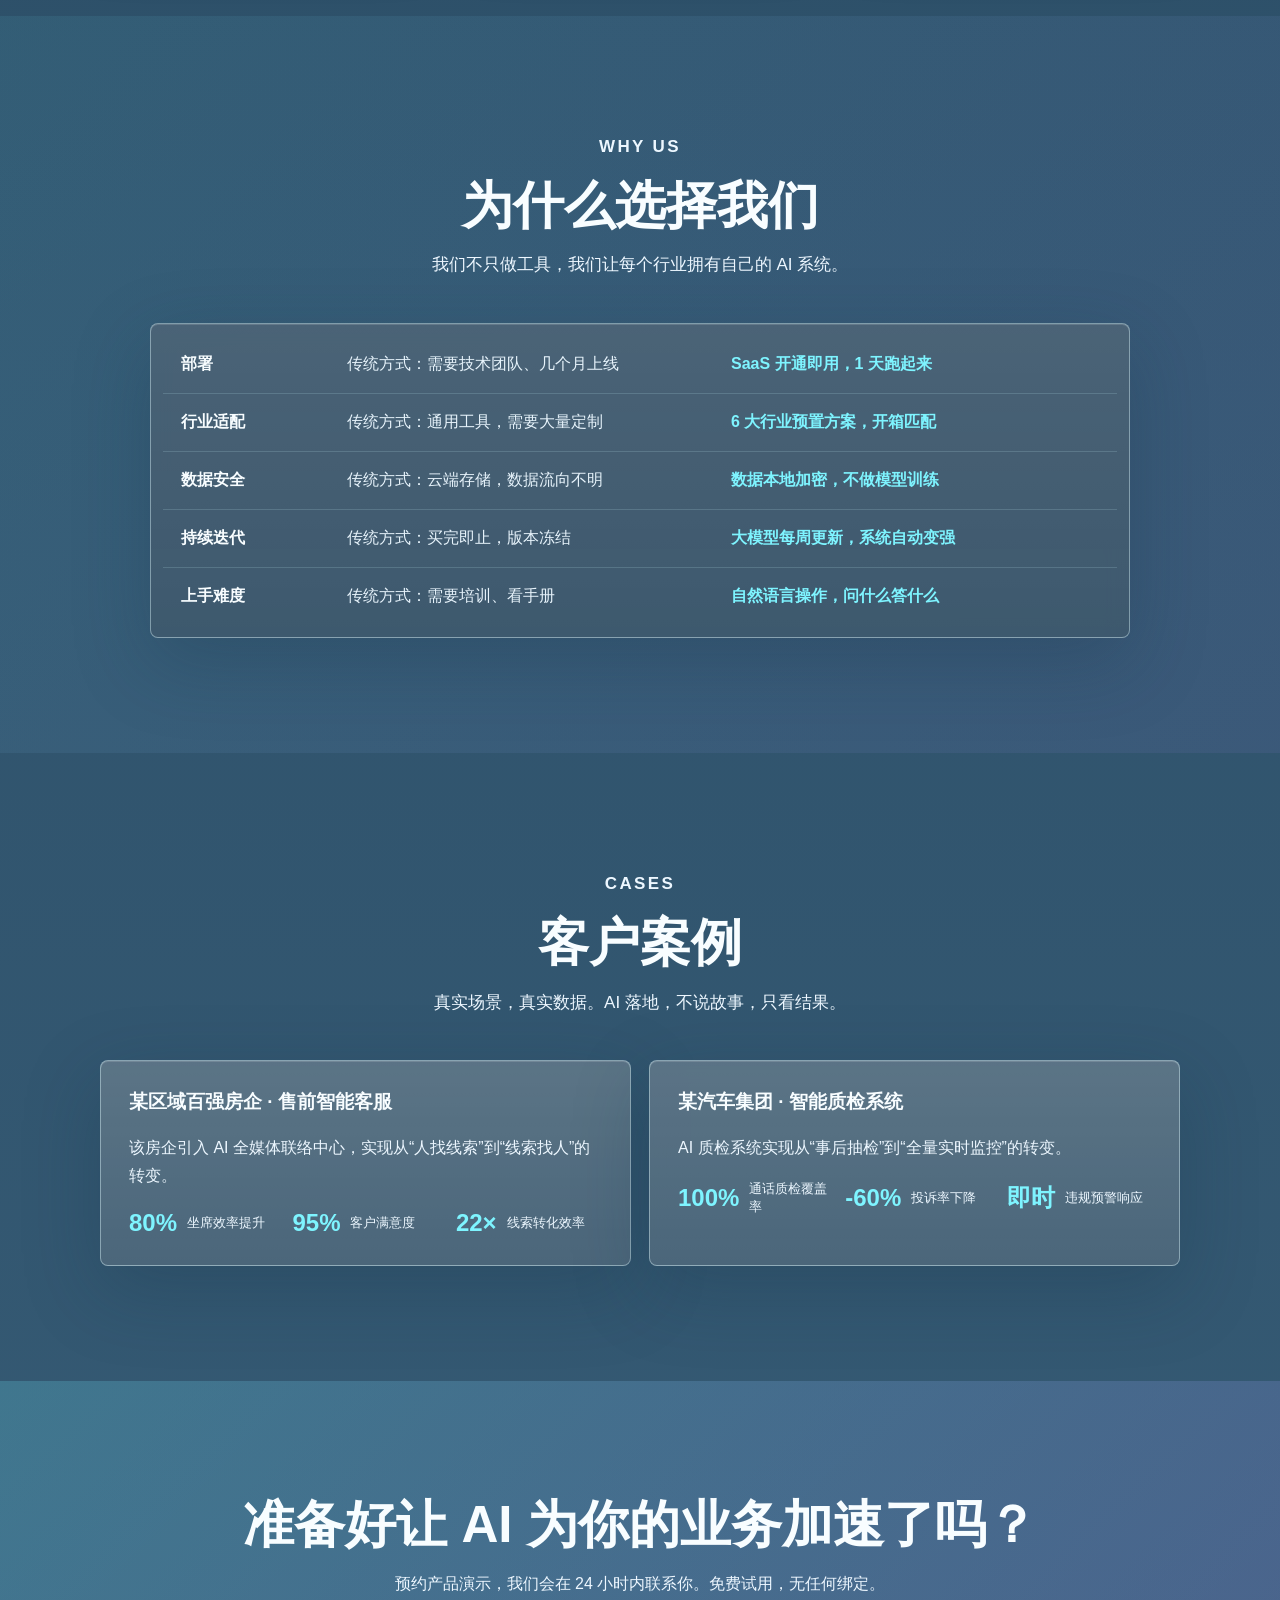
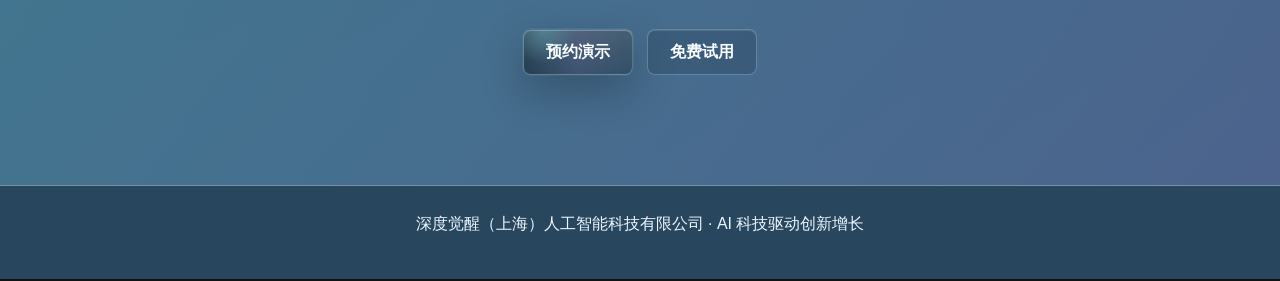
==== commit 453be8c3: "Connect website AI advisor to backend" ====
--- a/index.html
+++ b/index.html
@@ -466,6 +466,7 @@
       };
     </script>
     <script src="script.js"></script>
+    <script src="assets/ai-config.js?v=20260615-2"></script>
     <script>
       window.AI_DIGITAL_HUMAN_CONFIG = {
         brandName: "深度觉醒 AI 顾问",
@@ -478,10 +479,12 @@
           "assets/ai-avatar-strategist.png",
           "assets/ai-avatar-operator.png"
         ],
-        endpoint: "http://127.0.0.1:8890/api/customer-service/chat",
+        endpoint: window.COMPANY_AI_ENDPOINT || "http://8.210.39.222/v1/chat",
+        apiKey: window.COMPANY_AI_API_KEY || "",
+        sessionNamespace: "company-site-v2",
         quickQuestions: ["我们有哪些智能体？", "律师适合哪个产品？", "跨境电商怎么用？", "预约演示"]
       };
     </script>
-    <script src="assets/ai-widget.js"></script>
+    <script src="assets/ai-widget.js?v=20260615-2"></script>
   </body>
 </html>
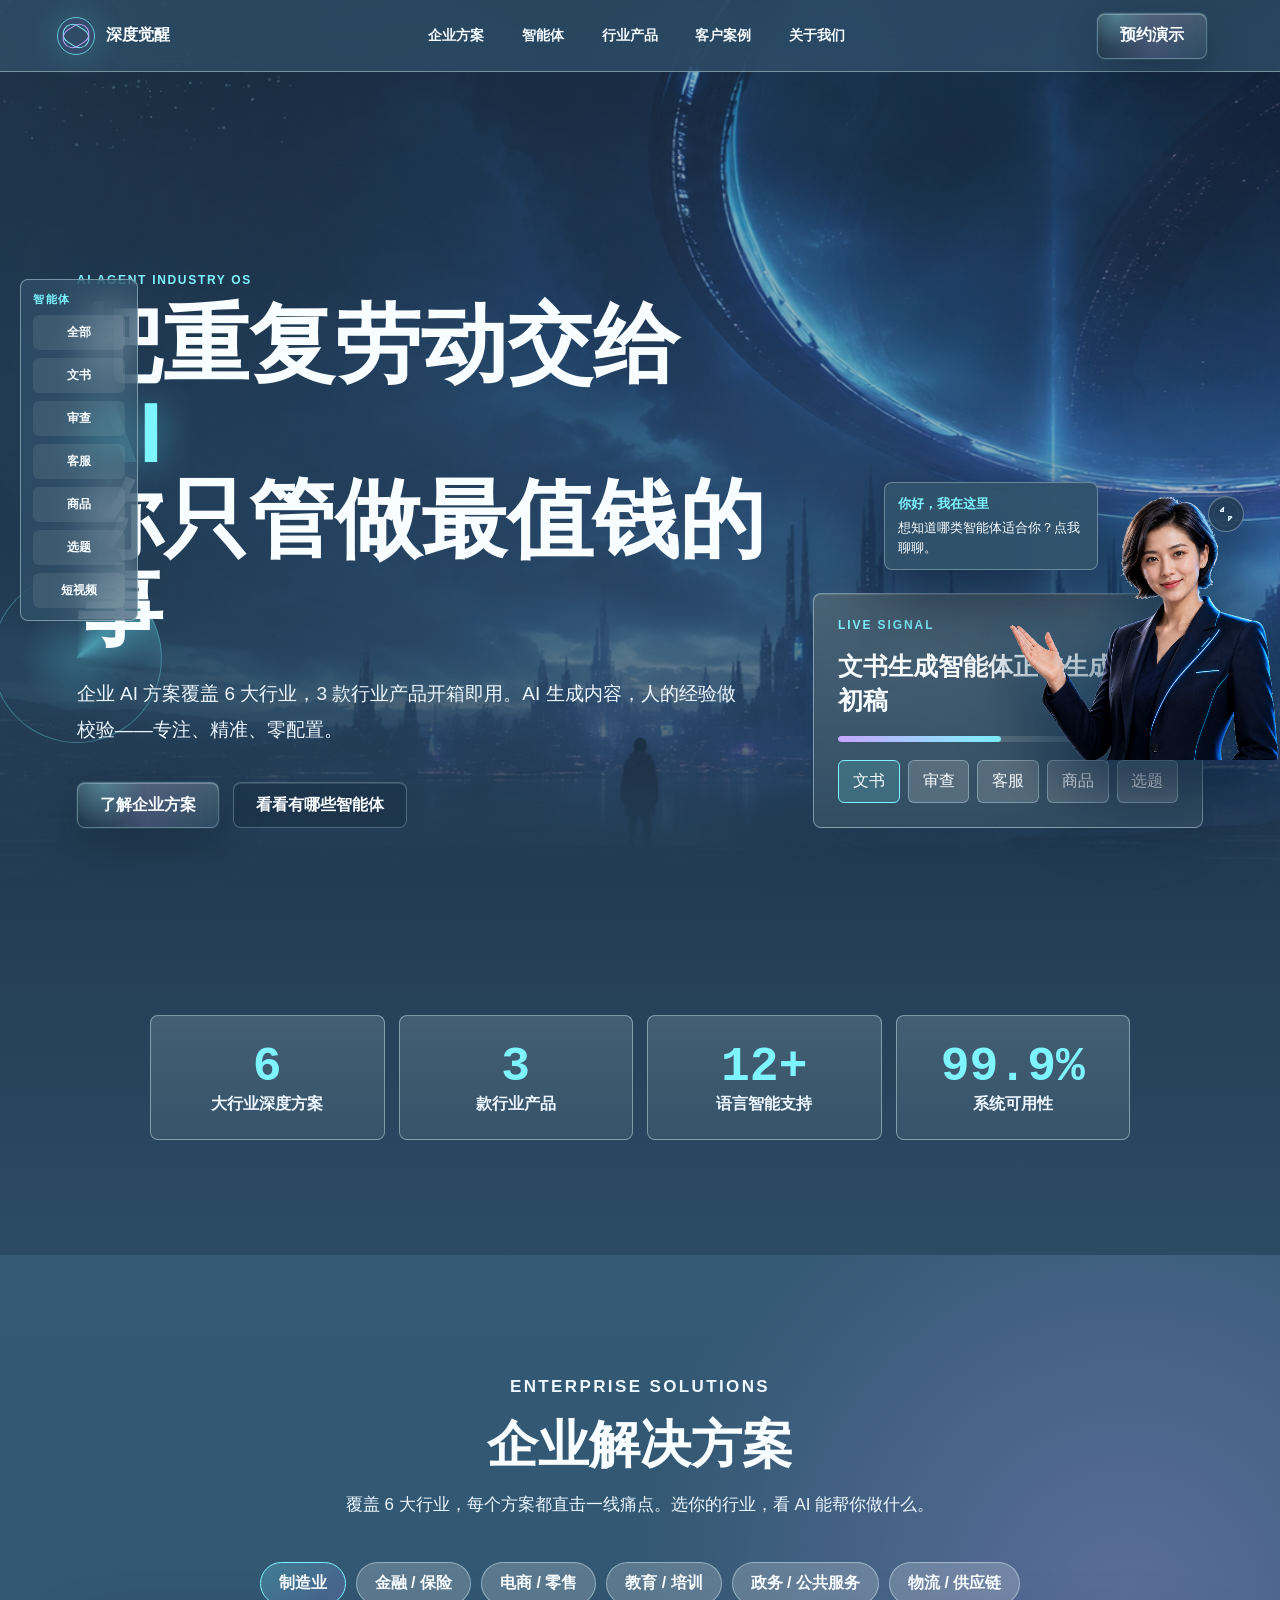
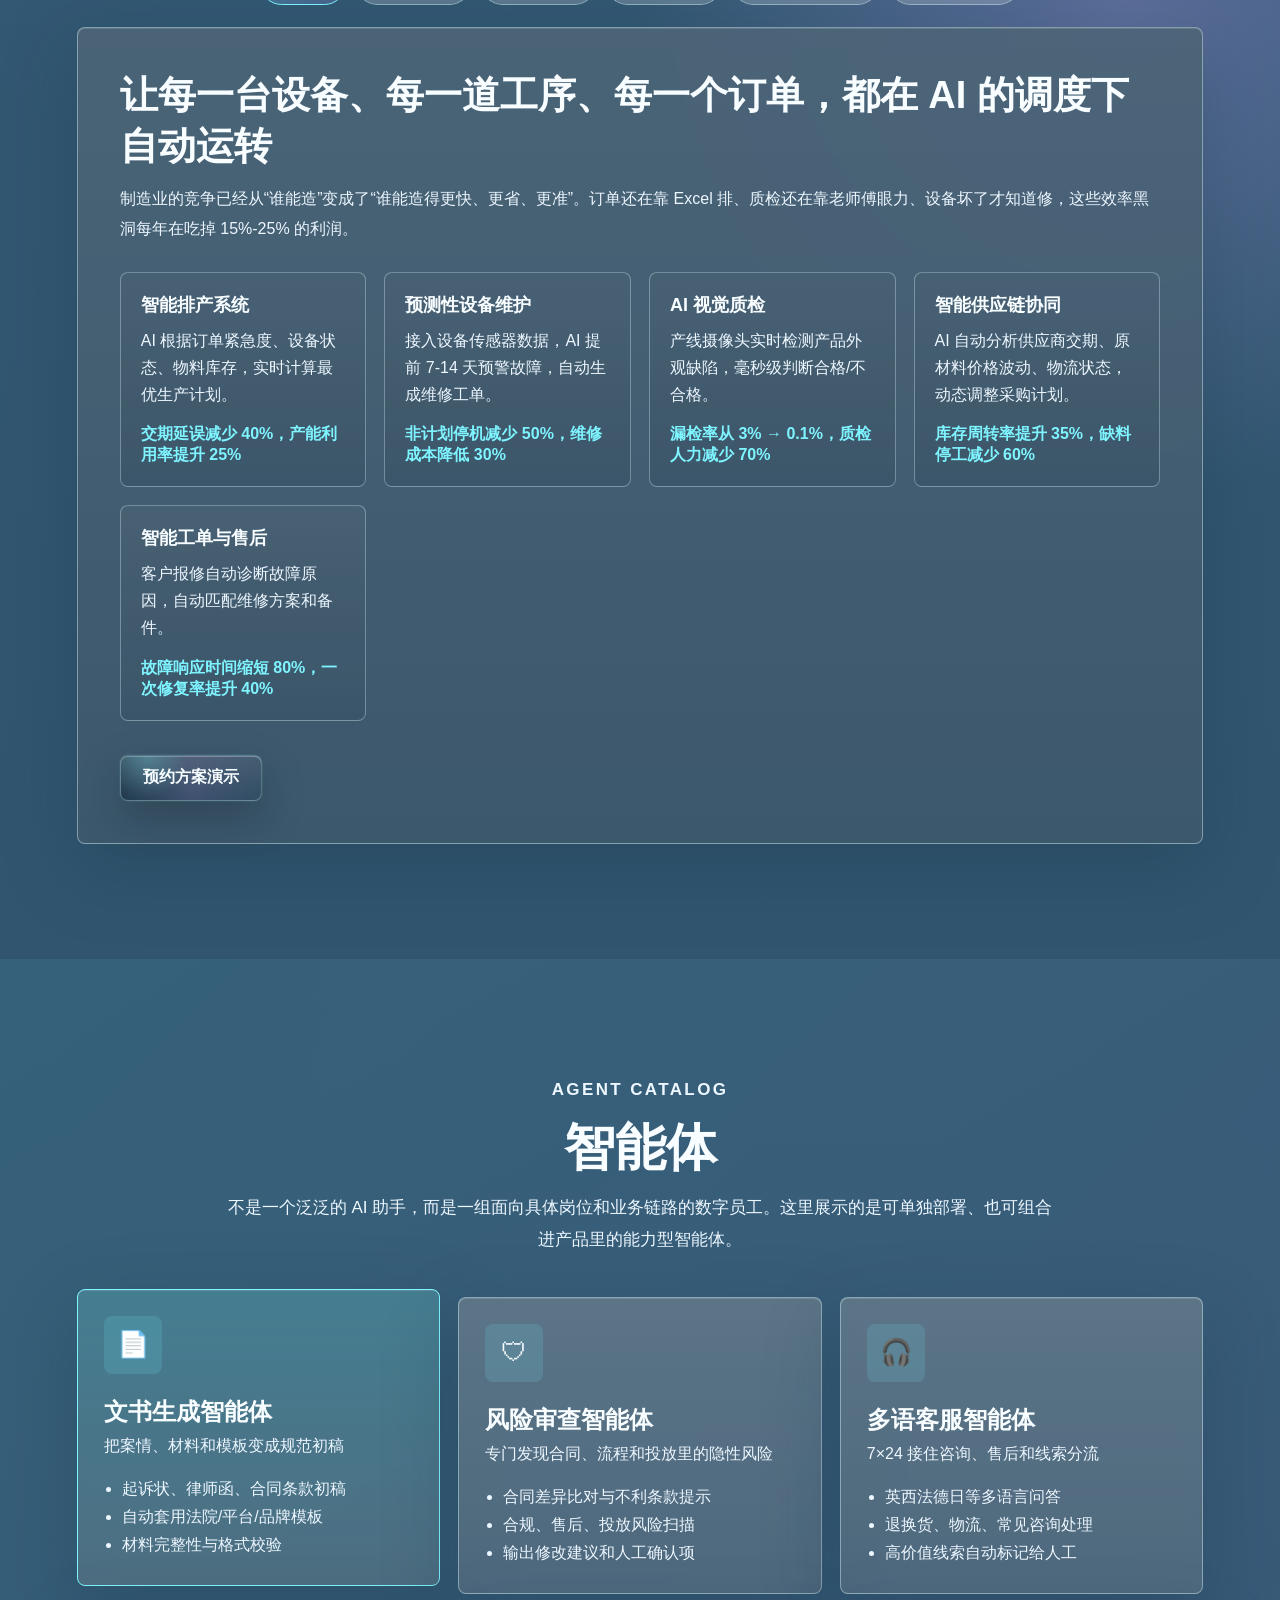
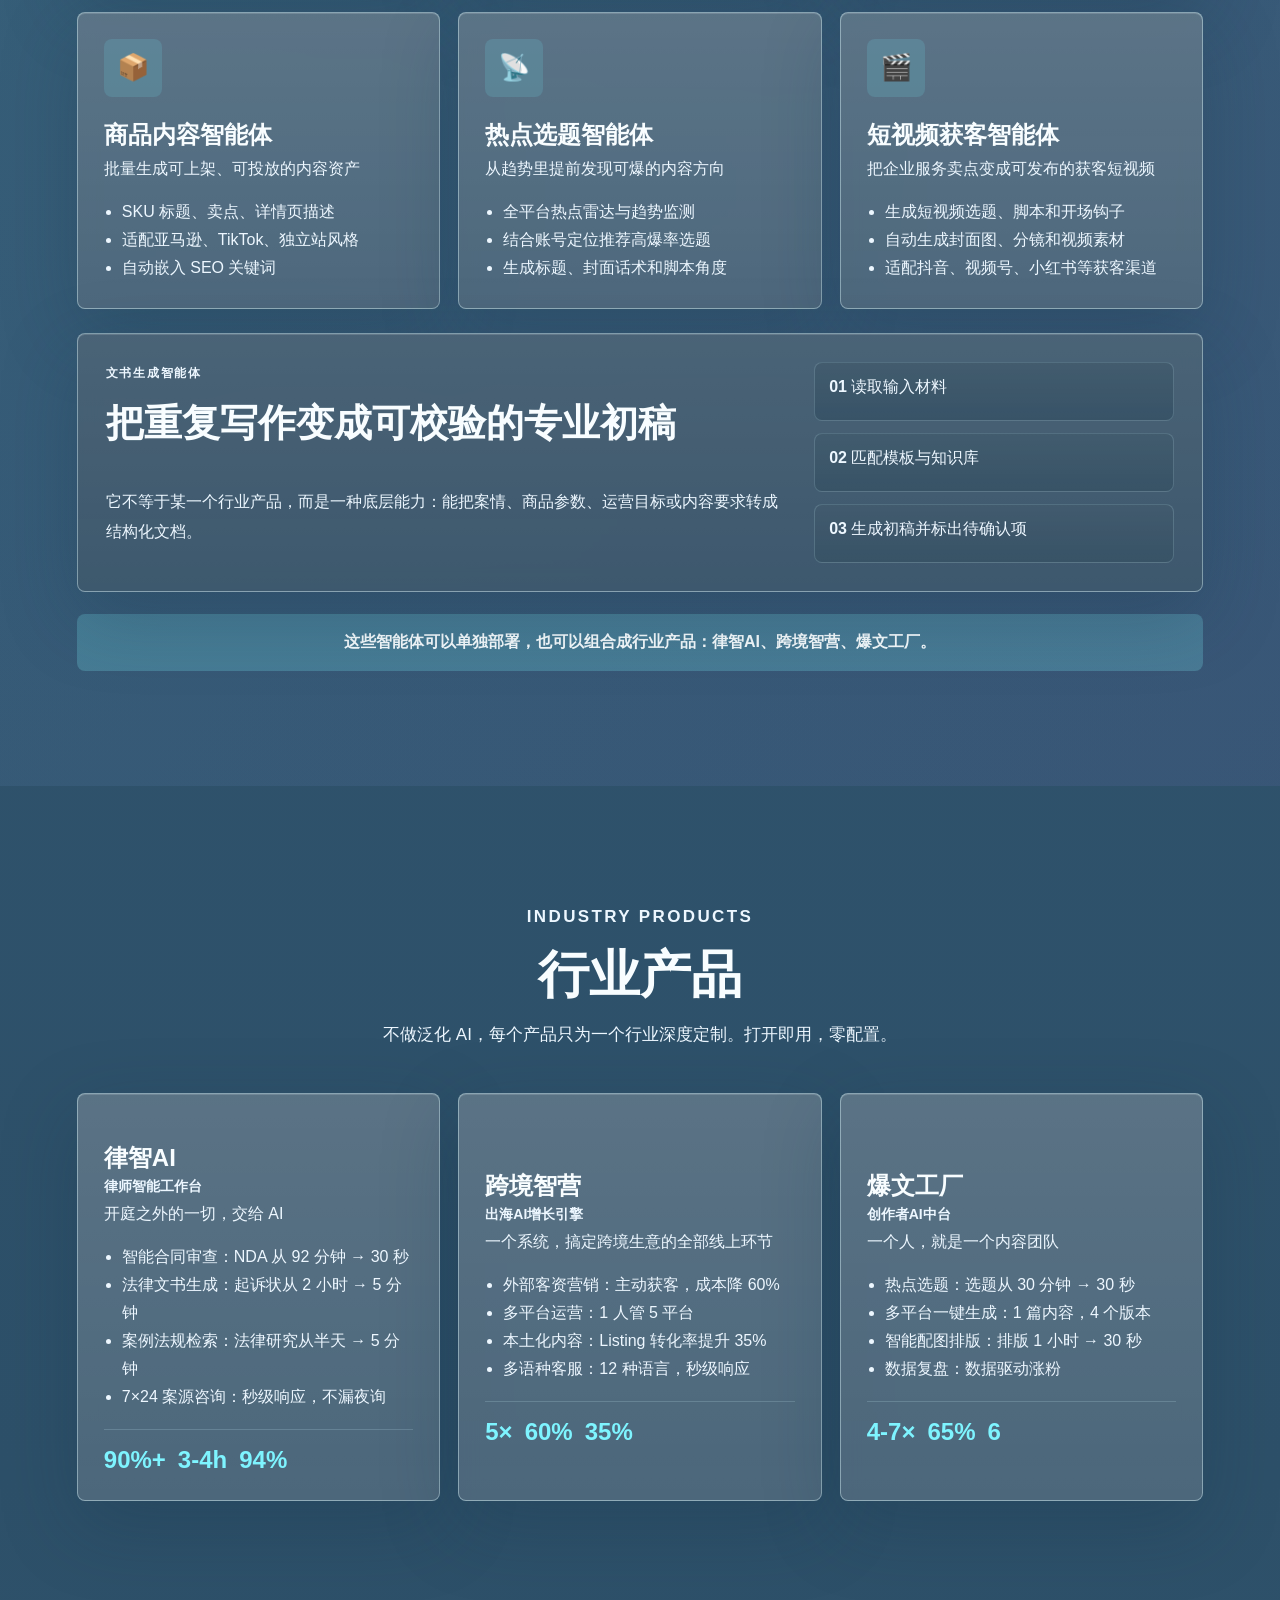
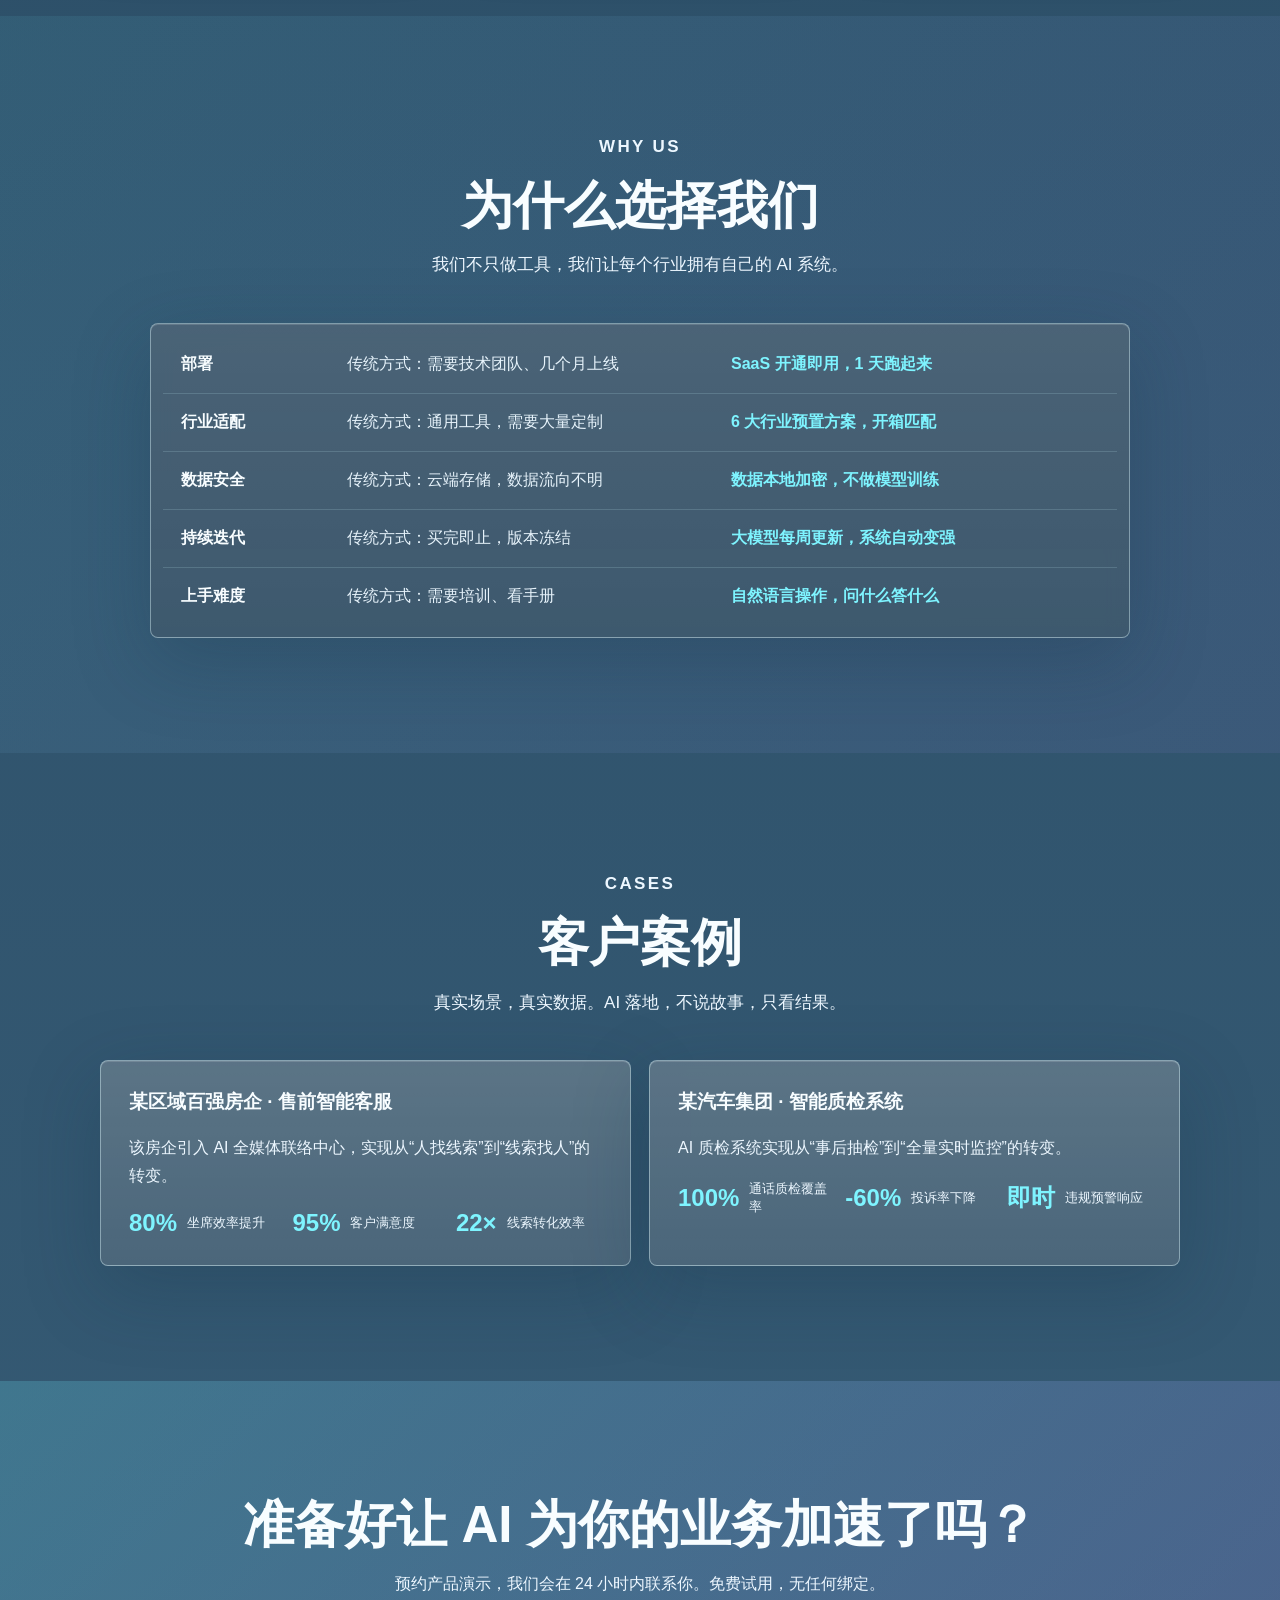
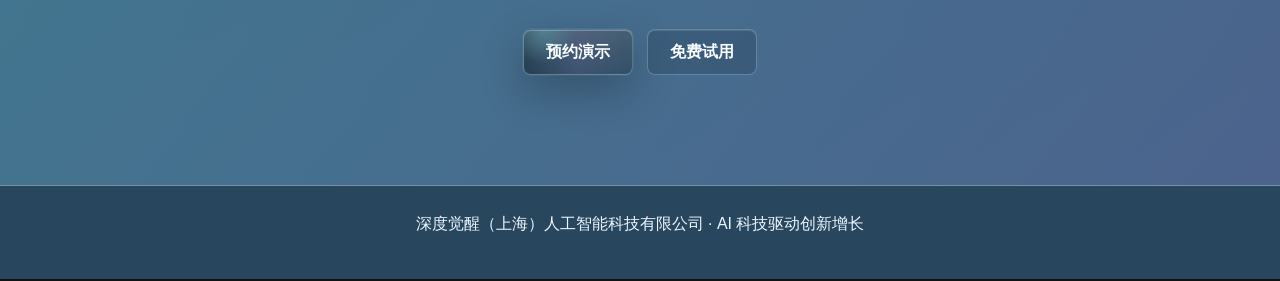
==== commit 74566d9b: "Polish AI chat widget conversation UI" ====
--- a/index.html
+++ b/index.html
@@ -5,7 +5,7 @@
     <meta name="viewport" content="width=device-width, initial-scale=1" />
     <title>深度觉醒 | AI 行业智能工作台</title>
     <meta name="description" content="深度觉醒为企业提供 AI 行业解决方案，并打造律智AI、跨境智营、爆文工厂等行业产品。" />
-    <link rel="stylesheet" href="assets/ai-widget.css" />
+    <link rel="stylesheet" href="assets/ai-widget.css?v=20260616-4" />
     <link rel="stylesheet" href="styles.css" />
   </head>
   <body>
@@ -466,7 +466,7 @@
       };
     </script>
     <script src="script.js"></script>
-    <script src="assets/ai-config.js?v=20260615-2"></script>
+    <script src="assets/ai-config.js?v=20260616-4"></script>
     <script>
       window.AI_DIGITAL_HUMAN_CONFIG = {
         brandName: "深度觉醒 AI 顾问",
@@ -485,6 +485,6 @@
         quickQuestions: ["我们有哪些智能体？", "律师适合哪个产品？", "跨境电商怎么用？", "预约演示"]
       };
     </script>
-    <script src="assets/ai-widget.js?v=20260615-2"></script>
+    <script src="assets/ai-widget.js?v=20260616-4"></script>
   </body>
 </html>
--- a/assets/ai-widget.css
+++ b/assets/ai-widget.css
@@ -264,8 +264,9 @@
   display: grid;
   grid-template-rows: auto minmax(0, 1fr) auto;
   width: min(392px, calc(100vw - 28px));
-  height: min(620px, calc(100vh - 112px));
+  height: min(660px, calc(100vh - 92px));
   overflow: hidden;
+  overscroll-behavior: contain;
   border: 1px solid rgba(125, 211, 252, 0.34);
   border-radius: 8px;
   background:
@@ -441,32 +442,108 @@
 .ai-human-messages {
   display: flex;
   flex-direction: column;
-  gap: 10px;
+  gap: 12px;
   overflow-y: auto;
-  padding: 14px;
+  overflow-x: hidden;
+  overscroll-behavior: contain;
+  touch-action: pan-y;
+  scrollbar-color: rgba(103, 232, 249, 0.32) rgba(15, 34, 55, 0.18);
+  scrollbar-width: thin;
+  padding: 16px 14px;
   background:
     radial-gradient(circle at 20% 0%, rgba(56, 189, 248, 0.08), transparent 36%),
     #07111f;
 }
 
+.ai-human-messages::-webkit-scrollbar {
+  width: 8px;
+}
+
+.ai-human-messages::-webkit-scrollbar-track {
+  background: rgba(15, 34, 55, 0.18);
+  border-radius: 999px;
+}
+
+.ai-human-messages::-webkit-scrollbar-thumb {
+  border: 2px solid rgba(15, 34, 55, 0.18);
+  border-radius: 999px;
+  background:
+    linear-gradient(180deg, rgba(103, 232, 249, 0.42), rgba(167, 139, 250, 0.34));
+}
+
+.ai-human-messages::-webkit-scrollbar-thumb:hover {
+  background:
+    linear-gradient(180deg, rgba(126, 244, 255, 0.56), rgba(196, 181, 253, 0.46));
+}
+
 .ai-human-message {
-  max-width: 86%;
+  display: flex;
+  align-items: flex-start;
+  gap: 9px;
+  width: 100%;
+  min-width: 0;
+  font-size: 14px;
+  line-height: 1.65;
+}
+
+.ai-human-message.bot {
+  justify-content: flex-start;
+}
+
+.ai-human-message.user {
+  justify-content: flex-start;
+  flex-direction: row-reverse;
+}
+
+.ai-human-message-avatar {
+  flex: 0 0 auto;
+  display: inline-grid;
+  place-items: center;
+  width: 30px;
+  height: 30px;
+  margin-top: 2px;
+  overflow: hidden;
+  border: 1px solid rgba(125, 211, 252, 0.26);
+  border-radius: 50%;
+  background: rgba(15, 34, 55, 0.86);
+  color: #dff7ff;
+  font-size: 12px;
+  font-weight: 700;
+  box-shadow: 0 8px 18px rgba(2, 6, 23, 0.2);
+}
+
+.ai-human-message-avatar img {
+  width: 100%;
+  height: 100%;
+  object-fit: cover;
+  object-position: top center;
+}
+
+.ai-human-message.user .ai-human-message-avatar {
+  border-color: rgba(147, 197, 253, 0.42);
+  background: linear-gradient(135deg, #67e8f9, #93c5fd);
+  color: #031421;
+}
+
+.ai-human-message-bubble {
+  position: relative;
+  max-width: min(78%, 284px);
+  min-width: 0;
   border-radius: 8px;
   padding: 10px 12px;
-  font-size: 14px;
-  line-height: 1.65;
-}
-
-.ai-human-message.bot {
-  align-self: flex-start;
+  overflow-wrap: anywhere;
+  word-break: break-word;
+  white-space: pre-wrap;
+}
+
+.ai-human-message.bot .ai-human-message-bubble {
   border: 1px solid var(--ai-widget-line);
   background: rgba(15, 34, 55, 0.72);
   color: #f8fbff;
   box-shadow: 0 10px 24px rgba(2, 6, 23, 0.2);
 }
 
-.ai-human-message.user {
-  align-self: flex-end;
+.ai-human-message.user .ai-human-message-bubble {
   color: #031421;
   background: linear-gradient(135deg, #67e8f9, #93c5fd);
 }
@@ -715,7 +792,11 @@
   .ai-human-panel {
     right: -7px;
     bottom: 0;
-    height: min(600px, calc(100vh - 92px));
+    height: min(632px, calc(100vh - 72px));
+  }
+
+  .ai-human-message-bubble {
+    max-width: min(76%, 260px);
   }
 
   .ai-human-launcher-label span {
--- a/styles.css
+++ b/styles.css
@@ -519,7 +519,7 @@
 
 .ai-human-presence-bubble,
 .ai-human-panel,
-.ai-human-message.bot,
+.ai-human-message.bot .ai-human-message-bubble,
 .ai-human-form,
 .ai-human-quick,
 .ai-human-messages {
@@ -547,9 +547,15 @@
 .ai-human-presence-cta,
 .ai-human-launcher,
 .ai-human-send,
-.ai-human-message.user {
+.ai-human-message.user .ai-human-message-bubble,
+.ai-human-message.user .ai-human-message-avatar {
   color: #06111a;
   background: linear-gradient(135deg, var(--cyan), var(--violet));
+}
+
+.ai-human-message-avatar {
+  border-color: rgba(221, 249, 255, 0.32);
+  background: rgba(255, 255, 255, 0.16);
 }
 
 .ai-human-hero {
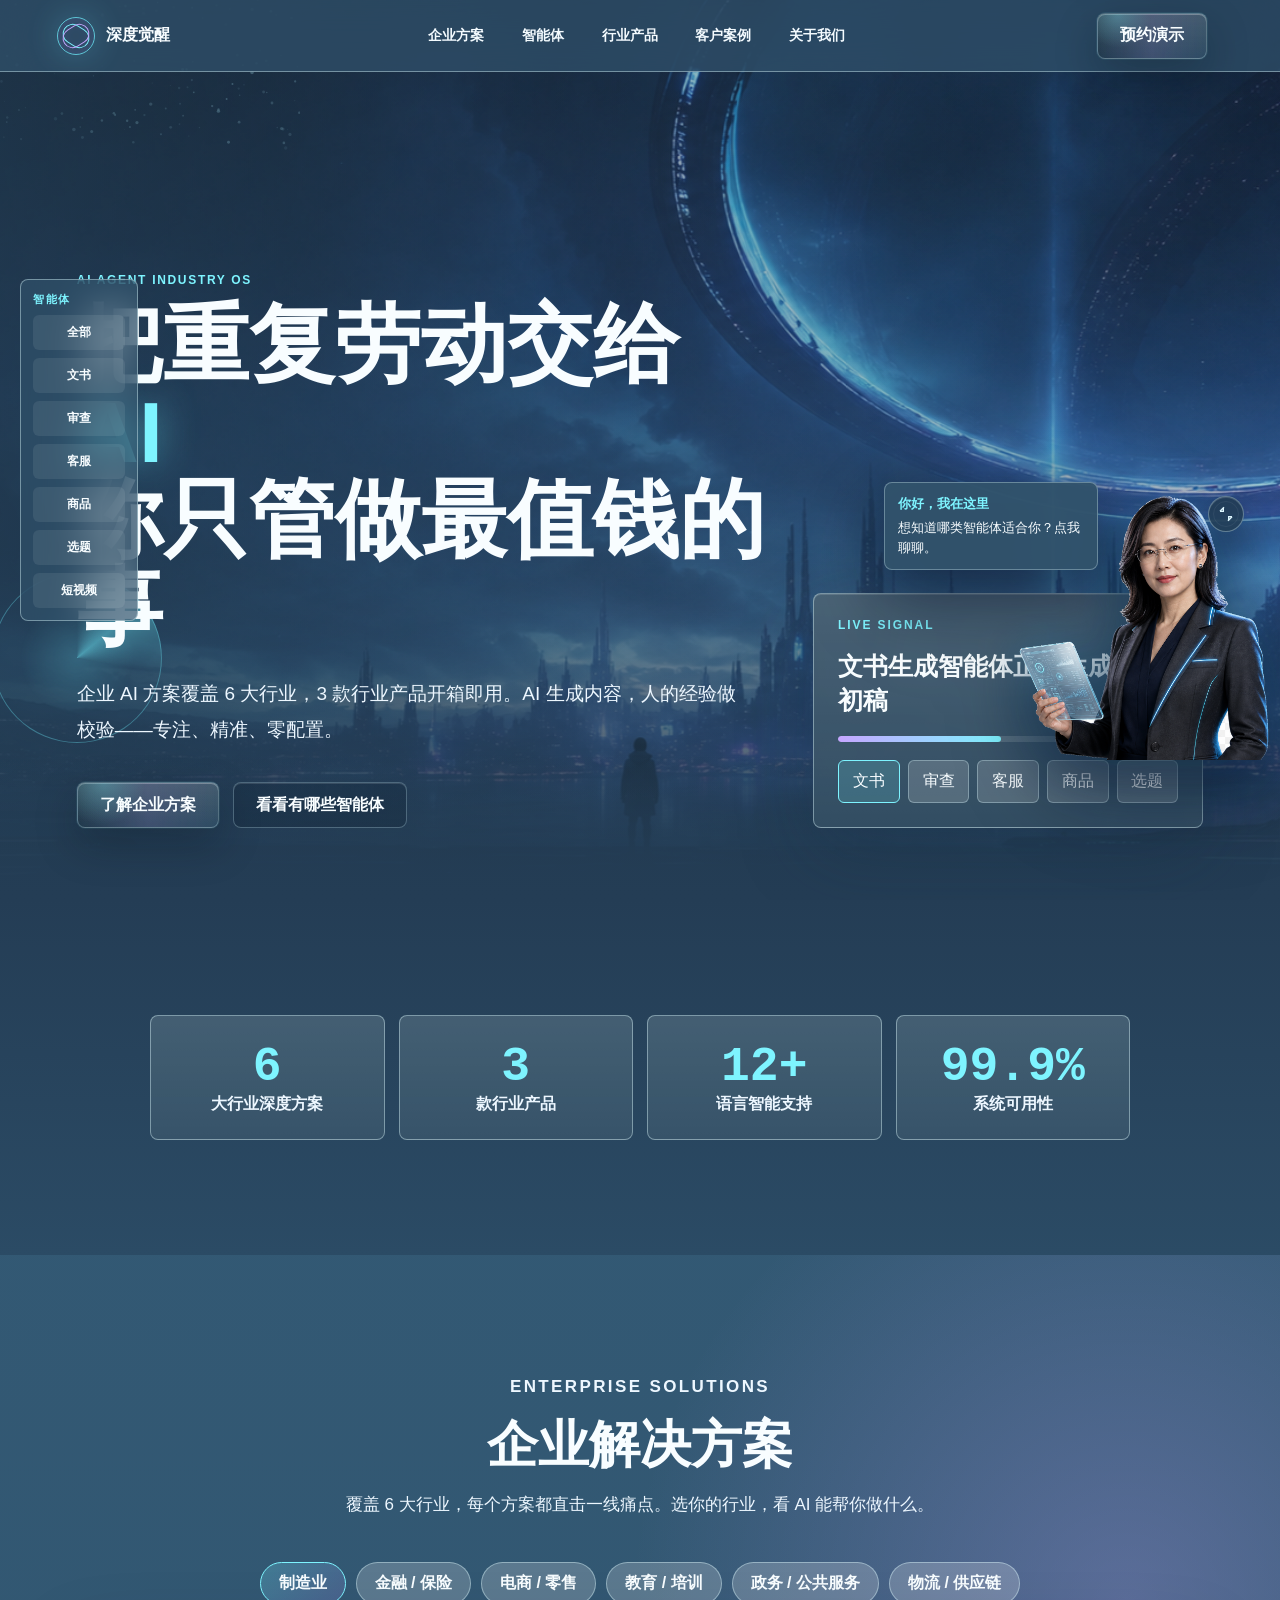
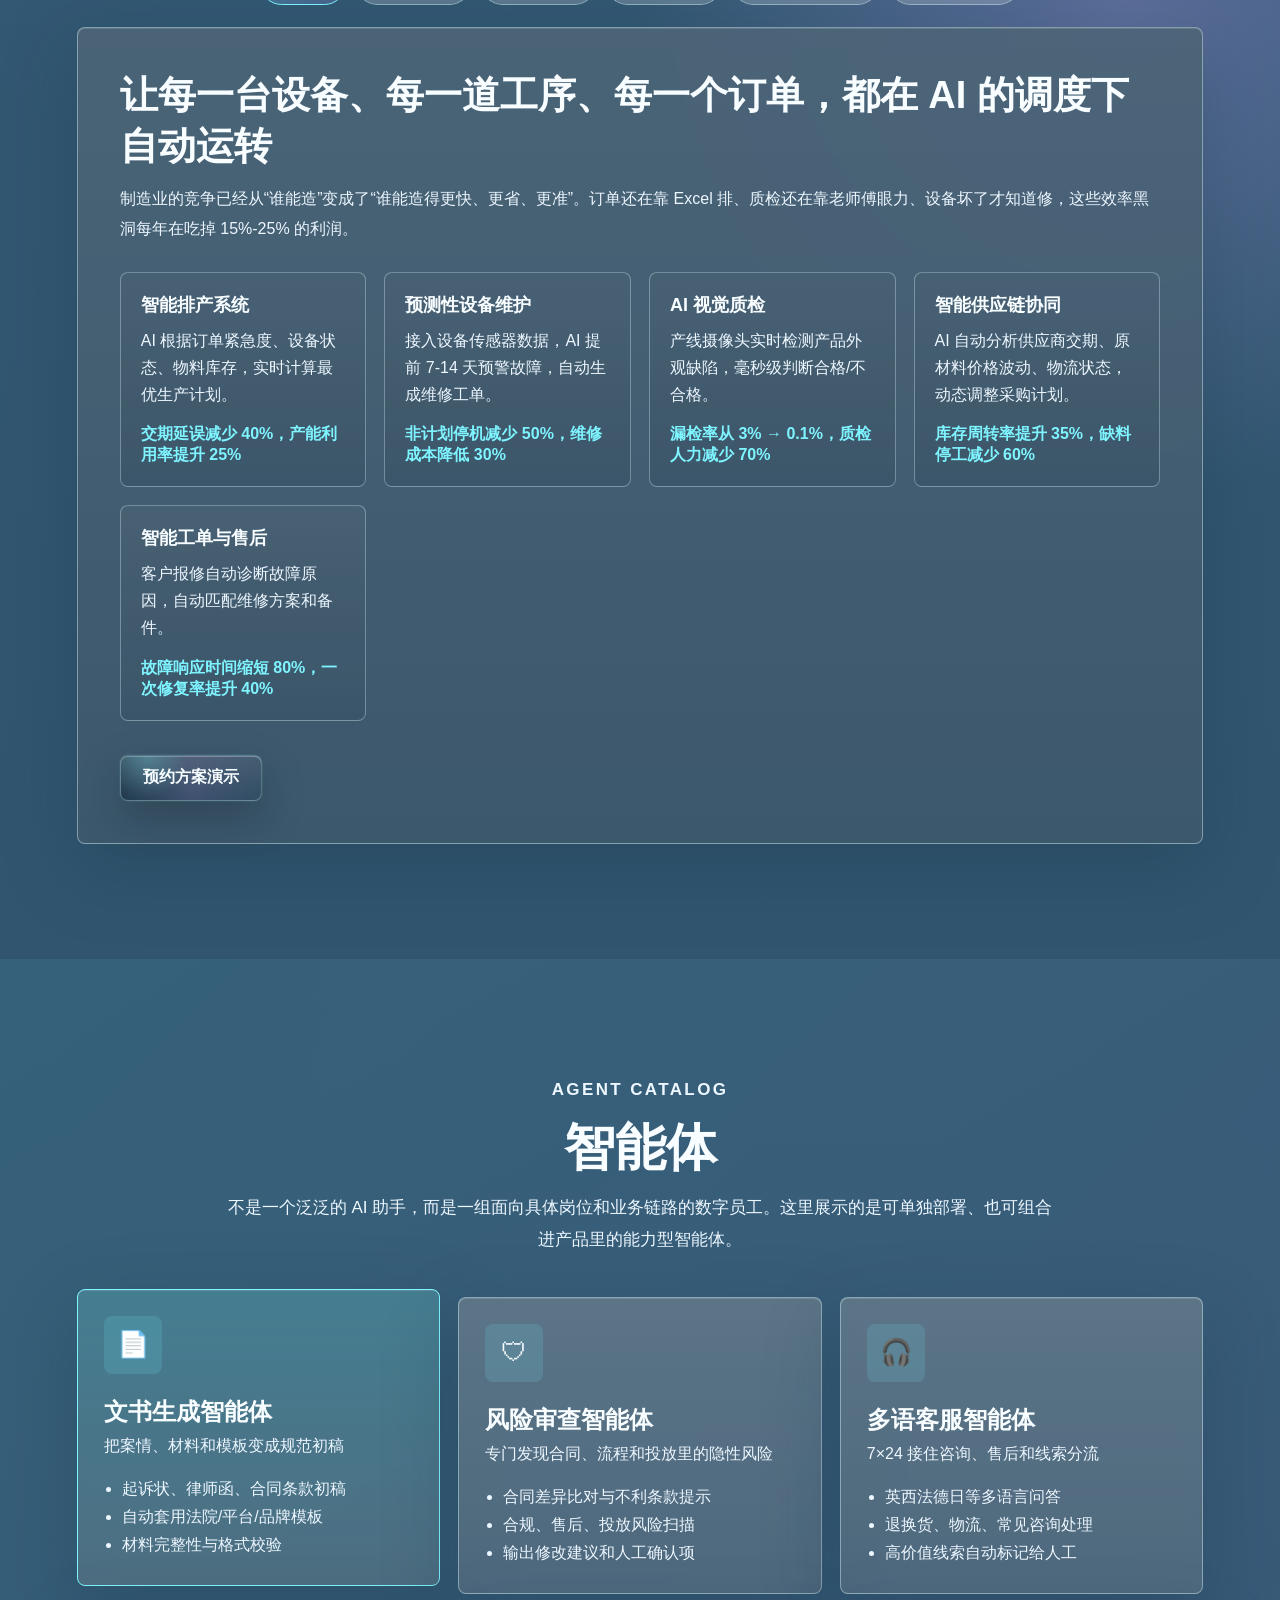
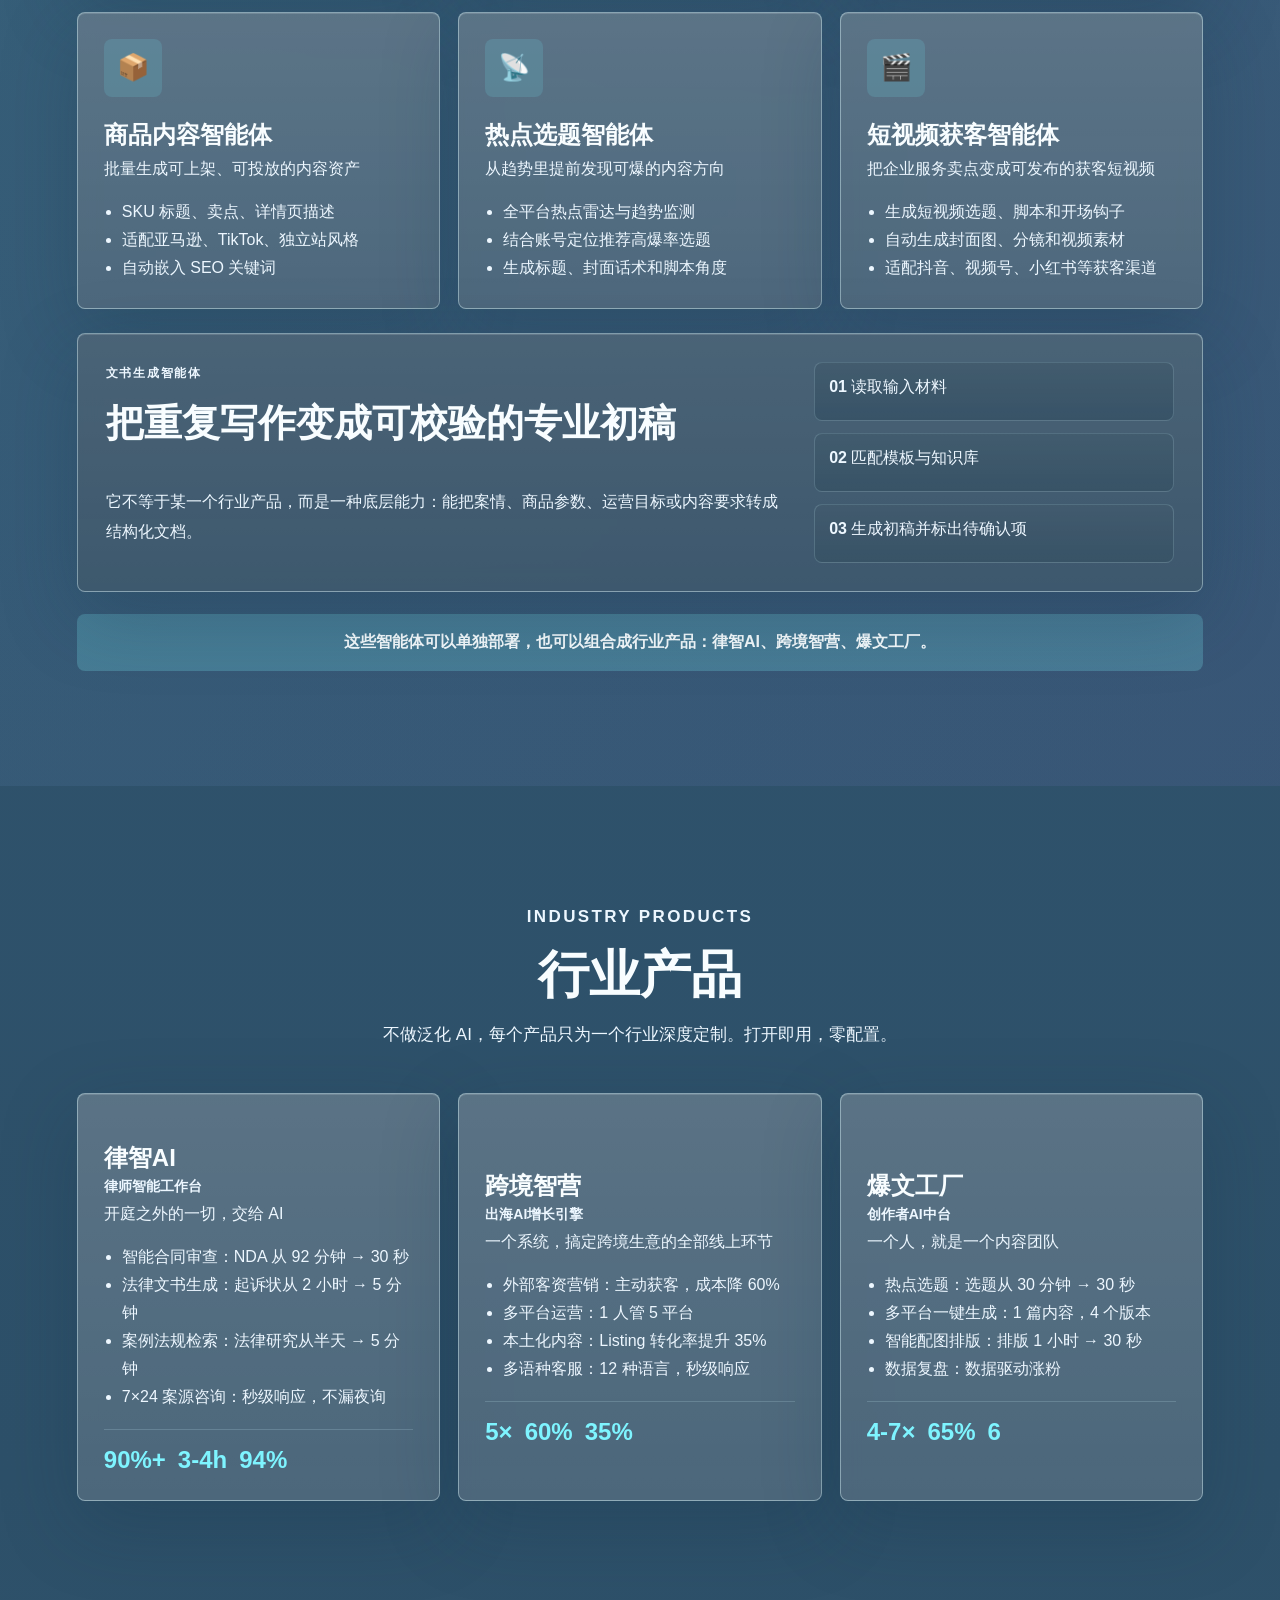
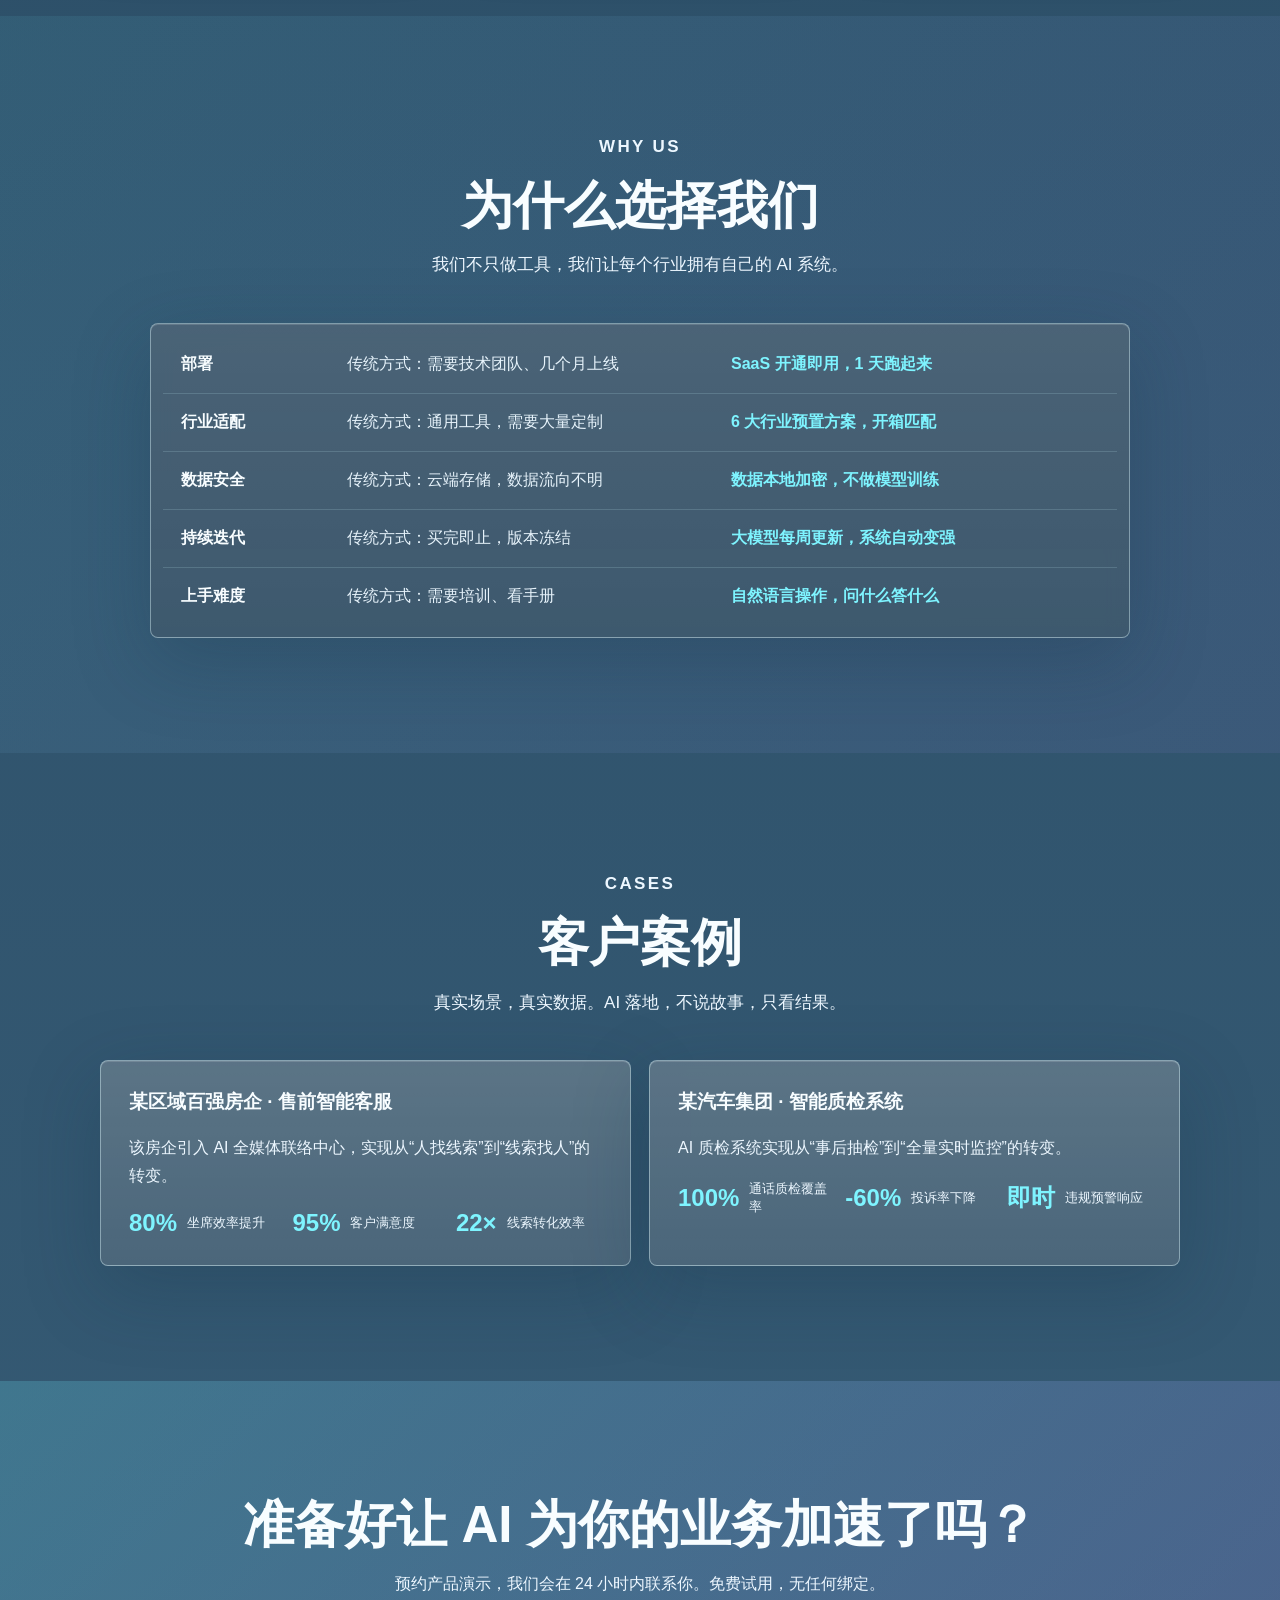
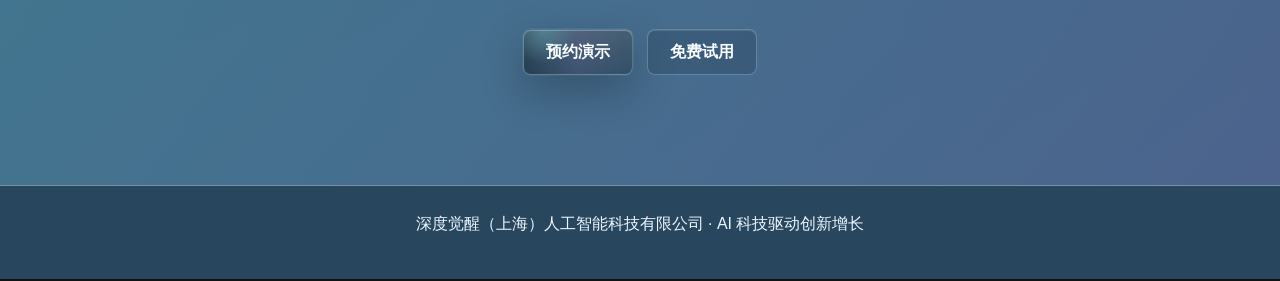
==== commit ee7b4ea2: "Add typing indicator to AI chat widget" ====
--- a/index.html
+++ b/index.html
@@ -5,7 +5,7 @@
     <meta name="viewport" content="width=device-width, initial-scale=1" />
     <title>深度觉醒 | AI 行业智能工作台</title>
     <meta name="description" content="深度觉醒为企业提供 AI 行业解决方案，并打造律智AI、跨境智营、爆文工厂等行业产品。" />
-    <link rel="stylesheet" href="assets/ai-widget.css?v=20260616-4" />
+    <link rel="stylesheet" href="assets/ai-widget.css?v=20260616-5" />
     <link rel="stylesheet" href="styles.css" />
   </head>
   <body>
@@ -485,6 +485,6 @@
         quickQuestions: ["我们有哪些智能体？", "律师适合哪个产品？", "跨境电商怎么用？", "预约演示"]
       };
     </script>
-    <script src="assets/ai-widget.js?v=20260616-4"></script>
+    <script src="assets/ai-widget.js?v=20260616-5"></script>
   </body>
 </html>
--- a/assets/ai-widget.css
+++ b/assets/ai-widget.css
@@ -548,6 +548,40 @@
   background: linear-gradient(135deg, #67e8f9, #93c5fd);
 }
 
+.ai-human-message.ai-human-typing .ai-human-message-bubble {
+  display: inline-flex;
+  align-items: center;
+  gap: 8px;
+  color: rgba(248, 251, 255, 0.82);
+}
+
+.ai-human-typing-label {
+  font-size: 13px;
+}
+
+.ai-human-typing-dots {
+  display: inline-flex;
+  align-items: center;
+  gap: 4px;
+  padding-top: 2px;
+}
+
+.ai-human-typing-dots i {
+  width: 5px;
+  height: 5px;
+  border-radius: 50%;
+  background: rgba(103, 232, 249, 0.74);
+  animation: aiHumanTyping 920ms ease-in-out infinite;
+}
+
+.ai-human-typing-dots i:nth-child(2) {
+  animation-delay: 130ms;
+}
+
+.ai-human-typing-dots i:nth-child(3) {
+  animation-delay: 260ms;
+}
+
 .ai-human-quick {
   display: flex;
   flex-wrap: wrap;
@@ -749,6 +783,20 @@
   }
 }
 
+@keyframes aiHumanTyping {
+  0%,
+  80%,
+  100% {
+    opacity: 0.32;
+    transform: translateY(0);
+  }
+
+  40% {
+    opacity: 1;
+    transform: translateY(-3px);
+  }
+}
+
 @media (max-width: 520px) {
   .ai-human-widget {
     right: 12px;
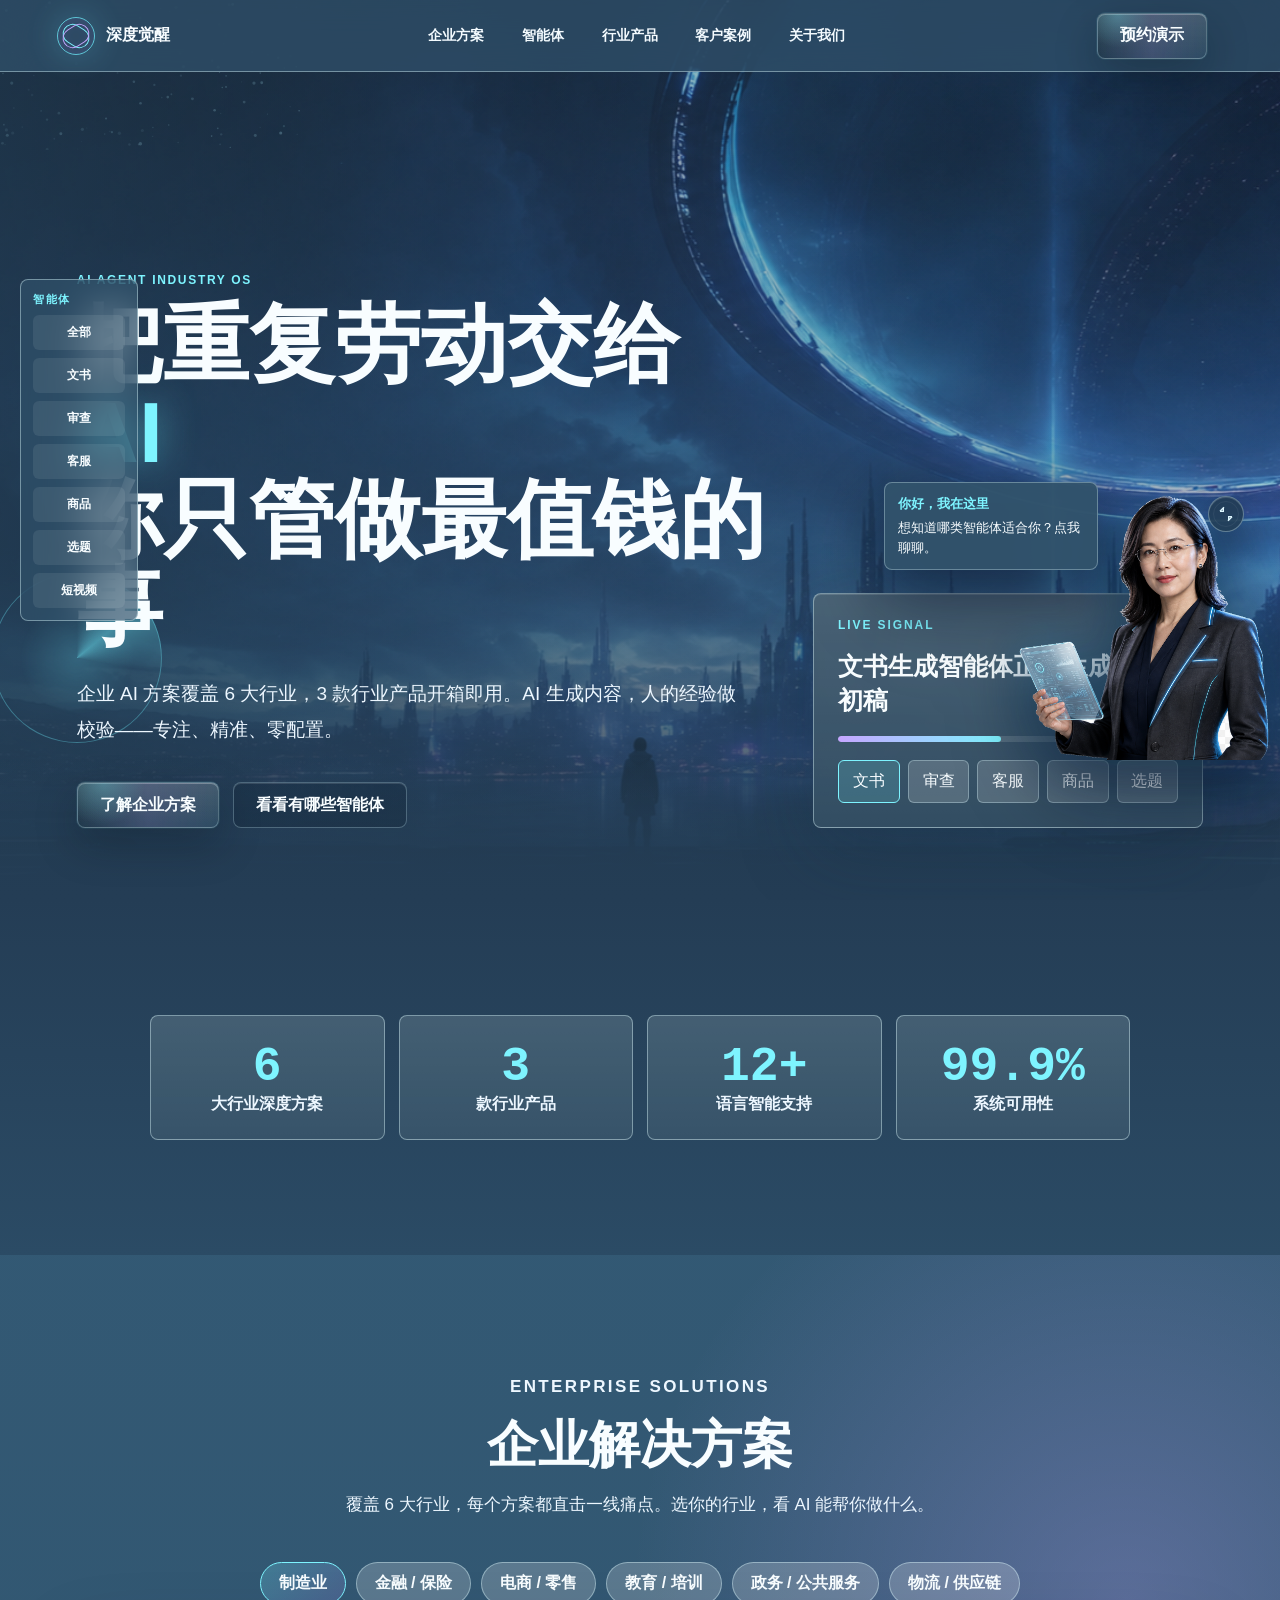
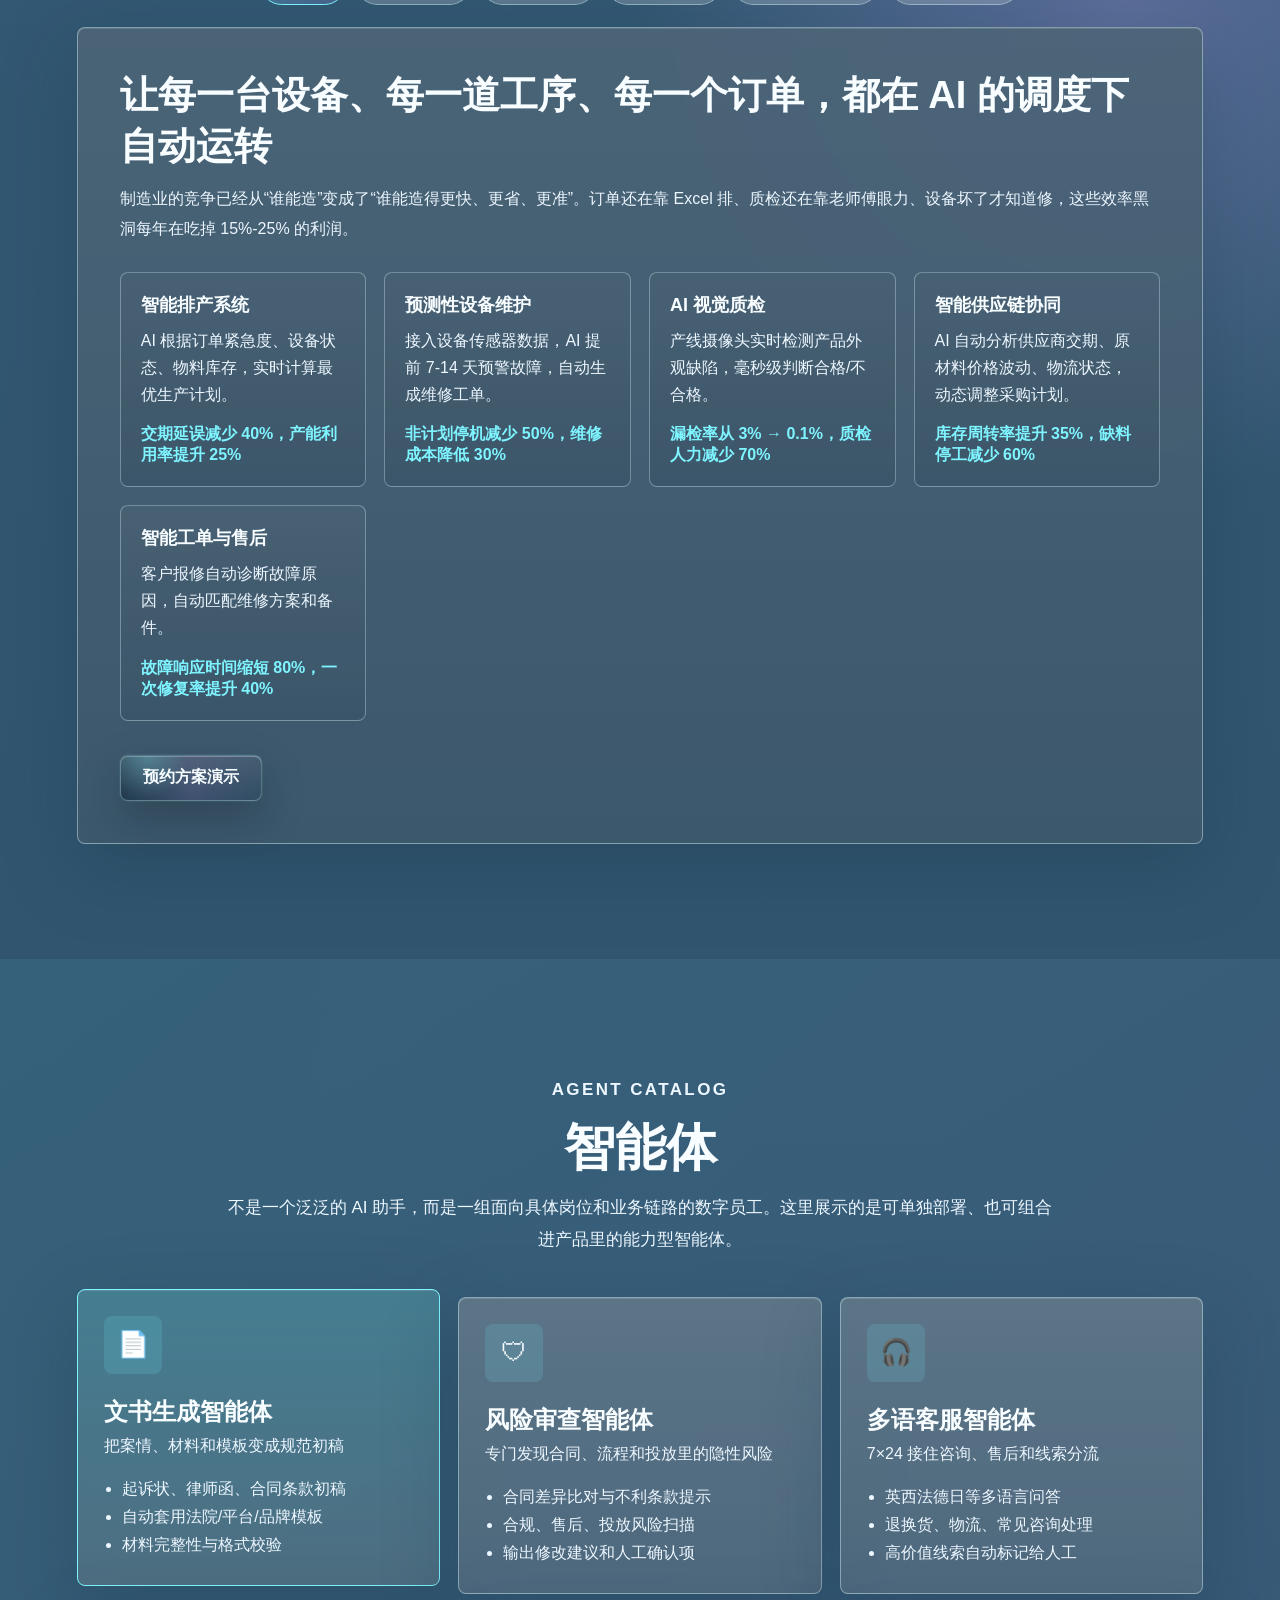
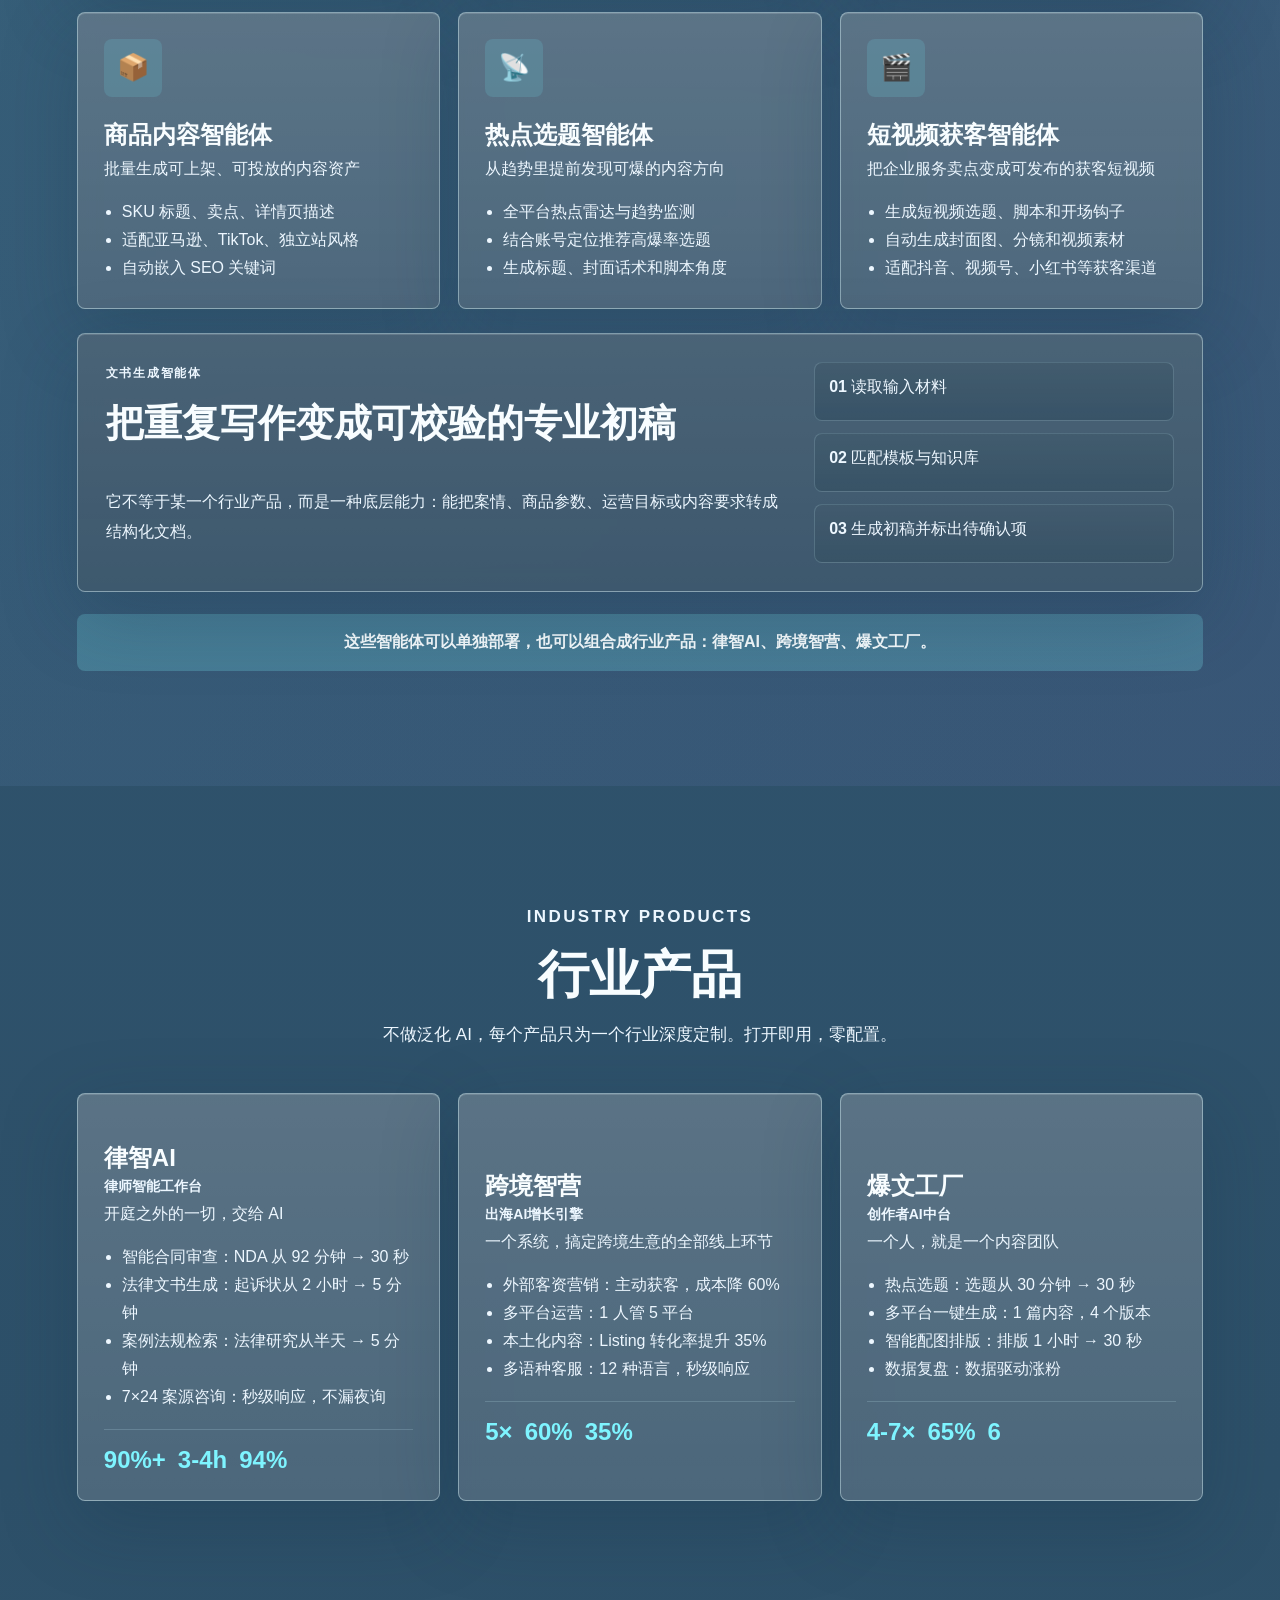
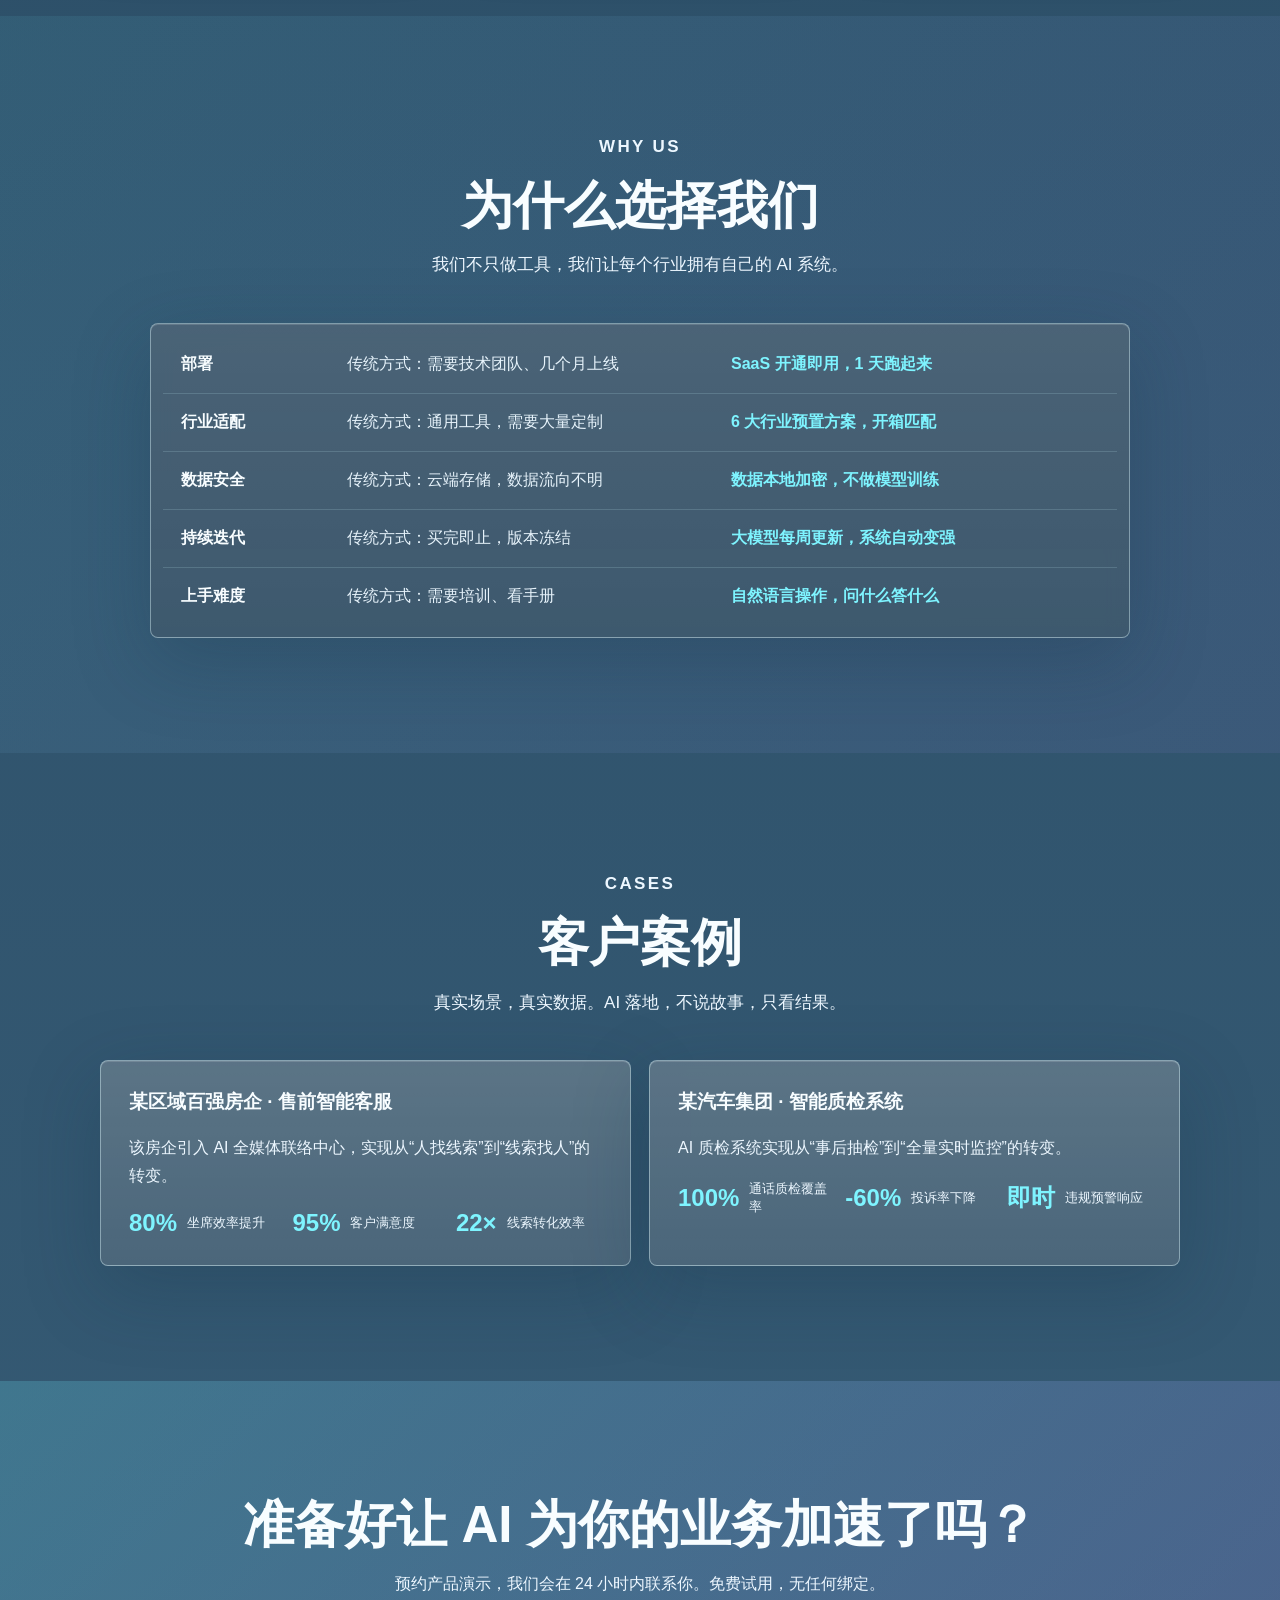
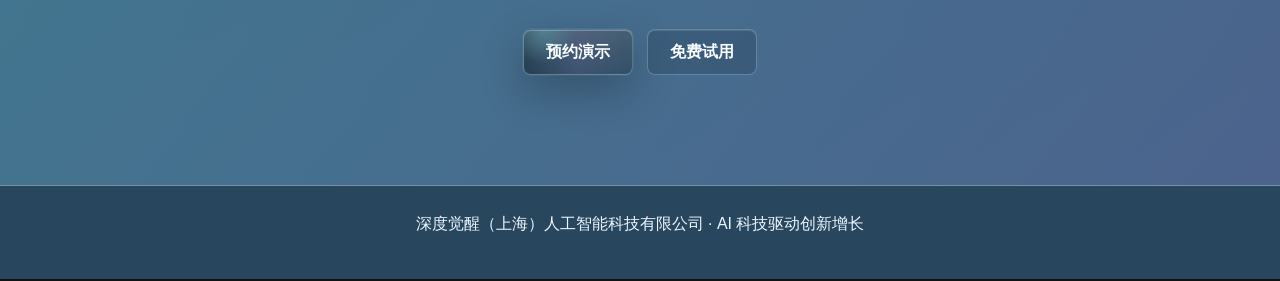
==== commit 879a3ae4: "接入预约接口并优化提交反馈" ====
--- a/index.html
+++ b/index.html
@@ -444,18 +444,22 @@
           <label>公司名称<input type="text" data-field-company placeholder="请输入公司名称" /></label>
           <label>姓名<input type="text" data-field-name placeholder="请输入您的姓名" /></label>
           <label>手机号<input type="tel" data-field-phone placeholder="请输入 11 位手机号" /></label>
+          <div class="form-status" data-form-status role="status" aria-live="polite"></div>
           <small data-form-error></small>
           <button class="btn-primary" type="button" data-submit-booking>提交预约</button>
         </div>
         <div class="modal-success" data-modal-success>
           <strong>✓</strong>
-          <h3>预约已提交</h3>
-          <p>已收到你的预约信息，我们会尽快联系你。</p>
+          <h3>预约提交成功</h3>
+          <p>已收到你的预约信息，我们会在 24 小时内联系你，请保持手机畅通。</p>
+          <button class="btn-outline" type="button" data-close-modal>知道了</button>
         </div>
       </div>
     </div>
 
     <script>
+      window.BOOKING_API_BASE = "";
+      window.BOOKING_API_URL = "https://www.setdx.com/api/bookings";
       window.AGENT_APP_LINKS = {
         doc: "",
         risk: "",
--- a/styles.css
+++ b/styles.css
@@ -405,7 +405,23 @@
 .modal label { display: grid; gap: 8px; margin: 16px 0; color: var(--muted); font-weight: 800; }
 .modal input { width: 100%; border: 1px solid var(--line); border-radius: 8px; background: rgba(255,255,255,.2); color: var(--text); padding: 13px 14px; outline: 0; }
 .modal input::placeholder { color: rgba(248,253,255,.7); }
-.modal small { color: var(--danger); }
+.modal small {
+  display: block;
+  margin: 10px 0 0;
+  color: #ffd6dc;
+  font-weight: 800;
+  line-height: 1.6;
+}
+.form-status {
+  min-height: 24px;
+  margin-top: 8px;
+  color: var(--cyan);
+  font-weight: 900;
+}
+.modal button:disabled {
+  cursor: wait;
+  opacity: .72;
+}
 .booking-agent-picker {
   margin: 18px 0 20px;
   border: 1px solid rgba(221,249,255,.22);
@@ -478,6 +494,13 @@
 .modal-success { display: none; text-align: center; }
 .modal-success.show { display: block; }
 .modal-success strong { display: grid; width: 62px; height: 62px; place-items: center; margin: 0 auto 16px; border-radius: 999px; background: rgba(112,240,255,.16); color: var(--cyan); font-size: 34px; }
+.modal-success p {
+  margin: 12px auto 22px;
+  max-width: 420px;
+  color: var(--muted);
+  font-weight: 800;
+  line-height: 1.8;
+}
 
 @keyframes signalMove { 0%,100% { transform: translateX(0); } 50% { transform: translateX(112%); } }
 @keyframes rotateScan { to { rotate: 360deg; } }
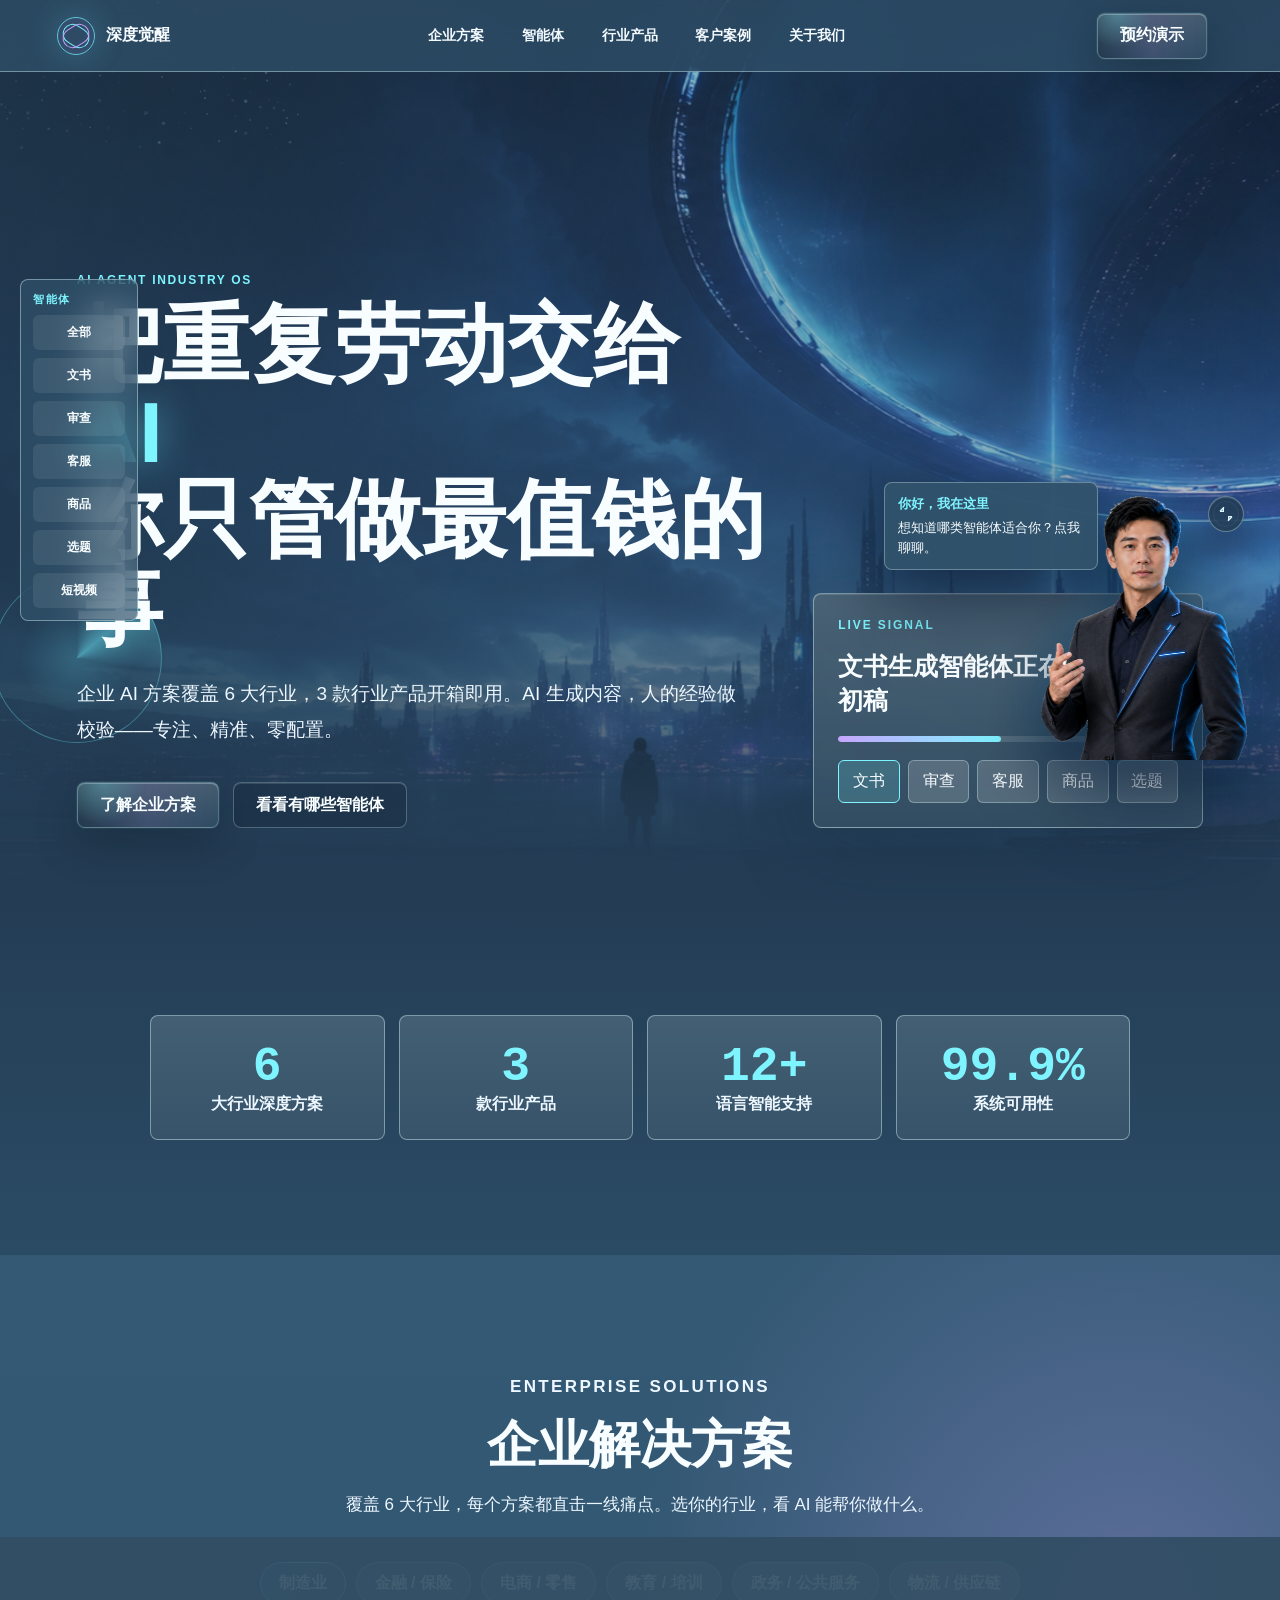
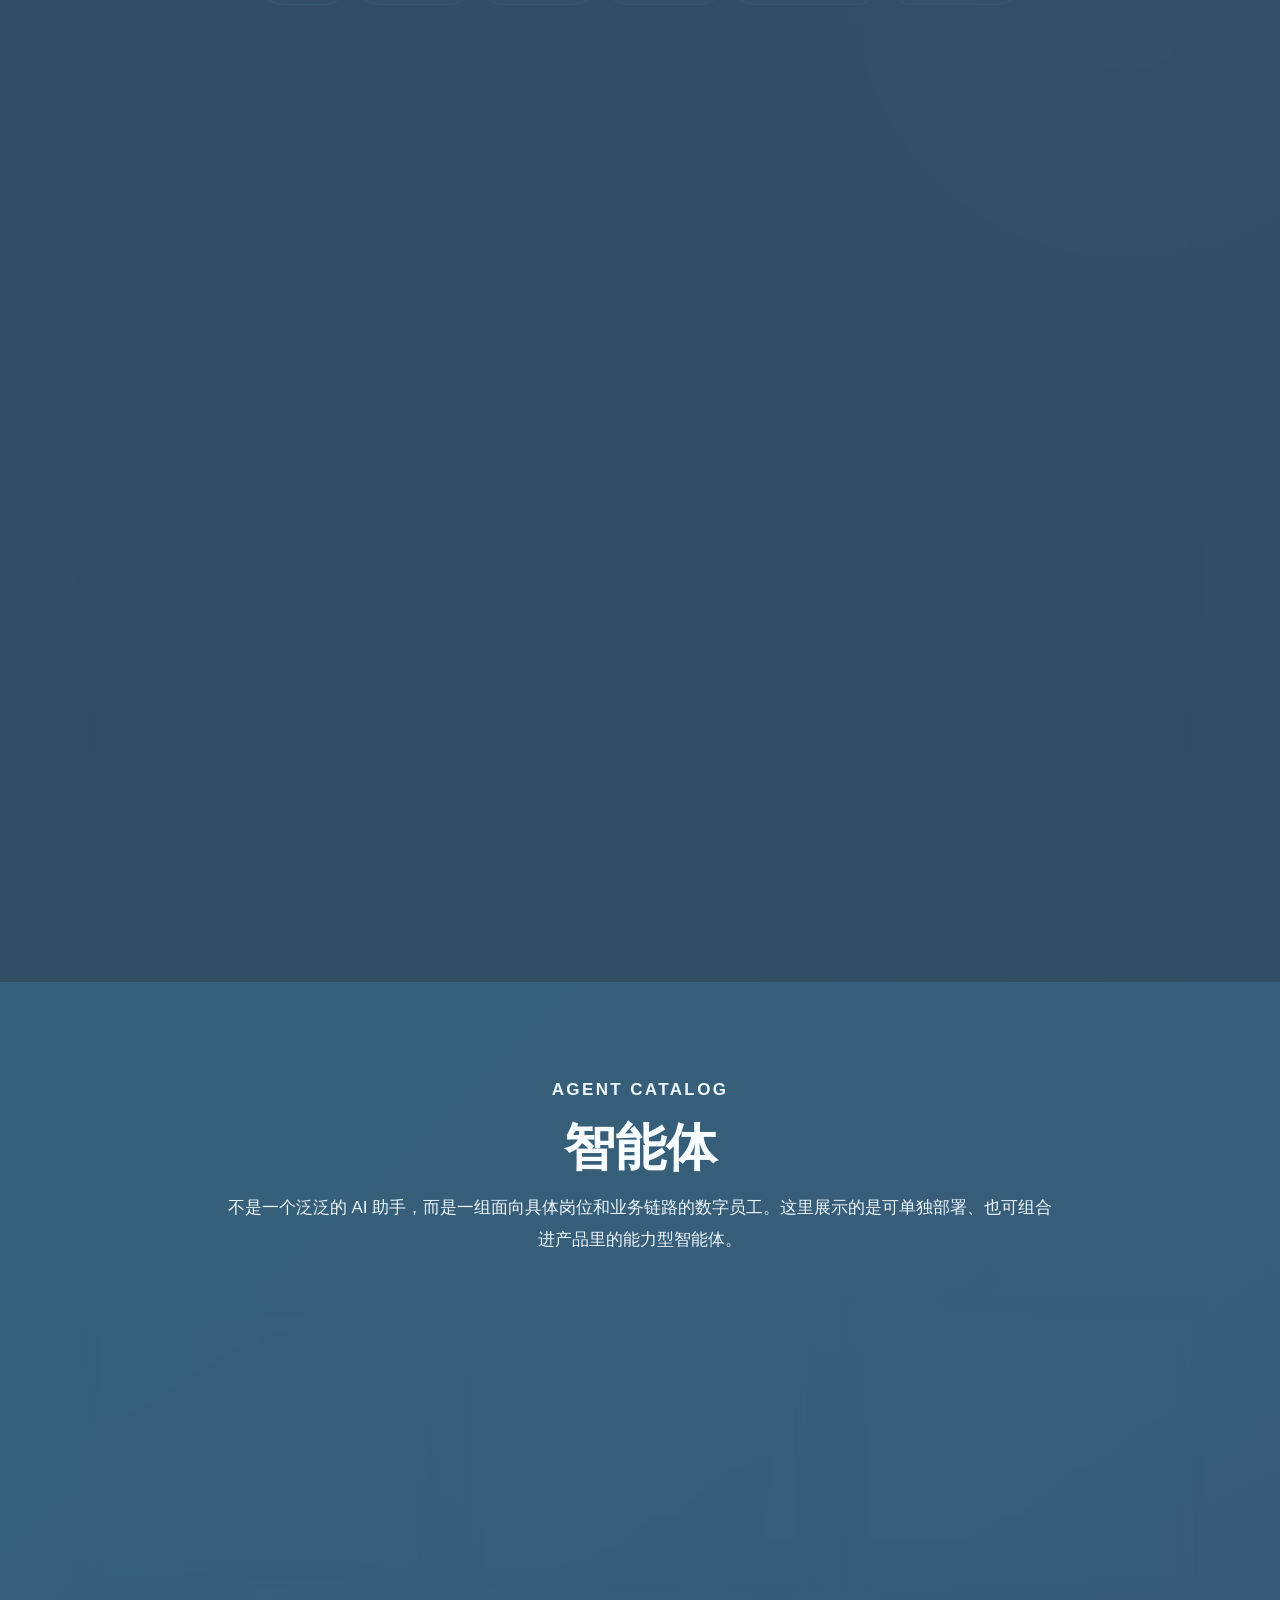
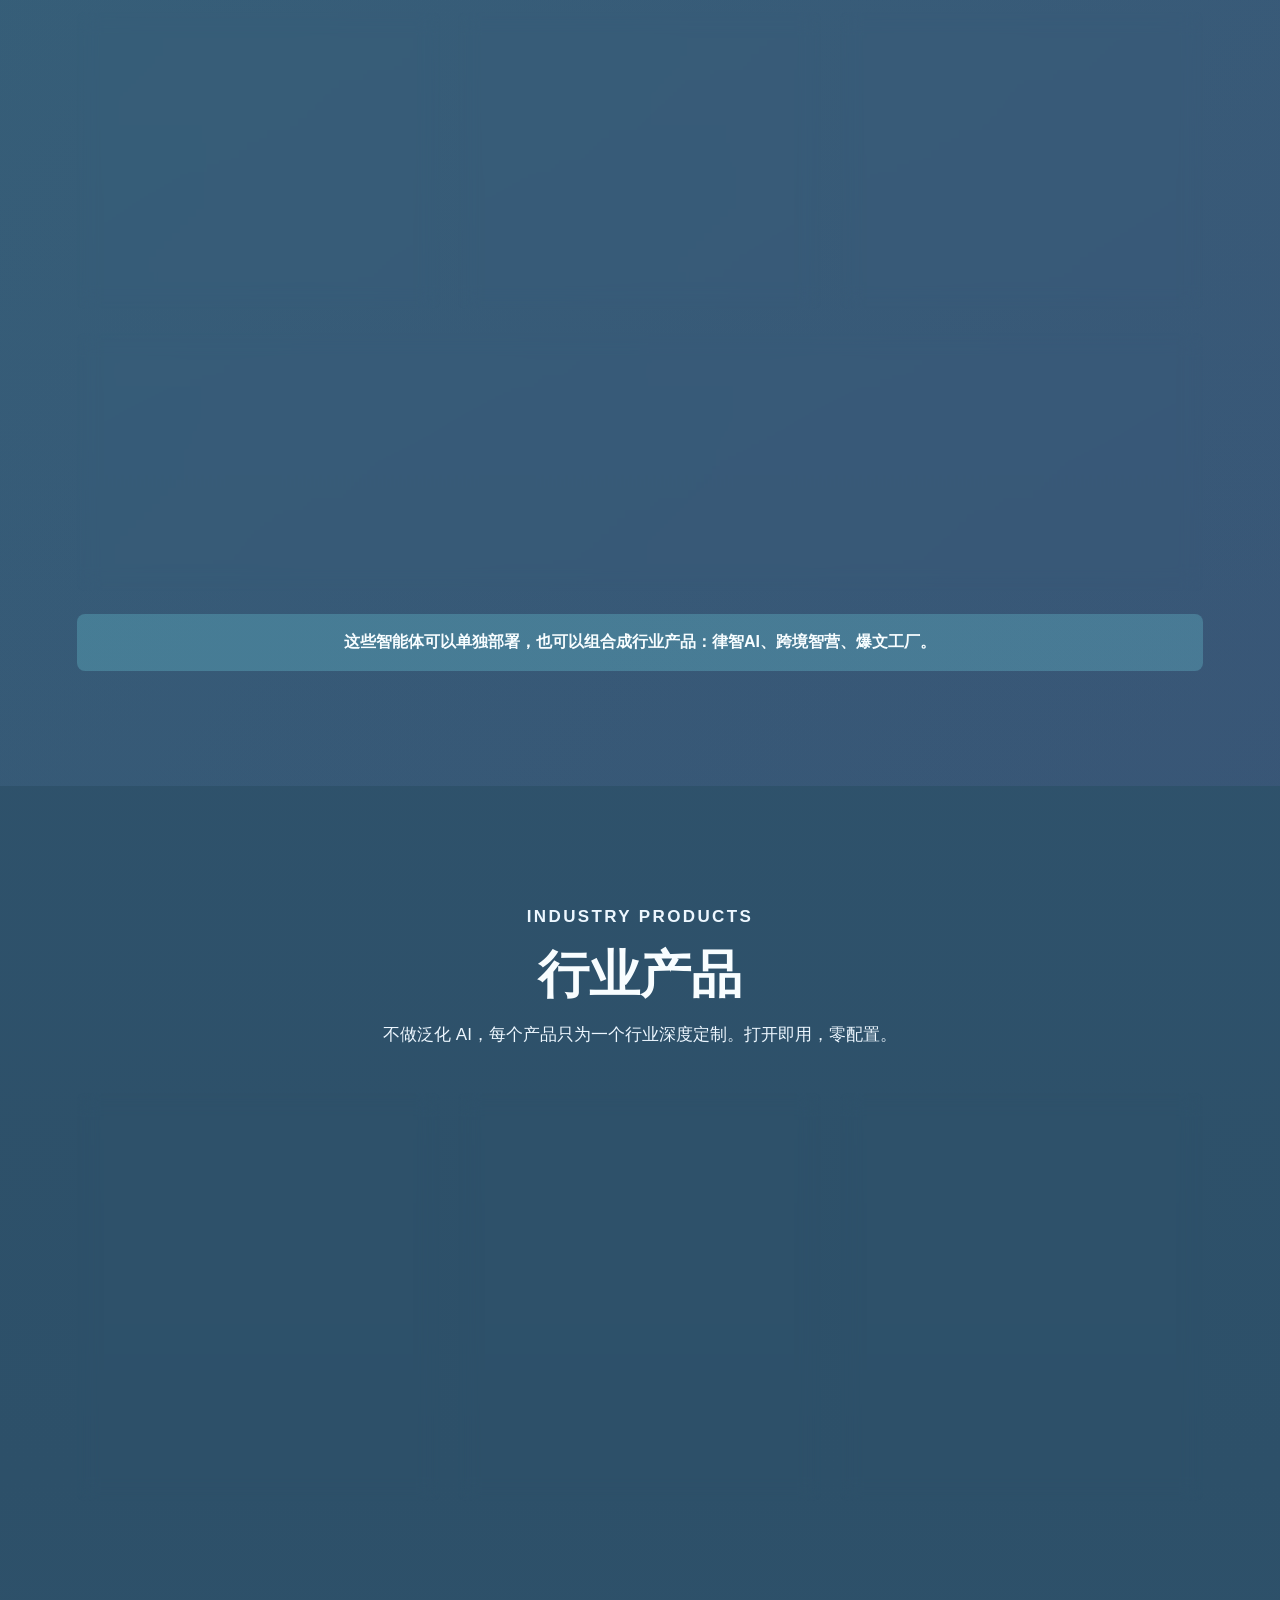
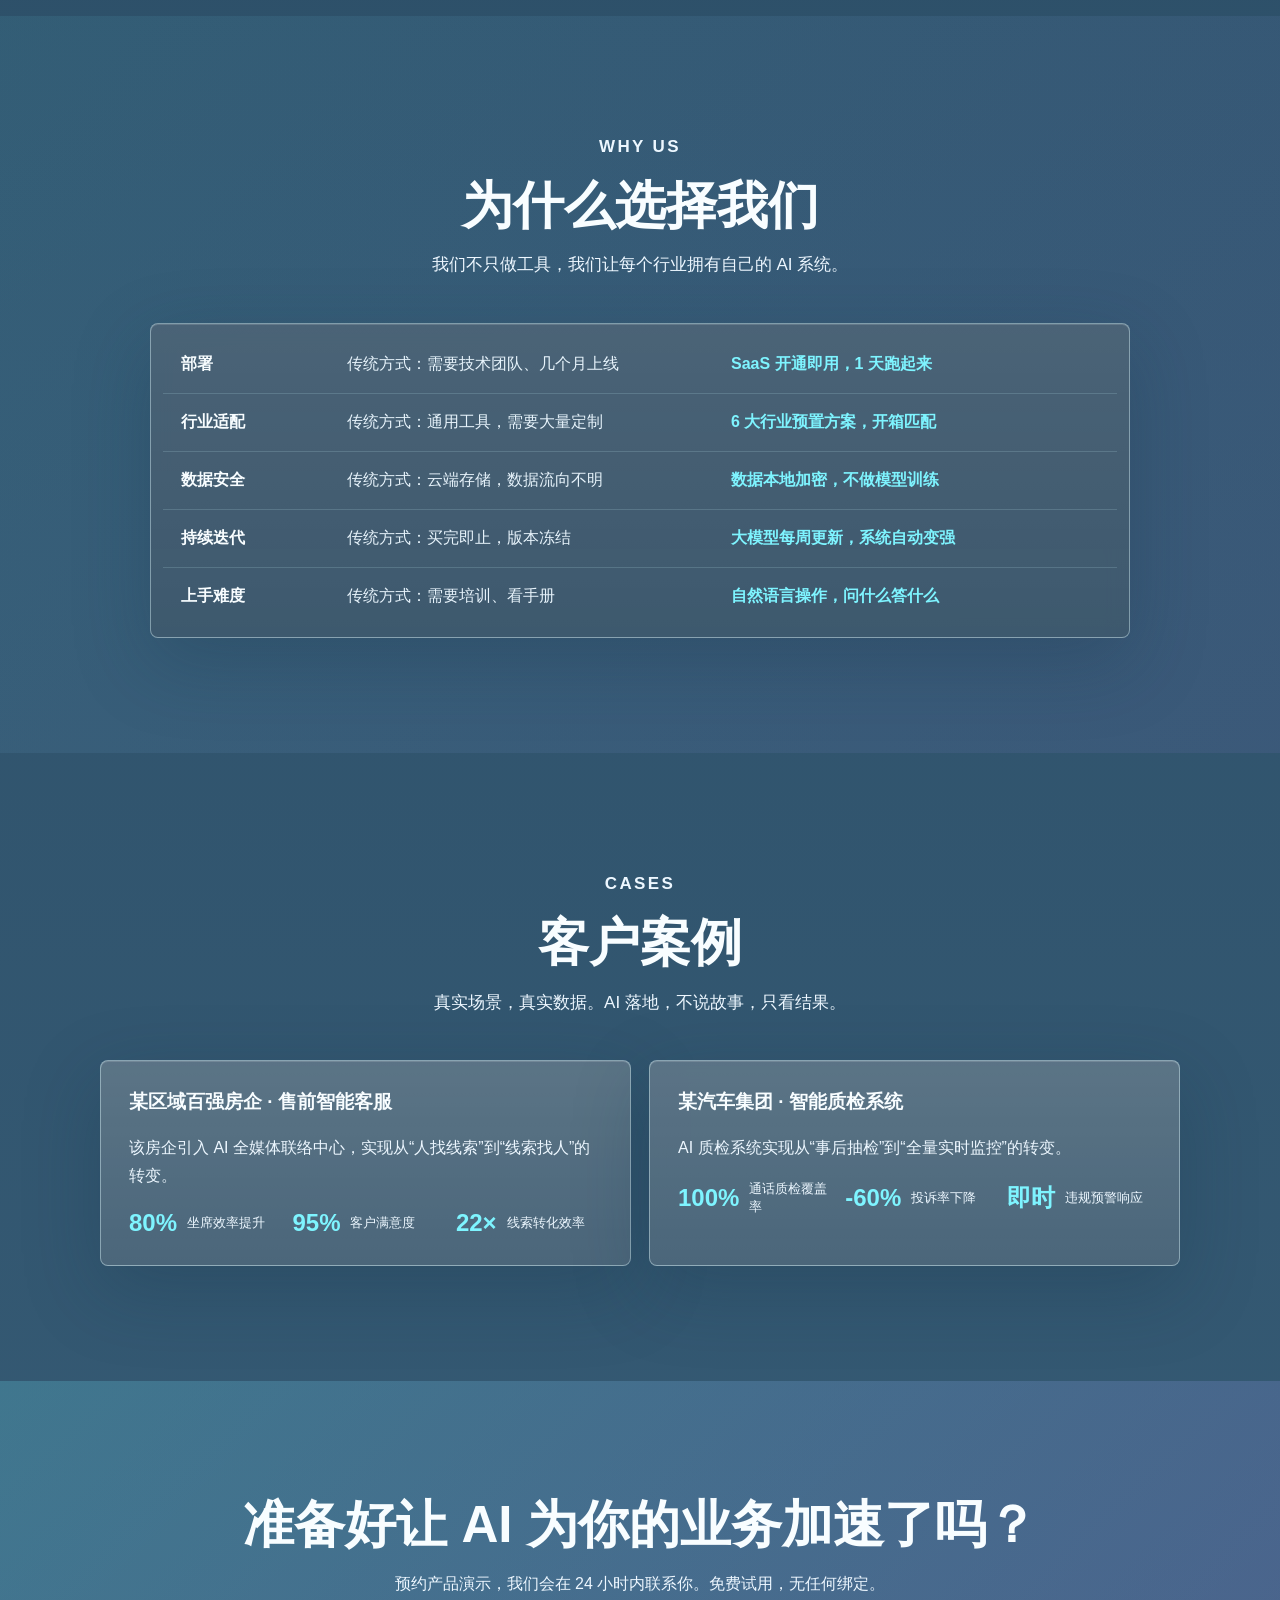
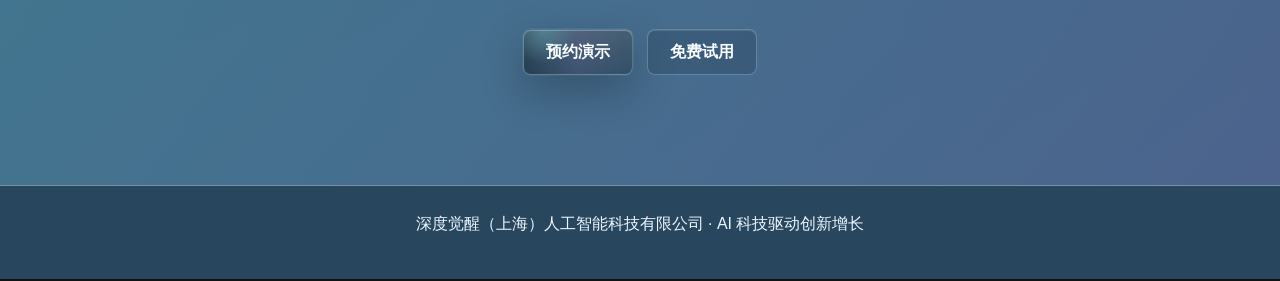
==== commit e572b364: "完善官网路由SEO可访问性和性能监控" ====
--- a/index.html
+++ b/index.html
@@ -5,10 +5,18 @@
     <meta name="viewport" content="width=device-width, initial-scale=1" />
     <title>深度觉醒 | AI 行业智能工作台</title>
     <meta name="description" content="深度觉醒为企业提供 AI 行业解决方案，并打造律智AI、跨境智营、爆文工厂等行业产品。" />
-    <link rel="stylesheet" href="assets/ai-widget.css?v=20260616-5" />
-    <link rel="stylesheet" href="styles.css" />
+    <meta name="robots" content="index,follow" />
+    <meta property="og:type" content="website" />
+    <meta property="og:site_name" content="深度觉醒" />
+    <meta property="og:title" content="深度觉醒 | AI 行业智能工作台" />
+    <meta property="og:description" content="面向企业的 AI 行业解决方案与智能体工作台。" />
+    <meta property="og:image" content="https://www.setdx.com/assets/hero-space-opera.png" />
+    <link rel="canonical" href="https://www.setdx.com/" />
+    <link rel="stylesheet" href="assets/ai-widget.css?v=20260618-1" />
+    <link rel="stylesheet" href="styles.css?v=20260618-1" />
   </head>
   <body>
+    <a class="skip-link" href="#main-page">跳到主要内容</a>
     <div class="cursor-aura" data-cursor-aura aria-hidden="true"></div>
 
     <header class="nav">
@@ -55,7 +63,7 @@
       <button type="button" data-main-link data-scroll-target="agents" data-agent-key="video">短视频</button>
     </aside>
 
-    <main id="main-page">
+    <main id="main-page" tabindex="-1">
       <section class="hero" id="top" data-hero>
         <img class="hero-bg" src="assets/hero-space-opera.png" alt="宏大的未来城市与 AI 智能体宇宙" />
         <canvas class="star-canvas" data-stars aria-hidden="true"></canvas>
@@ -429,10 +437,10 @@
     <button class="back-top" type="button" data-back-top>↑</button>
 
     <div class="modal" data-modal aria-hidden="true">
-      <div class="modal-card">
+      <div class="modal-card" role="dialog" aria-modal="true" aria-labelledby="booking-title">
         <button class="modal-close" type="button" data-close-modal aria-label="关闭">×</button>
         <div data-modal-form>
-          <h2>预约演示</h2>
+          <h2 id="booking-title">预约演示</h2>
           <p>我们会在 24 小时内与你联系，安排专属演示。</p>
           <div class="booking-agent-picker">
             <div class="booking-agent-head">
@@ -441,9 +449,9 @@
             </div>
             <div class="booking-agent-list" data-booking-agent-list></div>
           </div>
-          <label>公司名称<input type="text" data-field-company placeholder="请输入公司名称" /></label>
-          <label>姓名<input type="text" data-field-name placeholder="请输入您的姓名" /></label>
-          <label>手机号<input type="tel" data-field-phone placeholder="请输入 11 位手机号" /></label>
+          <label>公司名称<input type="text" data-field-company required maxlength="255" autocomplete="organization" placeholder="请输入公司名称" /></label>
+          <label>姓名<input type="text" data-field-name required maxlength="100" autocomplete="name" placeholder="请输入您的姓名" /></label>
+          <label>手机号<input type="tel" data-field-phone required inputmode="numeric" maxlength="11" autocomplete="tel" placeholder="请输入 11 位手机号" /></label>
           <div class="form-status" data-form-status role="status" aria-live="polite"></div>
           <small data-form-error></small>
           <button class="btn-primary" type="button" data-submit-booking>提交预约</button>
@@ -469,7 +477,7 @@
         video: ""
       };
     </script>
-    <script src="script.js"></script>
+    <script src="script.js?v=20260618-1"></script>
     <script src="assets/ai-config.js?v=20260616-4"></script>
     <script>
       window.AI_DIGITAL_HUMAN_CONFIG = {
@@ -489,6 +497,7 @@
         quickQuestions: ["我们有哪些智能体？", "律师适合哪个产品？", "跨境电商怎么用？", "预约演示"]
       };
     </script>
-    <script src="assets/ai-widget.js?v=20260616-5"></script>
+    <script src="assets/ai-widget.js?v=20260618-1"></script>
+    <script src="site-enhancements.js?v=20260618-1"></script>
   </body>
 </html>
--- a/styles.css
+++ b/styles.css
@@ -15,6 +15,13 @@
 }
 
 * { box-sizing: border-box; }
+.skip-link { position: fixed; left: 16px; top: -60px; z-index: 120; padding: 10px 14px; color: #06111a; background: var(--cyan); border-radius: 6px; font-weight: 900; }
+.skip-link:focus { top: 12px; }
+:focus-visible { outline: 3px solid var(--cyan); outline-offset: 3px; }
+.site-status { position: fixed; left: 50%; bottom: 24px; z-index: 130; max-width: min(520px, calc(100% - 32px)); padding: 12px 16px; border: 1px solid var(--line); border-radius: 6px; color: var(--text); background: #31536c; box-shadow: var(--shadow); opacity: 0; pointer-events: none; transform: translate(-50%, 16px); transition: opacity .2s ease, transform .2s ease; }
+.site-status.show { opacity: 1; transform: translate(-50%, 0); }
+.site-status[data-tone="error"] { border-color: var(--danger); }
+.site-status[data-tone="success"] { border-color: var(--cyan); }
 html { scroll-behavior: smooth; }
 body {
   margin: 0;
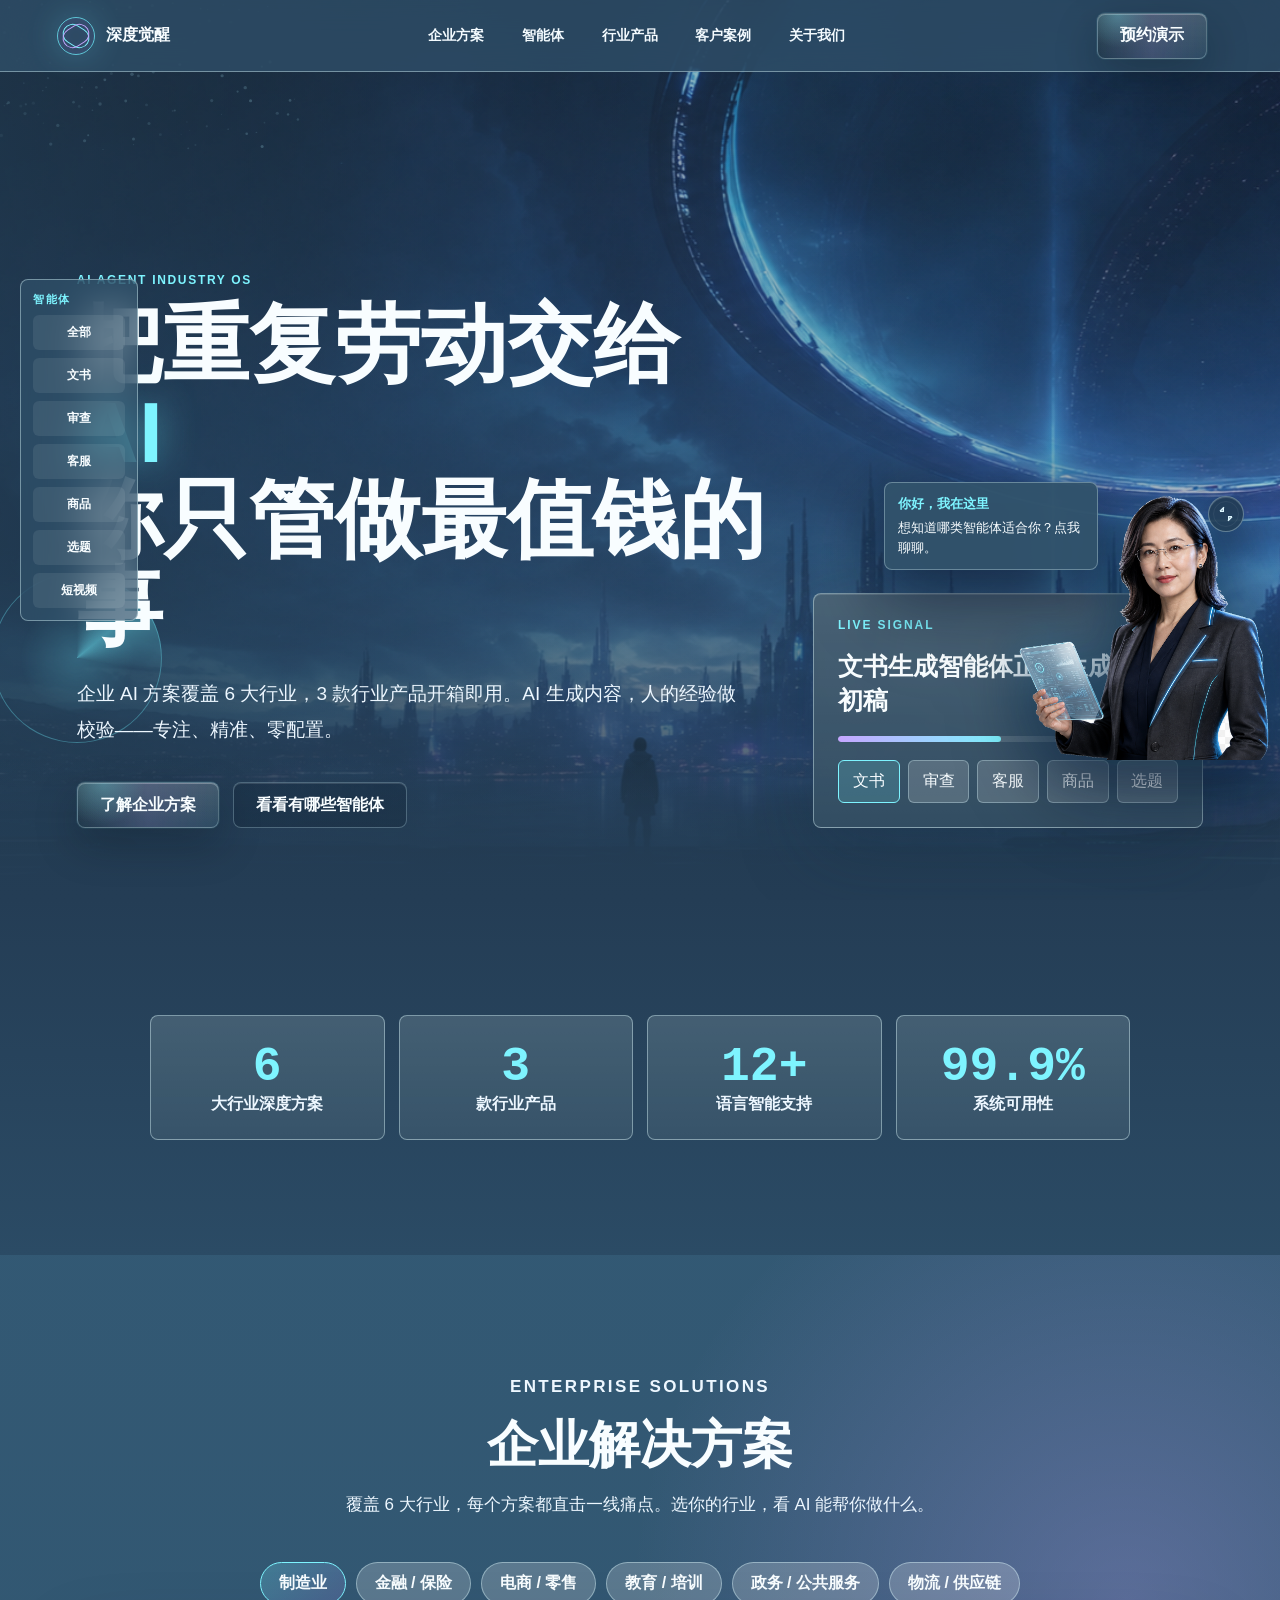
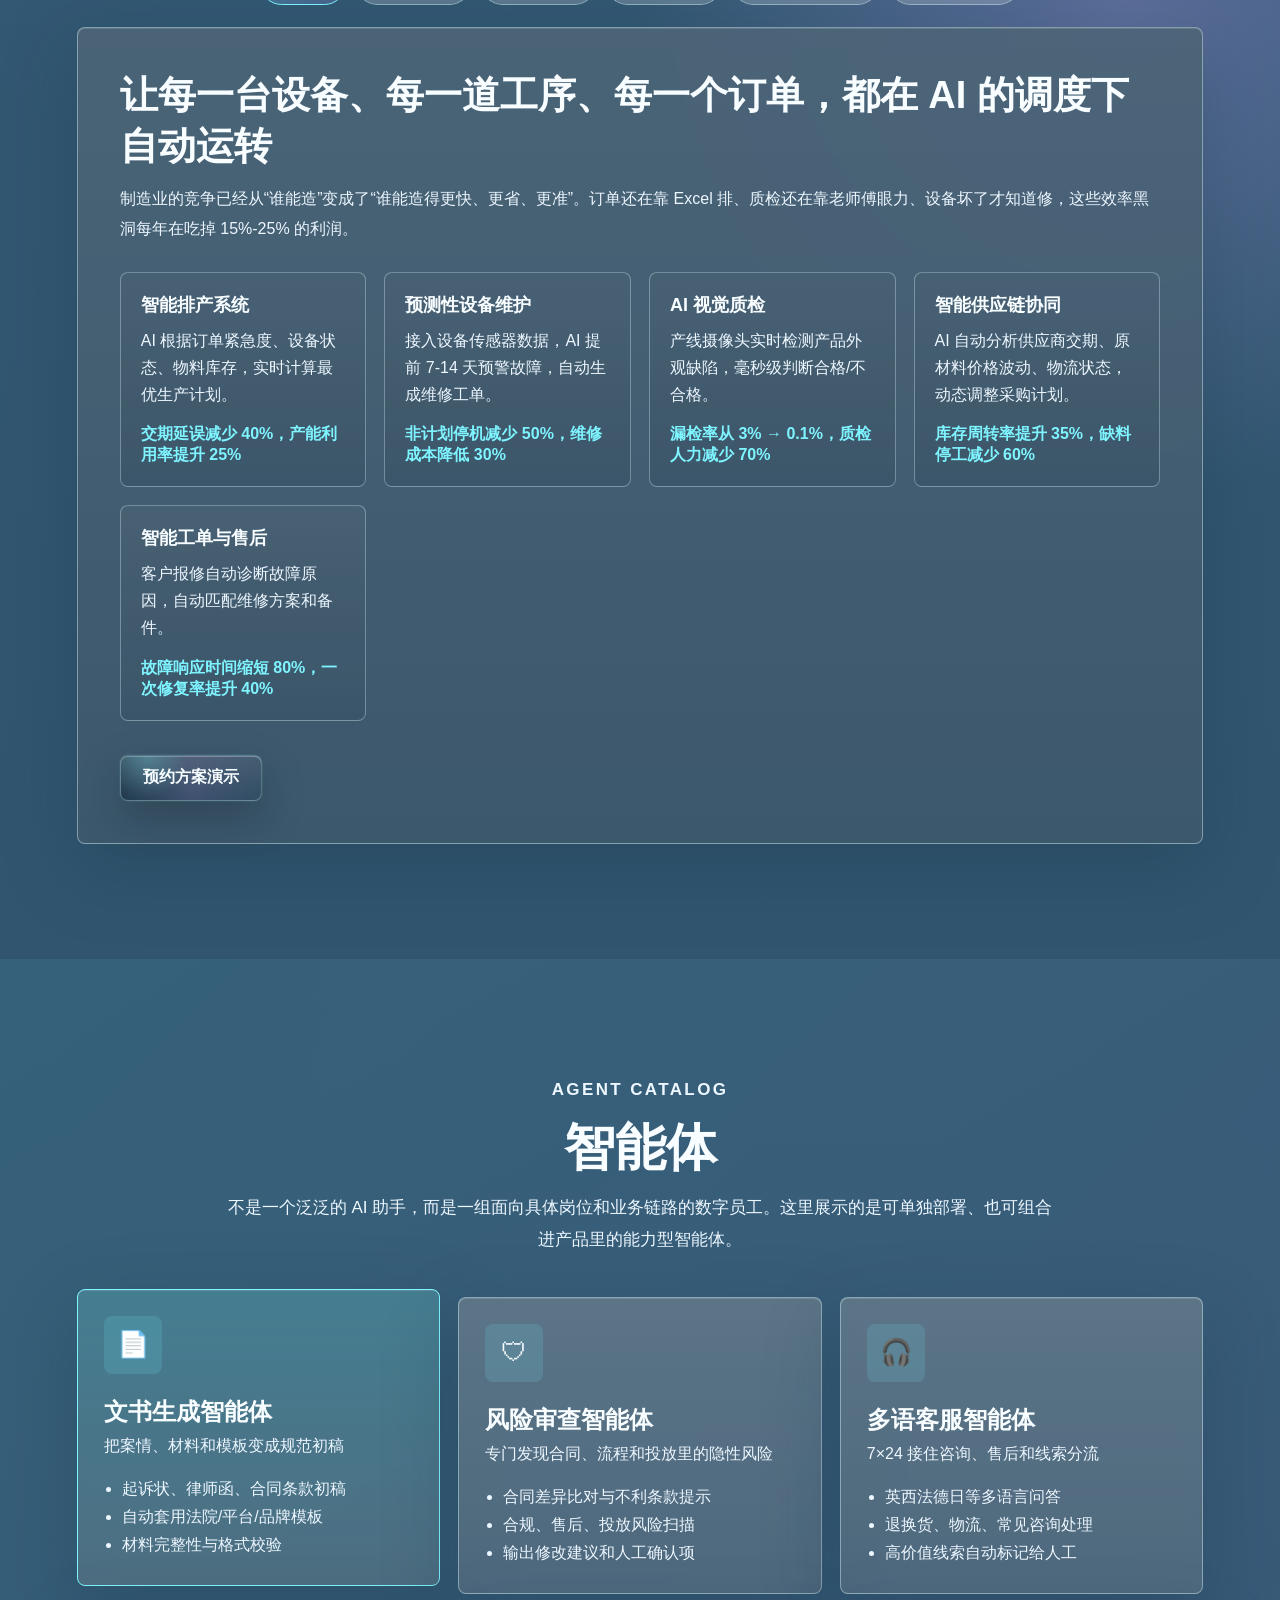
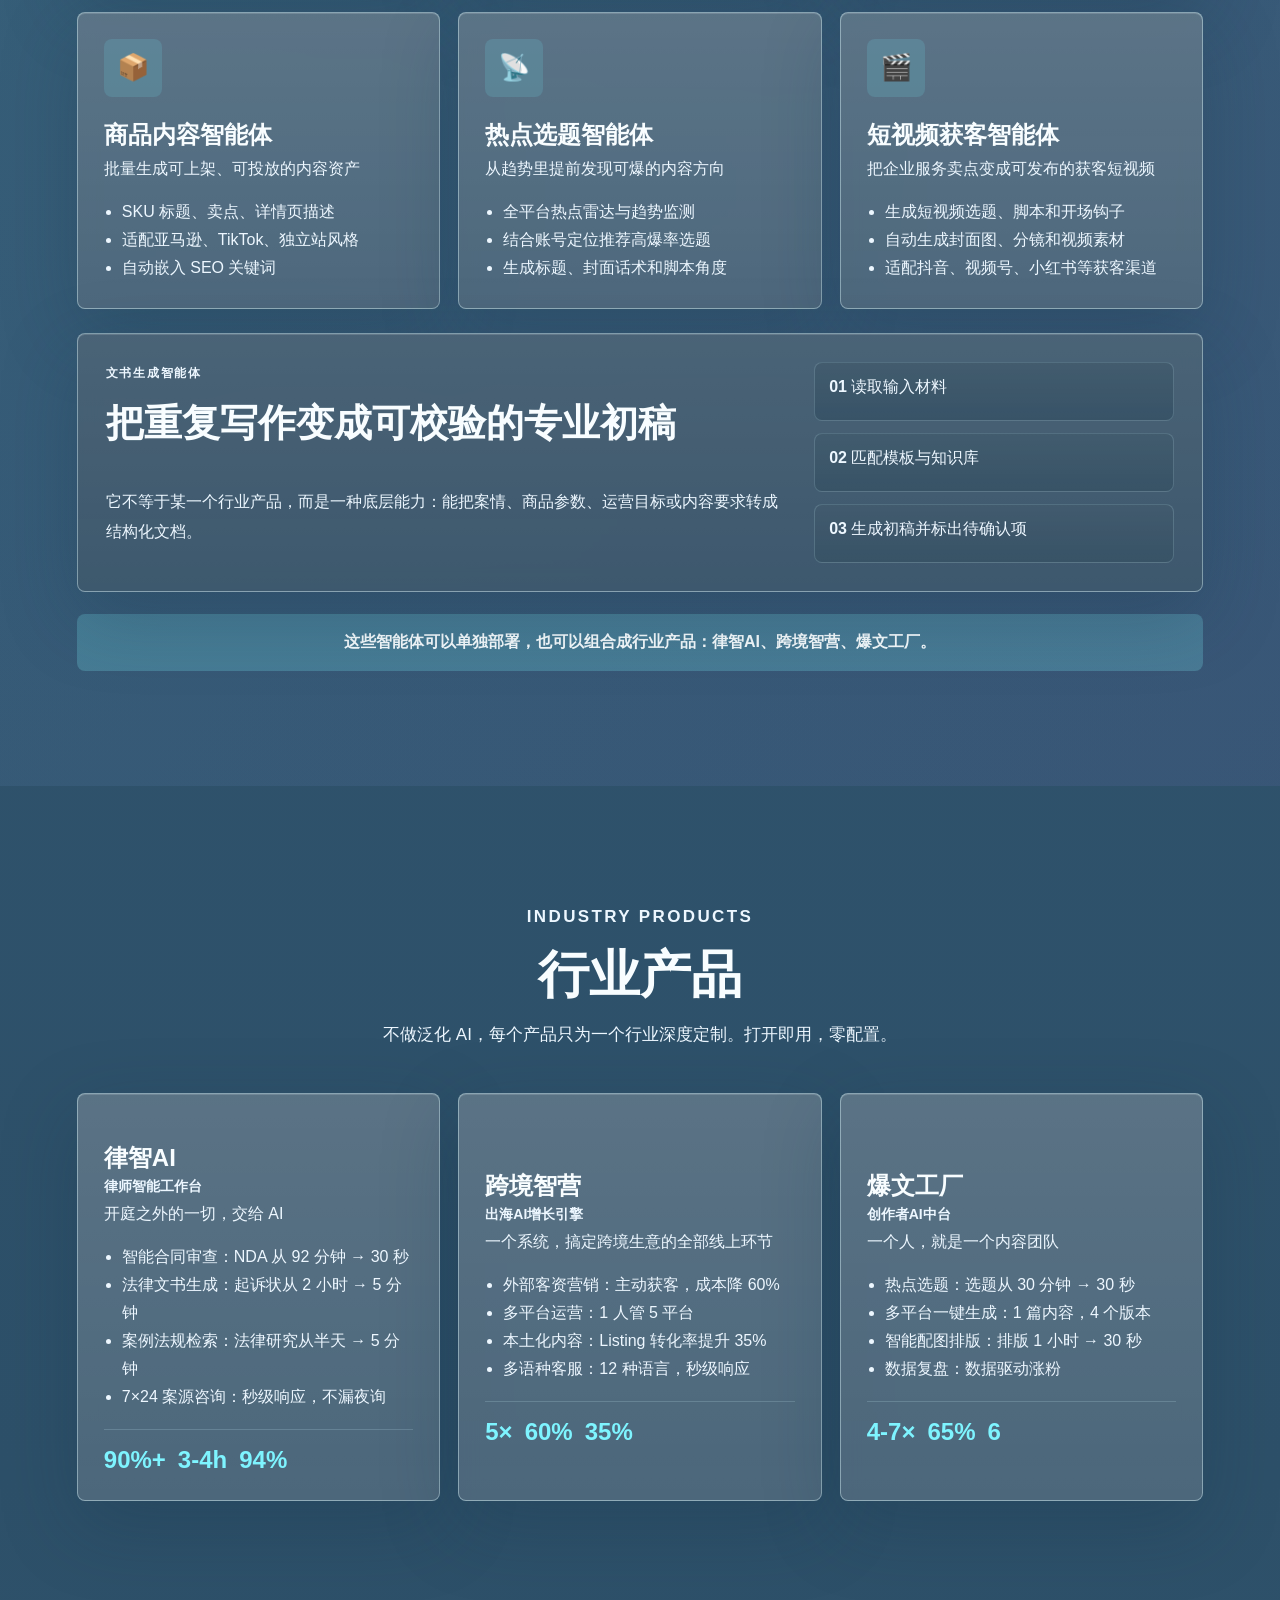
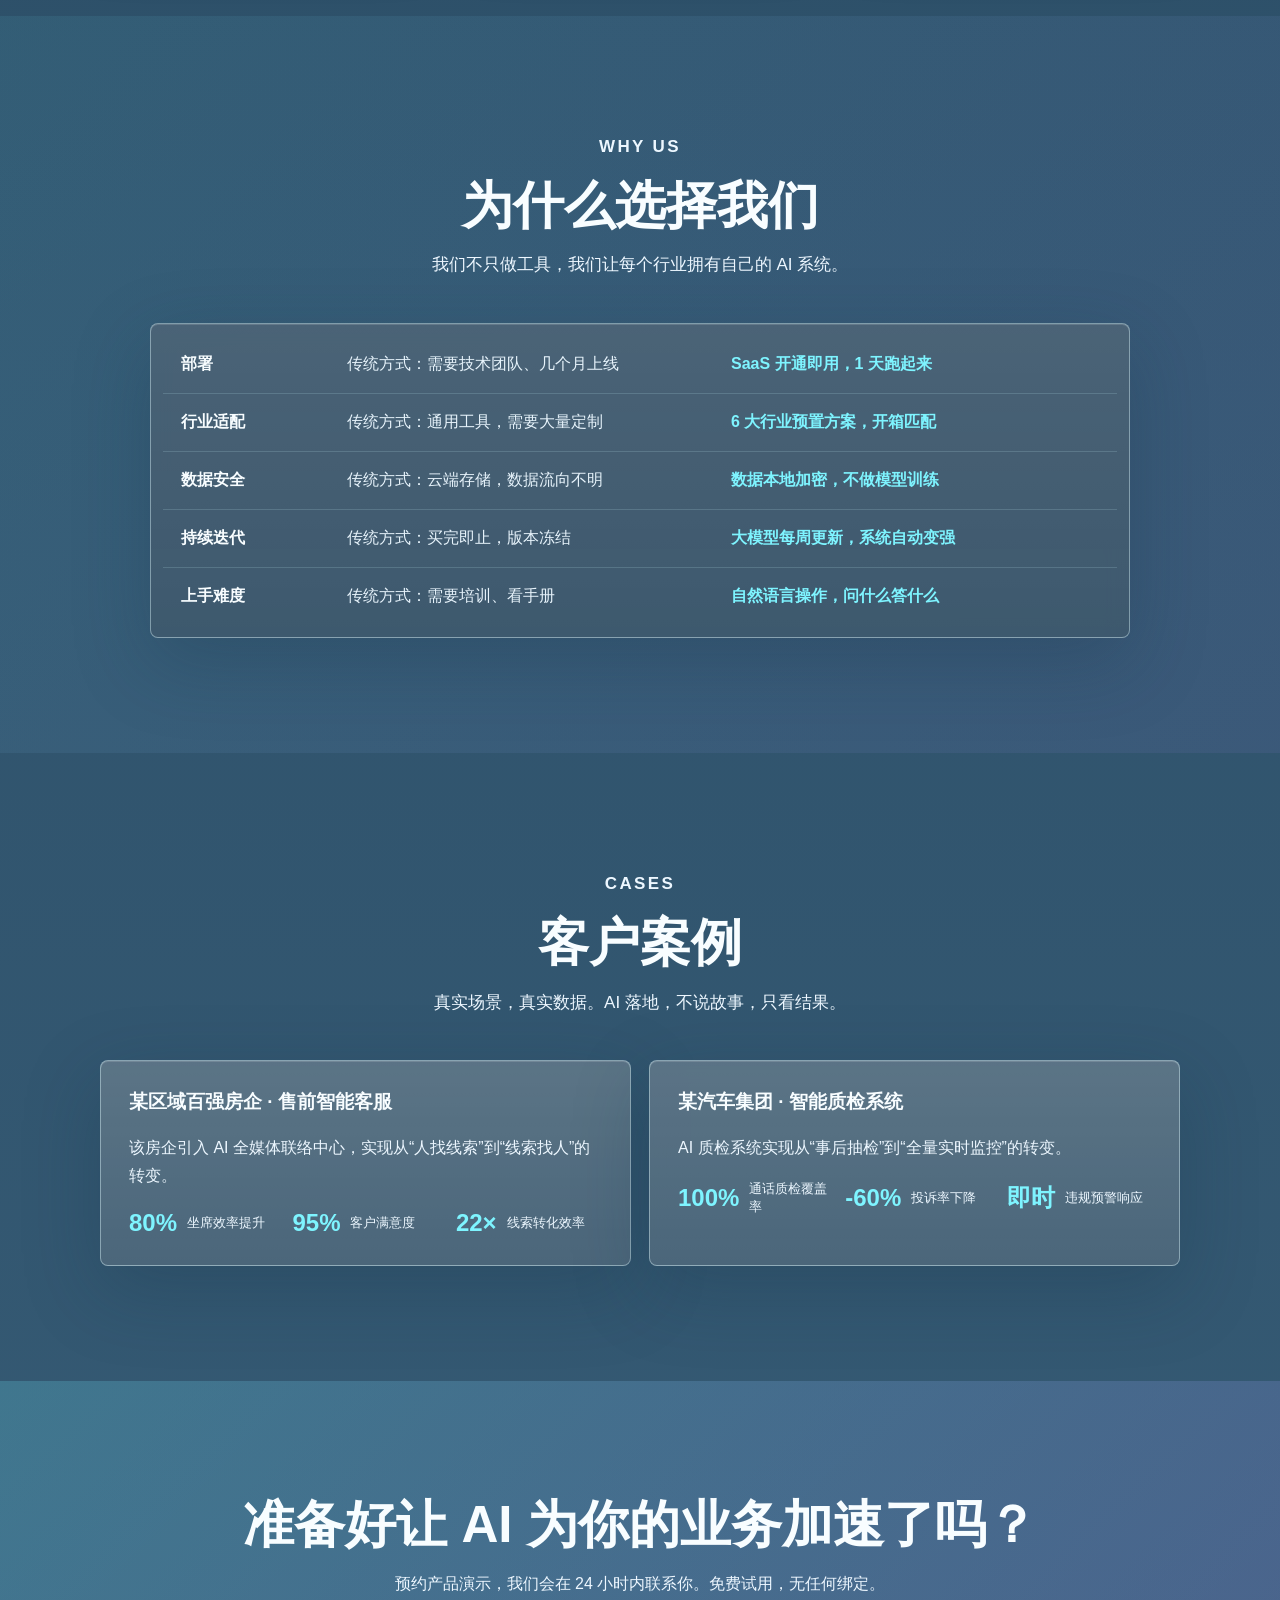
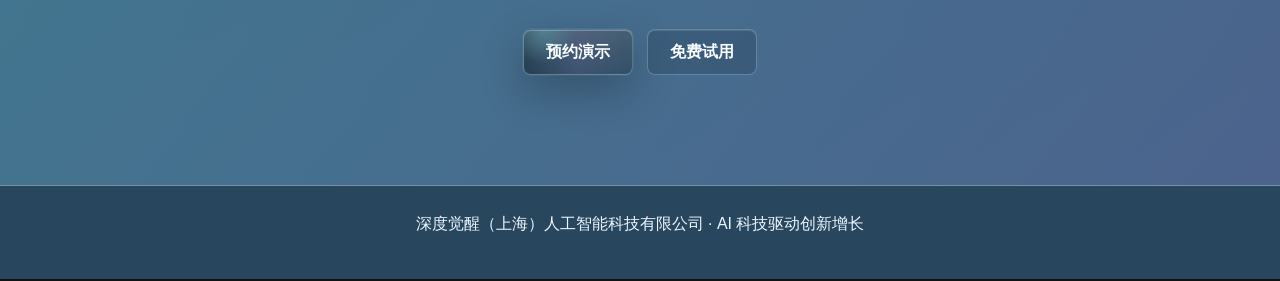
==== commit 69d253c1: "Fix AI widget session and layout" ====
--- a/index.html
+++ b/index.html
@@ -12,7 +12,7 @@
     <meta property="og:description" content="面向企业的 AI 行业解决方案与智能体工作台。" />
     <meta property="og:image" content="https://www.setdx.com/assets/hero-space-opera.png" />
     <link rel="canonical" href="https://www.setdx.com/" />
-    <link rel="stylesheet" href="assets/ai-widget.css?v=20260618-1" />
+    <link rel="stylesheet" href="assets/ai-widget.css?v=20260702-1" />
     <link rel="stylesheet" href="styles.css?v=20260618-1" />
   </head>
   <body>
@@ -478,7 +478,7 @@
       };
     </script>
     <script src="script.js?v=20260618-1"></script>
-    <script src="assets/ai-config.js?v=20260616-4"></script>
+    <script src="assets/ai-config.js?v=20260702-1"></script>
     <script>
       window.AI_DIGITAL_HUMAN_CONFIG = {
         brandName: "深度觉醒 AI 顾问",
@@ -493,7 +493,7 @@
         ],
         endpoint: window.COMPANY_AI_ENDPOINT || "http://8.210.39.222/v1/chat",
         apiKey: window.COMPANY_AI_API_KEY || "",
-        sessionNamespace: "company-site-v2",
+        sessionNamespace: "company-site-v3",
         quickQuestions: ["我们有哪些智能体？", "律师适合哪个产品？", "跨境电商怎么用？", "预约演示"]
       };
     </script>
--- a/assets/ai-widget.css
+++ b/assets/ai-widget.css
@@ -263,8 +263,8 @@
   bottom: 0;
   display: grid;
   grid-template-rows: auto minmax(0, 1fr) auto;
-  width: min(392px, calc(100vw - 28px));
-  height: min(660px, calc(100vh - 92px));
+  width: min(430px, calc(100vw - 28px));
+  height: min(700px, calc(100vh - 72px));
   overflow: hidden;
   overscroll-behavior: contain;
   border: 1px solid rgba(125, 211, 252, 0.34);
@@ -303,7 +303,7 @@
 
 .ai-human-hero {
   position: relative;
-  min-height: 206px;
+  min-height: 148px;
   overflow: hidden;
   background:
     radial-gradient(circle at 50% 60%, rgba(56, 189, 248, 0.34), transparent 34%),
@@ -387,15 +387,15 @@
 
 .ai-human-avatar-stage {
   position: absolute;
-  inset: 56px 0 auto;
+  inset: 42px 0 auto;
   display: flex;
   align-items: center;
   justify-content: center;
 }
 
 .ai-human-avatar {
-  width: 136px;
-  height: 136px;
+  width: 96px;
+  height: 96px;
   border: 1px solid rgba(103, 232, 249, 0.82);
   border-radius: 50%;
   background: #0f172a;
@@ -403,7 +403,7 @@
   object-position: center center;
   box-shadow:
     0 18px 38px rgba(2, 6, 23, 0.46),
-    0 0 0 7px rgba(56, 189, 248, 0.16),
+    0 0 0 5px rgba(56, 189, 248, 0.16),
     0 0 30px rgba(103, 232, 249, 0.34);
   transform-origin: center center;
   animation: aiHumanIdle 3.6s ease-in-out infinite;
@@ -482,8 +482,8 @@
   gap: 9px;
   width: 100%;
   min-width: 0;
-  font-size: 14px;
-  line-height: 1.65;
+  font-size: 15px;
+  line-height: 1.68;
 }
 
 .ai-human-message.bot {
@@ -527,10 +527,10 @@
 
 .ai-human-message-bubble {
   position: relative;
-  max-width: min(78%, 284px);
+  max-width: min(86%, 344px);
   min-width: 0;
   border-radius: 8px;
-  padding: 10px 12px;
+  padding: 11px 13px;
   overflow-wrap: anywhere;
   word-break: break-word;
   white-space: pre-wrap;
@@ -840,11 +840,11 @@
   .ai-human-panel {
     right: -7px;
     bottom: 0;
-    height: min(632px, calc(100vh - 72px));
+    height: min(680px, calc(100vh - 60px));
   }
 
   .ai-human-message-bubble {
-    max-width: min(76%, 260px);
+    max-width: min(84%, 318px);
   }
 
   .ai-human-launcher-label span {
